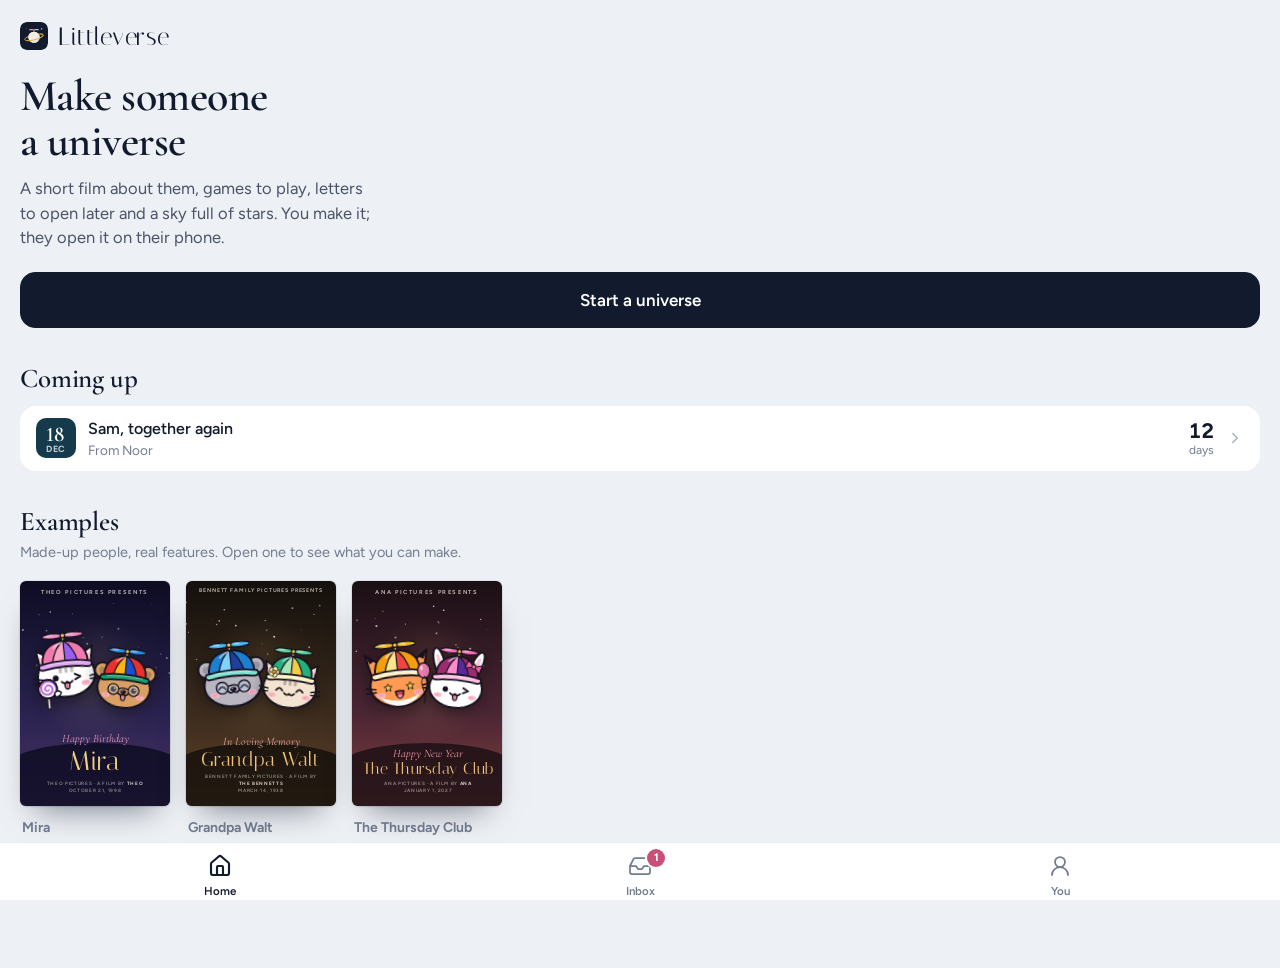
==== littleverse/index.html @ cbb9a74a "Publish Littleverse 2026-10-27" ====
<!doctype html>
<html lang="en">
<head>
<meta charset="utf-8">
<meta name="viewport" content="width=device-width, initial-scale=1, viewport-fit=cover">
<title>Littleverse</title>
<meta name="description" content="Make a little universe for someone: a film, games, letters and a sky full of stars, made just for them.">
<meta name="theme-color" content="#edf0f4">
<meta name="color-scheme" content="light">
<link rel="icon" href="assets/icon.svg" type="image/svg+xml">
<link rel="apple-touch-icon" href="assets/icon-180.png">
<link rel="manifest" href="manifest.webmanifest">
<meta name="apple-mobile-web-app-capable" content="yes">
<meta name="mobile-web-app-capable" content="yes">
<!-- iPhone Home Screen app: keep iOS's solid status bar. iOS tints it to match the page (its
     theme-color and background), which goes night while a universe plays. Not "black-translucent":
     since iOS 26 that blurs the top of the screen, headers included. -->
<meta name="apple-mobile-web-app-status-bar-style" content="default">
<meta name="apple-mobile-web-app-title" content="Littleverse">
<link rel="stylesheet" href="css/fonts.css">
<link rel="stylesheet" href="css/base.css">
<link rel="stylesheet" href="css/app.css">
<link rel="preload" href="assets/fonts/figtree-latin-wght-normal.woff2" as="font" type="font/woff2" crossorigin>
<link rel="preload" href="assets/fonts/cormorant-garamond-latin-600-normal.woff2" as="font" type="font/woff2" crossorigin>
<link rel="modulepreload" href="js/main.js">
<link rel="modulepreload" href="js/core/dom.js">
<link rel="modulepreload" href="js/lib/db.js">
<link rel="modulepreload" href="js/lib/catalog.js">
<link rel="modulepreload" href="js/lib/dates.js">
<link rel="modulepreload" href="js/lib/lucide.js">
<link rel="modulepreload" href="js/shell/kit.js">
<link rel="modulepreload" href="js/shell/native.js">
<link rel="modulepreload" href="js/shell/home.js">
<link rel="modulepreload" href="js/shell/poster.js">
<link rel="modulepreload" href="js/core/cat.js">
<link rel="modulepreload" href="js/core/store.js">
</head>
<body>
<div id="app" aria-live="off"></div>
<div id="play" hidden></div>
<noscript><p style="padding:40px;text-align:center;font-family:system-ui;color:#121a2e">Littleverse needs JavaScript turned on.</p></noscript>
<script type="module" src="js/main.js"></script>
</body>
</html>
---- littleverse/css/fonts.css ----
/* Self-hosted fonts (SIL Open Font License), from Fontsource. */
@font-face{font-family:"Italiana";src:url(../assets/fonts/italiana-latin-400-normal.woff2) format("woff2");font-weight:400;font-style:normal;font-display:swap}
@font-face{font-family:"Cormorant Garamond";src:url(../assets/fonts/cormorant-garamond-latin-400-normal.woff2) format("woff2");font-weight:400;font-style:normal;font-display:swap}
@font-face{font-family:"Cormorant Garamond";src:url(../assets/fonts/cormorant-garamond-latin-400-italic.woff2) format("woff2");font-weight:400;font-style:italic;font-display:swap}
@font-face{font-family:"Cormorant Garamond";src:url(../assets/fonts/cormorant-garamond-latin-500-normal.woff2) format("woff2");font-weight:500;font-style:normal;font-display:swap}
@font-face{font-family:"Cormorant Garamond";src:url(../assets/fonts/cormorant-garamond-latin-500-italic.woff2) format("woff2");font-weight:500;font-style:italic;font-display:swap}
@font-face{font-family:"Cormorant Garamond";src:url(../assets/fonts/cormorant-garamond-latin-600-normal.woff2) format("woff2");font-weight:600;font-style:normal;font-display:swap}
@font-face{font-family:"Cormorant Garamond";src:url(../assets/fonts/cormorant-garamond-latin-600-italic.woff2) format("woff2");font-weight:600;font-style:italic;font-display:swap}
@font-face{font-family:"JetBrains Mono";src:url(../assets/fonts/jetbrains-mono-latin-400-normal.woff2) format("woff2");font-weight:400;font-style:normal;font-display:swap}
@font-face{font-family:"JetBrains Mono";src:url(../assets/fonts/jetbrains-mono-latin-600-normal.woff2) format("woff2");font-weight:600;font-style:normal;font-display:swap}
@font-face{font-family:"Caveat";src:url(../assets/fonts/caveat-latin-500-normal.woff2) format("woff2");font-weight:500;font-style:normal;font-display:swap}
@font-face{font-family:"Caveat";src:url(../assets/fonts/caveat-latin-700-normal.woff2) format("woff2");font-weight:700;font-style:normal;font-display:swap}
@font-face{font-family:"Figtree";src:url(../assets/fonts/figtree-latin-wght-normal.woff2) format("woff2-variations");font-weight:300 900;font-style:normal;font-display:swap}
@font-face{font-family:"Figtree";src:url(../assets/fonts/figtree-latin-wght-italic.woff2) format("woff2-variations");font-weight:300 900;font-style:italic;font-display:swap}
/* Italiana's digits read like letters ("1" ≈ "I"). Borrow lining digits from Cormorant Garamond for display text. */
@font-face{font-family:"Italiana";src:url(../assets/fonts/cormorant-garamond-latin-500-normal.woff2) format("woff2");font-weight:400;font-style:normal;font-display:swap;unicode-range:U+0030-0039}
---- littleverse/css/base.css ----
/* =====================================================================
   The experience: shared design system for the film, map and worlds.
   It plays at night, but matte: inky skies, paper-white type, gold used
   like foil on a printed card. No glow, no HUD chrome. Colors are roles
   (--rose, --gold, --hud…) that each universe's theme redefines.
   ===================================================================== */
:root{
  --night:#0d0c22;
  --night-2:#13122e;
  --dusk:#29224f;
  --horizon:#4a3568;
  --rose:#e89ab9;
  --gold:#f0cf7e;
  --hud:#9fd8cf;
  --mint:#9fd8cf;
  --lilac:#b8a6f0;
  --peach:#f2a98d;
  --sky:#a9d0f0;
  --signal:#f26b5e;
  --paper:#f5efe6;
  --ink:#2a2140;
  --muted:#b4aed0;
  --line:color-mix(in srgb,var(--paper) 13%,transparent);
  --line-2:color-mix(in srgb,var(--paper) 22%,transparent);
  --card:color-mix(in srgb,var(--night-2) 82%,transparent);
  --card-2:color-mix(in srgb,var(--night-2) 94%,var(--dusk));
  --f-display:"Cormorant Garamond","Garamond","Times New Roman",serif;
  --f-marquee:"Italiana","Didot","Bodoni 72",Georgia,serif;
  --f-body:"Cormorant Garamond","Garamond","Times New Roman",serif;
  --f-ui:"Figtree",system-ui,-apple-system,"Segoe UI",Roboto,sans-serif;
  --f-mono:"Figtree",system-ui,-apple-system,"Segoe UI",Roboto,sans-serif;
  --f-hand:"Caveat","Segoe Print","Bradley Hand",cursive;
  --r:14px;
  --bar-h:58px;
  /* the system bars; --sa-* come from the Android app, where older WebViews leave env() at 0 */
  --safe-t:max(env(safe-area-inset-top,0px),var(--sa-t,0px));
  --safe-r:max(env(safe-area-inset-right,0px),var(--sa-r,0px));
  --safe-b:max(env(safe-area-inset-bottom,0px),var(--sa-b,0px));
  --safe-l:max(env(safe-area-inset-left,0px),var(--sa-l,0px));
}
*{box-sizing:border-box}
html{-webkit-text-size-adjust:100%;scroll-behavior:smooth}
html.no-smooth{scroll-behavior:auto}
body{margin:0;background:var(--night);color:var(--paper);font-family:var(--f-body);font-size:20px;line-height:1.55;overflow-x:hidden;font-variant-numeric:lining-nums;
  -webkit-tap-highlight-color:transparent;min-height:100vh;min-height:100dvh}
body.playing{color-scheme:dark}
body.lock-scroll{overflow:hidden}
h1,h2,h3,h4{font-family:var(--f-display);font-weight:600;text-wrap:balance;margin:0;letter-spacing:-.005em}
p{margin:0}
a{color:var(--gold)}
button,input,textarea,select{font:inherit;color:inherit}
button{cursor:pointer}
img{max-width:100%}
[hidden]{display:none!important}
:focus-visible{outline:2px solid var(--paper);outline-offset:3px;border-radius:6px}
.sr{position:absolute!important;width:1px;height:1px;overflow:hidden;clip:rect(0 0 0 0);white-space:nowrap}
.mono{font-family:var(--f-ui);font-variant-numeric:tabular-nums}
.hand{font-family:var(--f-hand)}
.marquee{font-family:var(--f-marquee);font-weight:var(--f-marquee-w,400)}

/* ---------- background sky + overlays ---------- */
#sky{position:fixed;inset:0;width:100%;height:100%;z-index:0;pointer-events:none;
  background:radial-gradient(120% 80% at 50% 110%, var(--horizon) 0%, var(--dusk) 35%, var(--night) 75%)}
#confetti{position:fixed;inset:0;width:100%;height:100%;pointer-events:none;z-index:60}
#view{position:relative;z-index:1;min-height:100vh;min-height:100dvh}

/* ---------- buttons: paper on night, sentence case ---------- */
.btn{display:inline-flex;align-items:center;justify-content:center;gap:8px;min-height:48px;border:1px solid var(--line-2);background:transparent;color:var(--paper);
  padding:10px 22px;border-radius:14px;font-family:var(--f-ui);font-size:16px;font-weight:600;letter-spacing:0;line-height:1.2;text-transform:none;text-decoration:none;
  transition:background .2s,color .2s,transform .15s,border-color .2s;white-space:nowrap;-webkit-user-select:none;user-select:none;max-width:100%}
@media (max-width:480px){ .btn{white-space:normal;text-align:center;line-height:1.25} }
.btn:hover{border-color:color-mix(in srgb,var(--paper) 45%,transparent)}
.btn:active{transform:scale(.97)}
.btn:disabled{opacity:.45;cursor:not-allowed}
.btn.solid{background:var(--paper);border-color:var(--paper);color:var(--night)}
.btn.solid:hover{background:color-mix(in srgb,var(--paper) 90%,var(--gold))}
.btn.rose{border-color:color-mix(in srgb,var(--rose) 60%,transparent);color:var(--rose)}
.btn.rose.solid{background:var(--rose);border-color:var(--rose);color:var(--night)}
.btn.hud{border-color:var(--line-2);color:var(--paper)}
.btn.hud.solid{background:var(--paper);border-color:var(--paper);color:var(--night)}
.btn.ghost{border-color:var(--line);color:color-mix(in srgb,var(--paper) 78%,transparent)}
.btn.ghost:hover{background:color-mix(in srgb,var(--paper) 6%,transparent);color:var(--paper)}
.btn.small{min-height:38px;padding:6px 14px;font-size:14px;border-radius:11px}
.btn.big{min-height:54px;padding:14px 28px;font-size:17px;border-radius:15px}
.icon-btn{width:44px;height:44px;border-radius:50%;display:inline-grid;place-items:center;padding:0;border:1px solid var(--line);background:color-mix(in srgb,var(--night-2) 88%,transparent);color:var(--paper);
  transition:background .2s,color .2s,border-color .2s;flex:none}
.icon-btn:hover{border-color:var(--line-2)}
.icon-btn svg{width:20px;height:20px;fill:none;stroke:currentColor;stroke-width:1.8;stroke-linecap:round;stroke-linejoin:round}
.row{display:flex;gap:12px;flex-wrap:wrap;align-items:center}
.center{text-align:center;justify-content:center}
.grow{flex:1}

/* ---------- type helpers ---------- */
.kicker{font-family:var(--f-body);font-style:italic;font-weight:500;font-size:19px;line-height:1.3;letter-spacing:0;text-transform:none;color:var(--gold)}
.kicker.rose{color:var(--rose)}.kicker.gold{color:var(--gold)}.kicker.muted{color:var(--muted)}
.lede{max-width:62ch;color:var(--paper)}
.lede em{color:var(--gold)}
.hint{font-size:17px;color:var(--muted);font-style:italic}
.fine{font-family:var(--f-ui);font-size:12.5px;letter-spacing:0;line-height:1.55;color:color-mix(in srgb,var(--muted) 85%,transparent)}

/* ---------- cards ---------- */
.card{border:1px solid var(--line);border-radius:var(--r);background:var(--card);padding:20px;min-width:0}
.card.glow{border-color:var(--line-2)}

/* =====================================================================
   World frame: the header bar every world gets (back · title · music · stardust)
   ===================================================================== */
.world{position:relative;min-height:100vh;min-height:100dvh;display:flex;flex-direction:column}
.wbar{position:sticky;top:0;z-index:20;display:flex;align-items:center;gap:8px;
  padding:calc(8px + var(--safe-t)) max(12px,var(--safe-r)) 8px max(12px,var(--safe-l));
  min-height:var(--bar-h);background:var(--night);border-bottom:1px solid var(--line)}
.wbar .back{display:inline-flex;align-items:center;gap:6px;height:40px;padding:0 14px 0 10px;border-radius:999px;border:1px solid var(--line);background:transparent;color:var(--paper);
  font-family:var(--f-ui);font-size:14px;font-weight:600;letter-spacing:0;text-transform:none;flex:none;text-decoration:none}
.wbar .back:hover{border-color:var(--line-2)}
.wbar .back svg{width:16px;height:16px;fill:none;stroke:currentColor;stroke-width:2;stroke-linecap:round;stroke-linejoin:round}
.wbar .wtitle{flex:1;min-width:0;display:grid;gap:1px;align-content:center;padding:1px 0 2px 2px}
.wbar .wtitle b{display:block;font-family:var(--f-display);font-weight:600;font-size:clamp(20px,5.6vw,24px);line-height:28px;height:28px;letter-spacing:-.005em;white-space:nowrap;overflow:hidden;text-overflow:ellipsis}
.wbar .wgoal{display:flex;align-items:flex-start;gap:5px;min-width:0;font-family:var(--f-ui);font-size:12.5px;font-weight:500;line-height:16px;letter-spacing:0;color:color-mix(in srgb,var(--paper) 62%,transparent)}
.wbar .wg-ic{flex:none;width:13px;height:13px;margin-top:1.5px;color:var(--gold)}
.wbar .wg-ic svg{width:100%;height:100%;display:block}
.wbar .wg-tx{min-width:0;display:-webkit-box;-webkit-box-orient:vertical;-webkit-line-clamp:2;overflow:hidden;overflow-wrap:break-word}
.wbar .wgoal.done{color:var(--gold)}
.wbar .icon-btn{width:40px;height:40px}
.dust{display:inline-flex;align-items:center;gap:6px;height:40px;padding:0 13px;border-radius:999px;border:1px solid var(--line);background:transparent;
  color:var(--gold);font-family:var(--f-ui);font-size:14px;font-weight:650;font-variant-numeric:tabular-nums;flex:none;cursor:pointer}
.dust .gem{display:inline-block}
.dust.bump{animation:bump .5s ease-out}
@keyframes bump{30%{transform:scale(1.15)}}
.mus-btn[aria-pressed=true]{border-color:color-mix(in srgb,var(--gold) 60%,transparent);color:var(--gold)}
.wbody{flex:1;position:relative;width:100%;max-width:1100px;margin:0 auto;padding:18px max(16px,var(--safe-l)) calc(40px + var(--safe-b))}
.wbody.full{max-width:none;padding:0}
.wintro{display:grid;gap:8px;margin-bottom:16px}
.wintro h2{font-size:clamp(34px,6vw,52px);line-height:1.02}
@media (max-width:520px){
  body{font-size:18px}
  .wbar .back span{display:none}
  .wbar .back{padding:0 10px;width:40px;justify-content:center}
  .dust{padding:0 10px}
}

/* =====================================================================
   Game stage: a framed play area + overlay cards (start / pause / results)
   ===================================================================== */
.stage-wrap{position:relative;border:1px solid var(--line);border-radius:16px;overflow:hidden;background:linear-gradient(180deg,color-mix(in srgb,var(--night) 80%,transparent),color-mix(in srgb,var(--dusk) 70%,transparent));
  touch-action:none;-webkit-user-select:none;user-select:none}
.stage-wrap canvas{display:block;width:100%;height:100%}
.ghud{position:absolute;left:12px;right:12px;top:10px;display:flex;justify-content:space-between;align-items:flex-start;gap:10px;pointer-events:none;
  font-family:var(--f-ui);font-size:12.5px;font-weight:600;letter-spacing:.01em;text-transform:none;color:color-mix(in srgb,var(--paper) 80%,transparent);z-index:2}
.ghud b{font-size:22px;font-weight:700;color:var(--gold);letter-spacing:0;display:block;font-variant-numeric:tabular-nums}
.overlay{position:absolute;inset:0;z-index:5;display:grid;place-items:center;padding:20px;background:color-mix(in srgb,var(--night) 74%,transparent);animation:ovIn .25s ease-out}
@keyframes ovIn{from{opacity:0}}
.ocard{width:min(440px,100%);display:grid;gap:14px;justify-items:center;text-align:center;padding:26px 22px;border-radius:20px;background:var(--card-2);border:1px solid var(--line);
  box-shadow:0 24px 60px rgba(0,0,0,.45);max-height:100%;overflow:auto}
.ocard h3{font-size:clamp(30px,6vw,40px);line-height:1.02;color:var(--paper)}
.ocard p:where(:not(.fine):not(.kicker):not(.hint)){color:var(--muted);font-size:18px;line-height:1.42}
.ocard .big-score{font-family:var(--f-display);font-weight:600;font-size:56px;color:var(--gold);line-height:1;font-variant-numeric:lining-nums tabular-nums}
.ocard .row{justify-content:center}
.keys{display:inline-flex;gap:6px;flex-wrap:wrap;justify-content:center;font-family:var(--f-ui);font-size:12px;color:var(--muted)}
.keys kbd{font:inherit;border:1px solid var(--line-2);border-bottom-width:2px;border-radius:5px;padding:1px 6px;color:var(--paper)}
.newbest{font-family:var(--f-ui);font-size:13px;font-weight:700;letter-spacing:.01em;text-transform:none;color:var(--night);background:var(--gold);padding:4px 11px;border-radius:999px;animation:bump .6s ease-out}

/* ---------- segmented choices / pills ---------- */
.seg{display:inline-flex;flex-wrap:wrap;gap:4px;padding:4px;border-radius:14px;border:1px solid var(--line);background:color-mix(in srgb,var(--night) 60%,transparent)}
.seg button{border:0;background:none;color:var(--muted);height:36px;padding:0 14px;border-radius:10px;font-family:var(--f-ui);font-size:14px;font-weight:600;letter-spacing:0;text-transform:none}
.seg button[aria-pressed=true]{background:var(--paper);color:var(--night)}

/* =====================================================================
   Dock (film + map): one solid capsule (leave · map/film · soundtrack · skip)
   ===================================================================== */
.dock{position:fixed;left:50%;right:auto;transform:translateX(-50%);bottom:calc(14px + var(--safe-b));z-index:30;display:flex;align-items:center;gap:0;padding:4px;border-radius:999px;
  background:var(--night-2);border:1px solid var(--line-2);box-shadow:0 12px 32px rgba(0,0,0,.45);max-width:calc(100vw - 24px);transition:opacity .3s,transform .3s}
body.in-world .dock{opacity:0;pointer-events:none;transform:translate(-50%,20px)}
.music{display:flex;align-items:center;gap:9px;height:44px;border:0;background:transparent;border-radius:999px;padding:0 14px;color:var(--paper);
  font-family:var(--f-ui);font-size:14px;font-weight:600;letter-spacing:0;text-transform:none;max-width:min(42vw,220px)}
.music span:last-child{white-space:nowrap;overflow:hidden;text-overflow:ellipsis}
.eq{display:flex;gap:2px;align-items:flex-end;height:14px;flex:none}
.eq i{width:3px;height:4px;background:currentColor;border-radius:1px}
.on .eq i,.eq.on i{animation:eq .8s ease-in-out infinite alternate}
.on .eq i:nth-child(2),.eq.on i:nth-child(2){animation-delay:-.3s}
.on .eq i:nth-child(3),.eq.on i:nth-child(3){animation-delay:-.55s}
@keyframes eq{to{height:14px}}
.dock .round{width:44px;height:44px;border-radius:50%;display:grid;place-items:center;padding:0;border:0;background:transparent;color:var(--paper);transition:background .2s,color .2s}
.dock .round:hover,.dock .round.verse:hover{background:color-mix(in srgb,var(--paper) 9%,transparent)}
.dock .round svg{width:18px;height:18px;fill:currentColor}
.dock .round.verse{width:auto;padding:0 14px 0 12px;border-radius:999px;display:flex;gap:8px;color:var(--paper);font-family:var(--f-ui);font-size:14px;font-weight:600;letter-spacing:0;text-transform:none;white-space:nowrap}
.dock .round.verse span{display:inline!important}
.dock .round.verse svg{width:19px;height:19px;fill:none;stroke:currentColor;stroke-width:1.7}
.dock .round.verse.pulse{animation:pulseVerse 2.4s ease-in-out infinite}
@keyframes pulseVerse{50%{background:color-mix(in srgb,var(--paper) 12%,transparent)}}
.dock .music.on{background:color-mix(in srgb,var(--gold) 14%,transparent);color:var(--gold)}
.dock > * + *{position:relative}
.dock > * + *::after{content:"";position:absolute;left:0;top:12px;bottom:12px;width:1px;background:var(--line);pointer-events:none}
.dock #skipBtn{display:none}
.dock .music.on ~ #skipBtn,.dock #skipBtn.show{display:grid}
.dock #homeBtn{color:var(--muted)}
.dock .music:not(.on) .eq{display:none}
.dock .music:not(.on)::before{content:"♪";font-size:16px;line-height:1;margin-right:-2px}
@media (max-width:560px){ .dock .round.verse{padding:0 12px} }
body.dock-tuck .dock{transform:translate(-50%,calc(100% + 30px));opacity:0;pointer-events:none}
/* leave room for the dock at the end of scrolling pages */
body.in-film #view,body.in-map #view{padding-bottom:calc(76px + var(--safe-b))}
/* content fades out under the floating dock */
body.in-film #play::after,body.in-map #play::after{content:"";position:fixed;left:0;right:0;bottom:0;height:calc(96px + var(--safe-b));z-index:29;pointer-events:none;
  background:linear-gradient(color-mix(in srgb,var(--night) 0%,transparent),color-mix(in srgb,var(--night) 90%,transparent) 70%);transition:opacity .3s}
body.dock-tuck #play::after{opacity:0}

/* =====================================================================
   Transitions: an old-film iris between scenes
   ===================================================================== */
#iris{position:fixed;inset:0;z-index:80;pointer-events:none;background:#05040c;clip-path:circle(150% at var(--ix,50%) var(--iy,50%));opacity:0}
#iris.closing{opacity:1;animation:irisClose .2s cubic-bezier(.6,0,.4,1) forwards}
#iris.opening{opacity:1;animation:irisOpen .38s cubic-bezier(.3,0,.2,1) forwards}
@keyframes irisClose{from{clip-path:circle(0% at var(--ix,50%) var(--iy,50%))}to{clip-path:circle(150% at var(--ix,50%) var(--iy,50%))}}
@keyframes irisOpen{from{clip-path:polygon(0 0,100% 0,100% 100%,0 100%)}to{clip-path:polygon(50% 50%,50% 50%,50% 50%,50% 50%)}}
.loading{position:fixed;inset:0;z-index:81;display:grid;place-items:center;pointer-events:none;opacity:0;transition:opacity .2s}
.loading.on{opacity:1}
.reel{width:42px;height:42px;border-radius:50%;border:2px solid color-mix(in srgb,var(--paper) 70%,transparent);position:relative;animation:spin 1s linear infinite}
.reel::before{content:"";position:absolute;inset:8px;border-radius:50%;border:2px dashed color-mix(in srgb,var(--paper) 40%,transparent)}
@keyframes spin{to{transform:rotate(360deg)}}

/* ---------- toast: a solid caption card, legible over paper and sky alike ---------- */
.toast{position:fixed;left:50%;top:calc(78px + var(--safe-t));transform:translate(-50%,-14px) scale(.98);opacity:0;z-index:90;pointer-events:none;
  background:var(--night-2);color:var(--paper);border:1px solid var(--line-2);
  padding:11px 18px 12px;border-radius:14px;font-family:var(--f-ui);font-size:15px;font-weight:550;line-height:1.38;max-width:min(calc(100vw - 32px),440px);width:max-content;
  transition:opacity .25s,transform .3s cubic-bezier(.2,.8,.2,1);box-shadow:0 14px 40px rgba(0,0,0,.5);text-align:center;text-wrap:balance}
.toast.on{opacity:1;transform:translate(-50%,0) scale(1)}

/* ---------- floating +stardust ---------- */
.fly{position:fixed;z-index:85;pointer-events:none;font-family:var(--f-ui);font-weight:700;font-size:16px;color:var(--gold);white-space:nowrap;will-change:transform,opacity}

/* =====================================================================
   Modal (passport, sticker details, etc.)
   ===================================================================== */
.modal-wrap{position:fixed;inset:0;z-index:70;display:grid;align-items:end;justify-items:center;background:color-mix(in srgb,var(--night) 72%,transparent);opacity:0;transition:opacity .22s}
.modal-wrap.open{opacity:1}
.modal{width:100%;max-width:720px;max-height:92dvh;max-height:92vh;overflow:auto;background:var(--night-2);border:1px solid var(--line);border-bottom:0;border-radius:24px 24px 0 0;
  padding:30px 18px calc(22px + var(--safe-b));transform:translateY(40px);transition:transform .3s cubic-bezier(.2,.8,.2,1);overscroll-behavior:contain;position:relative;
  box-shadow:0 -18px 60px rgba(0,0,0,.45)}
.modal::before{content:"";position:absolute;left:50%;top:9px;width:38px;height:5px;margin-left:-19px;border-radius:3px;background:color-mix(in srgb,var(--paper) 22%,transparent)}
.modal-wrap.open .modal{transform:none}
.modal .x{position:absolute;right:16px;top:20px;z-index:3;width:40px;height:40px;background:color-mix(in srgb,var(--paper) 8%,transparent);border-color:transparent;color:color-mix(in srgb,var(--paper) 82%,transparent)}
.modal .x svg{width:18px;height:18px}
.modal h3{font-size:clamp(30px,6vw,38px);color:var(--paper);padding-right:52px;line-height:1.05}
@media (min-width:760px){ .modal-wrap{align-items:center;padding:20px} .modal{border-radius:24px;border-bottom:1px solid var(--line);padding:30px 28px 28px} .modal::before{display:none} }

/* =====================================================================
   Passport stamp popup
   ===================================================================== */
.stamp-pop{position:fixed;inset:0;z-index:88;display:grid;place-items:center;pointer-events:none;background:color-mix(in srgb,var(--night) 86%,transparent);animation:fadeIn .25s ease both}
@keyframes fadeIn{from{opacity:0}}
.stamp-pop .stmp{transform:scale(2.6) rotate(-30deg);opacity:0;animation:stampIn .5s cubic-bezier(.2,1.3,.4,1) forwards}
.stamp-pop.out{animation:fadeOut .5s ease-in forwards}
@keyframes stampIn{60%{opacity:1}100%{transform:scale(1) rotate(-12deg);opacity:1}}
@keyframes fadeOut{to{opacity:0;transform:translateY(-20px)}}
.stmp{--sc:var(--rose);width:190px;height:190px;border-radius:50%;border:4px double var(--sc);color:var(--sc);display:grid;place-items:center;text-align:center;
  background:var(--night);box-shadow:0 20px 50px rgba(0,0,0,.5);
  font-family:var(--f-ui);text-transform:uppercase;letter-spacing:.12em;padding:18px;position:relative}
.stmp .ico{font-size:46px;line-height:1}
.stmp .nm{font-size:12px;font-weight:700;line-height:1.3}
.stmp .dt{font-size:9.5px;font-weight:600;opacity:.8;margin-top:2px}
.stmp::after{content:"";position:absolute;inset:8px;border-radius:50%;border:1px dashed currentColor;opacity:.5}
.stamp-caption{margin-top:18px;font-family:var(--f-hand);font-size:30px;color:var(--paper);text-align:center}

/* ---------- hidden sender (easter egg) ---------- */
.peek{position:absolute;width:30px;height:30px;border-radius:50%;overflow:hidden;border:2px solid var(--paper);cursor:pointer;z-index:4;padding:0;background:#fff;
  opacity:.92;transition:transform .35s cubic-bezier(.3,1.6,.5,1);box-shadow:0 4px 10px rgba(0,0,0,.35)}
.peek img{width:100%;height:100%;object-fit:cover;display:block;pointer-events:none}
.peek:hover{transform:scale(1.25) !important}
.peek.found{animation:peekFound .7s ease-in forwards;pointer-events:none}
@keyframes peekFound{30%{transform:scale(1.8) rotate(-15deg)}100%{transform:scale(0) rotate(30deg);opacity:0}}

/* =====================================================================
   Gate: the film's title card, then (after Enter) the studio ident
   ===================================================================== */
.gate{position:fixed;inset:0;z-index:100;overflow:hidden auto;color:var(--paper);overscroll-behavior:contain;
  background:radial-gradient(75% 40% at 50% 40%,color-mix(in srgb,var(--horizon) 26%,transparent) 0%,transparent 72%),radial-gradient(130% 85% at 50% 108%,var(--dusk) 0%,var(--night) 64%);
  transition:opacity .9s ease,visibility .9s}
.gate.gone{opacity:0;visibility:hidden}
.g-grain{display:none}
.g-stars{position:absolute;inset:0;pointer-events:none;opacity:.6;
  background-image:radial-gradient(1.4px 1.4px at 9% 14%,var(--paper),transparent),radial-gradient(1px 1px at 23% 31%,var(--paper),transparent),radial-gradient(1.2px 1.2px at 81% 11%,var(--paper),transparent),
    radial-gradient(1px 1px at 92% 27%,var(--gold),transparent),radial-gradient(1.6px 1.6px at 67% 21%,var(--paper),transparent),radial-gradient(1px 1px at 38% 8%,var(--paper),transparent),
    radial-gradient(1px 1px at 6% 52%,var(--paper),transparent),radial-gradient(1.3px 1.3px at 95% 58%,var(--paper),transparent),radial-gradient(1px 1px at 14% 78%,var(--gold),transparent),
    radial-gradient(1.2px 1.2px at 88% 84%,var(--paper),transparent),radial-gradient(1px 1px at 52% 4%,var(--paper),transparent),radial-gradient(1px 1px at 76% 70%,var(--paper),transparent)}
.g-inner{position:relative;z-index:1;min-height:100%;max-width:520px;margin:0 auto;display:grid;grid-template-rows:auto minmax(0,1fr) auto;justify-items:center;text-align:center;gap:16px;
  padding:calc(clamp(22px,6.5vh,64px) + var(--safe-t)) 24px calc(clamp(20px,5vh,48px) + var(--safe-b))}
.g-top,.g-card,.g-acts{transition:opacity .45s ease,transform .6s ease}
.g-top{display:grid;justify-items:center;gap:6px}
.g-studio{display:flex;align-items:center;gap:14px;max-width:100%;font-family:var(--f-ui);font-size:11px;font-weight:650;line-height:1.5;letter-spacing:.3em;text-transform:uppercase;color:color-mix(in srgb,var(--paper) 78%,transparent)}
.g-studio span{padding-left:.3em;text-wrap:balance}
.g-studio::before,.g-studio::after{content:"";flex:none;width:24px;height:1px;background:color-mix(in srgb,var(--paper) 35%,transparent)}
.g-pres{font-style:italic;font-size:17px;line-height:1;color:var(--muted)}
.g-mid{align-self:center;display:grid;justify-items:center;width:100%;transition:transform 1.3s cubic-bezier(.55,0,.15,1)}
.g-stage{position:relative;width:min(272px,70vw);display:grid;justify-items:center;isolation:isolate}
.g-glow{position:absolute;left:50%;top:56%;z-index:-1;width:120%;aspect-ratio:1.4;border-radius:50%;transform:translate(-50%,-50%);pointer-events:none;opacity:.6;
  background:radial-gradient(closest-side,color-mix(in srgb,var(--dusk) 70%,transparent),transparent 100%);transition:opacity 1.4s ease}
.g-beam{display:none}
.g-cast{display:flex;justify-content:center;align-items:flex-start;gap:4%;width:100%}
.g-ch{width:45%;animation:gBob 5s ease-in-out infinite}
.g-ch.me{animation-delay:-2.5s}
.g-ch svg{width:100%;height:auto;display:block;filter:drop-shadow(0 10px 14px rgba(0,0,0,.4))}
.g-ch.them svg{transform:rotate(-6deg)}
.g-ch.me svg{transform:rotate(6deg)}
@keyframes gBob{50%{transform:translateY(-7px)}}
.g-cast .prop{animation:propSpin 2.6s ease-in-out infinite}
.g-ch.me .prop{animation-delay:-1.1s}
.gate.rolling .g-cast .prop{animation:propSpin .18s linear infinite}
.g-swap{display:grid;width:100%;margin-top:clamp(18px,3.6vh,32px)}
.g-swap > *{grid-area:1/1}
.g-card{display:grid;justify-items:center;gap:12px}
.g-occ{font-family:var(--f-marquee);font-weight:var(--f-marquee-w,400);font-size:clamp(40px,11.5vw,54px);line-height:1.02;letter-spacing:.01em;color:var(--paper);text-wrap:balance;max-width:13ch;overflow-wrap:break-word}
.g-for{display:grid;justify-items:center;font-family:var(--f-hand);font-size:clamp(26px,7.2vw,30px);line-height:1.08;color:var(--gold);max-width:100%;overflow-wrap:break-word}
.g-for span:last-child{color:color-mix(in srgb,var(--gold) 70%,var(--paper))}
.g-tag{font-style:italic;font-size:18px;line-height:1.4;color:var(--muted);max-width:28ch;text-wrap:balance}
.g-word{display:grid;justify-items:center;align-self:start;gap:12px;opacity:0;transform:translateY(12px);transition:opacity 1s ease .55s,transform 1.2s ease .55s;pointer-events:none}
.g-word b{font-family:var(--f-marquee);font-weight:var(--f-marquee-w,400);font-size:clamp(25px,7.6vw,34px);line-height:1.12;letter-spacing:.2em;padding-left:.2em;text-transform:uppercase;color:var(--paper);text-wrap:balance;max-width:100%}
.g-word i{width:min(190px,48vw);height:1px;background:color-mix(in srgb,var(--paper) 45%,transparent);transform:scaleX(0);transition:transform 1.2s cubic-bezier(.3,0,.2,1) .95s}
.g-word span{font-style:italic;font-size:18px;line-height:1;color:var(--muted);opacity:0;transition:opacity .9s ease 1.5s}
.g-acts{display:grid;gap:10px;width:min(100%,330px)}
.g-acts .btn{width:100%}
.g-acts .g-quiet{min-height:50px}
/* rolling: the title card gives way to the ident */
.gate.rolling .g-top,.gate.rolling .g-acts{opacity:0;pointer-events:none}
.gate.rolling .g-card{opacity:0;transform:translateY(-10px);pointer-events:none}
.gate.rolling .g-mid{transform:translateY(var(--dy,0px))}
.gate.rolling .g-glow{opacity:.9}
.gate.rolling .g-word{opacity:1;transform:none}
.gate.rolling .g-word i{transform:none}
.gate.rolling .g-word span{opacity:1}
.g-lb{position:absolute;left:0;right:0;z-index:3;height:0;background:#000;pointer-events:none;transition:height 1.1s cubic-bezier(.6,0,.2,1)}
.g-lbt{top:0}
.g-lbb{bottom:0}
.gate.rolling .g-lbt{height:calc(10vh + var(--safe-t))}
.gate.rolling .g-lbb{height:calc(10vh + var(--safe-b))}
.gate .g-skip{position:absolute;right:16px;bottom:calc(max(0px,(10vh - 38px) / 2) + var(--safe-b));z-index:4;opacity:0;pointer-events:none;transition:opacity .4s}
.gate.rolling .g-skip{opacity:1;pointer-events:auto;transition-delay:1s}
@media (max-height:740px){
  .g-stage{width:min(232px,62vw)}
  .g-occ{font-size:clamp(34px,9.6vw,44px)}
  .g-card{gap:10px}
  .g-tag{font-size:17px}
  .g-acts .btn.big{min-height:52px}
  .g-acts .g-quiet{min-height:46px}
}
@media (max-height:500px){
  .g-inner{grid-template-rows:auto auto auto;align-content:center;gap:10px}
  .g-stage{width:min(170px,38vh)}
  .g-tag,.g-pres{display:none}
  .g-acts{grid-auto-flow:column;width:min(100%,520px)}
}

/* propeller spin for any svg cat */
.cat-svg .prop{transform-box:fill-box;transform-origin:center}
.cat-svg.spin .prop,.spin-hover:hover .cat-svg .prop{animation:propSpin .22s linear infinite}

/* ---------- reduced motion ---------- */
@media (prefers-reduced-motion:reduce){
  *,*::before,*::after{animation-duration:.001ms!important;animation-iteration-count:1!important;transition-duration:.001ms!important}
  html{scroll-behavior:auto}
}

/* =====================================================================
   Passport: a booklet in a bottom sheet
   ===================================================================== */
.modal.pp-modal{padding-top:60px}
.modal.pp-modal .x{top:12px;right:14px;width:36px;height:36px;background:color-mix(in srgb,var(--paper) 8%,transparent);border:0;color:var(--paper)}
.modal.pp-modal .x svg{width:16px;height:16px}
.pp{display:grid;gap:14px;font-variant-numeric:lining-nums tabular-nums}
/* cover: dark leather, foil type */
.pp-cover{position:relative;overflow:hidden;border-radius:16px;padding:16px 16px 14px;color:var(--paper);isolation:isolate;
  background:linear-gradient(160deg,color-mix(in srgb,var(--dusk) 80%,var(--night)) 0%,var(--night) 100%);
  border:1px solid color-mix(in srgb,var(--gold) 30%,transparent);box-shadow:inset 0 0 0 4px var(--night),inset 0 0 0 5px color-mix(in srgb,var(--gold) 18%,transparent)}
.pp-cv-top{display:flex;align-items:center;gap:12px;min-height:36px;font-family:var(--f-ui);font-size:11px;font-weight:650;letter-spacing:.24em;text-transform:uppercase;color:var(--gold)}
.pp-cv-top .pp-no{color:color-mix(in srgb,var(--paper) 60%,transparent);letter-spacing:.12em;white-space:nowrap;margin-left:auto}
.pp-cv-main{display:flex;align-items:center;gap:14px;margin-top:8px}
.pp-crest{flex:none;width:68px;height:68px;border-radius:50%;display:grid;place-items:center;padding:9px 8px 6px;
  background:color-mix(in srgb,var(--dusk) 60%,var(--night));border:1.5px solid color-mix(in srgb,var(--gold) 70%,transparent)}
.pp-crest svg{width:100%;height:auto;display:block}
.pp-cv-id{min-width:0;display:grid;gap:4px}
.pp-verse{font-family:var(--f-marquee);font-size:clamp(28px,8.4vw,36px);line-height:1;color:var(--gold);overflow-wrap:anywhere}
.pp-holder{font-size:17px;line-height:1.25;color:color-mix(in srgb,var(--paper) 78%,transparent);font-style:italic}
.pp-holder b{font-style:normal;font-weight:600;color:var(--paper)}
.pp-mrz{display:grid;margin-top:14px;padding-top:10px;border-top:1px dashed color-mix(in srgb,var(--gold) 24%,transparent);font-family:ui-monospace,Menlo,Consolas,monospace;font-size:10px;line-height:1.55;letter-spacing:.14em;
  color:color-mix(in srgb,var(--paper) 38%,transparent);white-space:nowrap;overflow:hidden}
.pp-mrz span{overflow:hidden}
/* counts */
.pp-stats{display:grid;grid-auto-flow:column;grid-auto-columns:minmax(0,1fr);border:1px solid var(--line);border-radius:14px;background:color-mix(in srgb,var(--night) 50%,transparent)}
.pp-stat{display:grid;justify-items:center;align-content:center;gap:2px;padding:11px 6px 10px;min-width:0;text-align:center}
.pp-stat + .pp-stat{border-left:1px solid var(--line)}
.pp-stat b{font-family:var(--f-ui);font-size:18px;font-weight:700;line-height:1.2;color:var(--gold);white-space:nowrap}
.pp-stat span{font-family:var(--f-ui);font-size:12px;font-weight:550;letter-spacing:0;line-height:1.3;text-transform:none;color:var(--muted);max-width:100%;overflow:hidden;text-overflow:ellipsis;white-space:nowrap}
/* finale */
.pp-finale{display:grid;grid-template-columns:auto minmax(0,1fr) auto;align-items:center;gap:6px 12px;padding:12px 14px 14px;border-radius:14px;
  border:1px solid var(--line);background:color-mix(in srgb,var(--paper) 3%,transparent)}
.pp-finale.open{border-color:color-mix(in srgb,var(--gold) 50%,transparent);background:color-mix(in srgb,var(--gold) 8%,transparent)}
.pp-fin-ic{width:34px;height:34px;display:block}
.pp-finale:not(.open) .pp-fin-ic{filter:saturate(.6);opacity:.85}
.pp-fin-tx{display:grid;gap:1px;min-width:0}
.pp-fin-tx b{font-family:var(--f-display);font-weight:600;font-size:21px;line-height:1.15;color:var(--paper)}
.pp-fin-tx span{font-size:15.5px;line-height:1.3;color:var(--muted)}
.pp-fin-n{font-family:var(--f-ui);font-size:14px;font-weight:700;color:var(--gold);white-space:nowrap}
.pp-finale .btn.small{min-height:40px;padding:6px 16px}
.pp-bar{grid-column:1/-1;height:4px;border-radius:2px;background:color-mix(in srgb,var(--paper) 10%,transparent);overflow:hidden;margin-top:6px}
.pp-bar i{display:block;height:100%;border-radius:inherit;background:var(--gold)}
/* stamps */
.pp-sec{display:flex;align-items:baseline;justify-content:space-between;gap:10px;margin-top:10px;padding:0 2px;font-family:var(--f-display);font-weight:600;font-size:21px;letter-spacing:0;text-transform:none;color:var(--paper)}
.pp-sec span:last-child{font-family:var(--f-ui);font-size:13px;font-weight:550;color:var(--muted);letter-spacing:0}
.pp-grid{display:grid;grid-template-columns:repeat(auto-fill,minmax(98px,1fr));gap:18px 6px;align-items:start;padding-top:4px}
.pp-slot{display:grid;grid-template-rows:84px auto auto;justify-items:center;align-content:start;text-align:center;gap:0;min-width:0;padding:4px 2px 6px;border-radius:14px;text-decoration:none;color:var(--paper);
  -webkit-tap-highlight-color:transparent;transition:background .2s}
a.pp-slot:hover,a.pp-slot:active{background:color-mix(in srgb,var(--paper) 5%,transparent)}
.pp-stamp,.pp-hole{position:relative;width:76px;height:76px;border-radius:50%;display:grid;place-items:center;align-self:center}
.pp-stamp{--sc:var(--rose);color:var(--sc);border:3px double var(--sc);transform:rotate(var(--rot,-6deg));
  background:radial-gradient(circle,color-mix(in srgb,var(--sc) 14%,transparent) 0 55%,color-mix(in srgb,var(--sc) 5%,transparent) 72%,transparent 73%)}
.pp-stamp::after{content:"";position:absolute;inset:5px;border-radius:50%;border:1px dashed color-mix(in srgb,var(--sc) 70%,transparent)}
.pp-stamp{place-content:center;gap:3px}
.pp-stamp .pp-ic{width:32px;height:32px;justify-self:center}
.pp-stamp .pp-dt{font-family:var(--f-ui);font-size:8px;font-weight:700;letter-spacing:.12em;padding-left:.12em;text-transform:uppercase;line-height:1;text-align:center}
.pp-hole{border:1.5px dashed color-mix(in srgb,var(--muted) 38%,transparent);background:color-mix(in srgb,var(--night) 40%,transparent)}
.pp-hole .pp-ic{width:34px;height:34px;filter:grayscale(1) brightness(1.15);opacity:.3}
.pp-ic{display:block;object-fit:contain}
.pp-ic.ch{display:grid;place-items:center;font-size:28px;line-height:1}
.pp-nm{display:flex;flex-direction:column;justify-content:flex-end;overflow:hidden;max-height:2.3em;width:100%;min-height:2.3em;margin-top:8px;padding:0 2px;
  font-size:15.5px;font-weight:600;line-height:1.15;color:var(--paper);overflow-wrap:break-word;text-wrap:balance}
.pp-sub{display:-webkit-box;-webkit-box-orient:vertical;-webkit-line-clamp:2;overflow:hidden;width:100%;min-height:2.5em;margin-top:3px;padding:0 2px;
  font-size:13.5px;line-height:1.25;font-style:italic;color:color-mix(in srgb,var(--muted) 85%,transparent);text-wrap:balance}
.pp-slot:not(.got) .pp-nm{color:color-mix(in srgb,var(--paper) 70%,transparent)}
.pp-slot.got .pp-sub{font-style:normal;font-family:var(--f-ui);font-size:11.5px;font-weight:650;letter-spacing:0;text-transform:none;line-height:1.5;color:var(--gold)}
/* settings at the back */
.pp-foot{display:flex;align-items:center;justify-content:center;flex-wrap:wrap;gap:0 4px;margin-top:10px;padding-top:12px;border-top:1px solid var(--line)}
.pp-link{min-height:44px;padding:0 12px;border:0;background:none;border-radius:10px;font-family:var(--f-ui);font-size:13.5px;font-weight:550;letter-spacing:0;text-transform:none;color:var(--muted)}
.pp-link b{font-weight:700;color:var(--paper)}
.pp-link[aria-pressed=false] b{color:var(--muted)}
.pp-link:hover{color:var(--paper)}
.pp-link.armed{color:var(--signal)}
.pp-sep{width:3px;height:3px;border-radius:50%;background:color-mix(in srgb,var(--muted) 50%,transparent)}

/* Text that sits directly on the starfield gets a soft night halo (a dark
   one, not a glow), so stars never read as stray punctuation between letters. */
.film :is(.hero,.chapter,.credits,.postcredits) :is(h1,h2,h3,h4,p,span,b,small,figcaption),
.film .block > :is(.kicker,h3,.lede,p),
.film .stats-block :is(.kicker,h3,.lede,p),
.wintro :is(h1,h2,h3,p,span),
:is(.map-hero,.sector,.map-foot) :is(h1,h2,h3,p,span,b,small,.sec-k,.sec-txt,.mv-the,.mv-big),
.gate :is(p,h1,h2,span){
  text-shadow:0 0 14px var(--night),0 0 5px var(--night),0 0 2px var(--night)}

/* Keyboard hints are for keyboards. On touch screens they never show. */
@media (hover:none),(pointer:coarse){ .keys,kbd{display:none!important} }
---- littleverse/css/app.css ----
/* =====================================================================
   Littleverse app shell: home, create, editor, inbox, settings.
   Day for night. The workshop is daylight: cool paper, white sheets and
   night-ink type. The only color comes from the posters people make; the
   gift itself plays at night (base.css). Nothing in the workshop glows.
   ===================================================================== */
#app,.sheet-wrap,.lv-toast{
  --canvas:#edf0f4; --surface:#fff; --surface-2:#f5f7f9; --surface-3:#e3e7ed;
  --ink:#121a2e; --ink-2:#4a5367; --ink-3:#737c90; --ink-4:#a7aebc;
  --rule:rgba(18,26,46,.09); --rule-2:rgba(18,26,46,.17);
  --star:#c8902a; --star-soft:#f6ecd6; --star-ink:#7a5410;
  --rose:#c94f78; --mint:#1f6f66; --danger:#b3261e; --ok:#2e7d4f;
  --serif:"Cormorant Garamond",Georgia,"Times New Roman",serif;
  --sans:"Figtree",system-ui,-apple-system,"Segoe UI",Roboto,sans-serif;
  /* older names, still used by a few inline styles */
  --bg:var(--canvas); --text:var(--ink); --text-2:var(--ink-2); --text-3:var(--ink-3);
  --hair:var(--rule); --hair-2:var(--rule-2); --accent:var(--ink); --accent-ink:#fff;
  --radius-s:12px; --radius:16px; --radius-l:22px;
  --tabbar:calc(58px + var(--safe-b));
  --top:var(--safe-t);
  --gutter:20px;
  --ease:cubic-bezier(.2,.8,.2,1);
  font-family:var(--sans);font-size:16px;line-height:1.45;font-variant-numeric:lining-nums;-webkit-font-smoothing:antialiased;color-scheme:light;
}
#app{position:relative;z-index:2;min-height:100vh;min-height:100dvh;color:var(--ink)}
html:not(.playing),body:not(.playing){background:#edf0f4}
body.playing #app{display:none}
#screen{overflow-x:clip}
#app *,.sheet-wrap *{box-sizing:border-box}
#app button,.sheet-wrap button{font-family:inherit}
:where(#app,.sheet-wrap) a{color:inherit;text-decoration:none}
:where(#app,.sheet-wrap) h1,:where(#app,.sheet-wrap) h2,:where(#app,.sheet-wrap) h3,:where(#app,.sheet-wrap) h4{font-family:inherit;font-weight:700;text-wrap:balance}
:where(#app,.sheet-wrap) :focus-visible{outline:2px solid var(--ink);outline-offset:2px;border-radius:10px}
.lv-bg{position:fixed;inset:0;z-index:-1;pointer-events:none;background:var(--canvas)}

/* ---------- screens and transitions ---------- */
.scr{position:relative;min-height:100vh;min-height:100dvh;padding:calc(var(--top) + 8px) 0 calc(var(--tabbar) + 32px)}
.scr.no-tabs{padding-bottom:calc(var(--safe-b) + 32px)}
.scr-in-push{animation:pushIn .36s var(--ease) backwards}
.scr-in-pop{animation:popIn .3s var(--ease) backwards}
.scr-in-fade{animation:fadeIn .24s ease backwards}
.scr-in-up{animation:upIn .4s var(--ease) backwards}
@keyframes pushIn{from{transform:translateX(24%);opacity:0}}
@keyframes popIn{from{transform:translateX(-12%);opacity:0}}
@keyframes fadeIn{from{opacity:0}}
@keyframes upIn{from{transform:translateY(32px);opacity:0}}
@media (prefers-reduced-motion:reduce){.scr-in-push,.scr-in-pop,.scr-in-fade,.scr-in-up{animation:none}}
.pad{padding-left:var(--gutter);padding-right:var(--gutter)}

/* ---------- top bars ---------- */
.topbar{display:flex;align-items:center;gap:12px;min-height:56px;padding:0 calc(var(--gutter) - 4px) 0 var(--gutter)}
.wordmark{display:flex;align-items:center;gap:10px;font-family:"Italiana",Georgia,serif;font-size:25px;line-height:1;letter-spacing:.02em;color:var(--ink)}
.wordmark img{width:28px;height:28px;border-radius:7px}
.topbar .grow{flex:1}
.navbar{position:sticky;top:0;z-index:20;display:grid;grid-template-columns:minmax(88px,auto) 1fr minmax(88px,auto);align-items:center;min-height:52px;
  padding:calc(var(--top) + 4px) 8px 4px;margin-top:calc(-8px - var(--top));background:var(--canvas);border-bottom:1px solid transparent;transition:border-color .2s}
.navbar.scrolled{border-bottom-color:var(--rule)}
.navbar .nb-title{text-align:center;font-weight:650;font-size:16.5px;white-space:nowrap;overflow:hidden;text-overflow:ellipsis;opacity:0;transition:opacity .2s}
.navbar.scrolled .nb-title,.navbar.always .nb-title{opacity:1}
.navbar .nb-l{justify-self:start}.navbar .nb-r{justify-self:end;display:flex;gap:4px}
.nb-btn{display:inline-flex;align-items:center;gap:2px;height:44px;padding:0 10px;border:0;background:none;color:var(--ink);font-size:16.5px;font-weight:550;cursor:pointer;border-radius:12px}
.nb-btn svg{width:23px;height:23px}
.nb-btn.strong{font-weight:700}
.nb-btn:disabled{opacity:.35}
.large-title{font-family:var(--serif);font-weight:600;font-size:40px;line-height:1.02;letter-spacing:-.012em;margin:4px var(--gutter) 12px;color:var(--ink)}
.subtitle{color:var(--ink-2);margin:0 var(--gutter) 8px;font-size:16px;line-height:1.5}

/* ---------- icons ---------- */
.ic{width:22px;height:22px;fill:none;stroke:currentColor;stroke-width:1.8;stroke-linecap:round;stroke-linejoin:round;flex:none}
.ic.s{width:18px;height:18px}.ic.l{width:26px;height:26px}
.emo{width:28px;height:28px;object-fit:contain;flex:none;-webkit-user-drag:none;user-select:none}
.emo.l{width:44px;height:44px}.emo.xl{width:64px;height:64px}.emo.s{width:22px;height:22px}

/* ---------- buttons ---------- */
:where(#app,.sheet-wrap) .b{display:inline-flex;align-items:center;justify-content:center;gap:8px;min-height:50px;padding:0 20px;border-radius:14px;border:1px solid var(--rule-2);cursor:pointer;
  font-size:16px;font-weight:600;line-height:1.2;color:var(--ink);background:var(--surface);transition:transform .12s,background .15s,border-color .15s;-webkit-tap-highlight-color:transparent;text-align:center}
:where(#app,.sheet-wrap) .b:active{transform:scale(.98);background:var(--surface-2)}
:where(#app,.sheet-wrap) .b.primary{background:var(--ink);border-color:var(--ink);color:#fff}
:where(#app,.sheet-wrap) .b.primary:active{background:#26304a}
:where(#app,.sheet-wrap) .b.rose{background:var(--rose);border-color:var(--rose);color:#fff}
:where(#app,.sheet-wrap) .b.quiet{background:var(--surface);border-color:var(--rule-2);color:var(--ink)}
:where(#app,.sheet-wrap) .b.ghost{background:transparent;border-color:var(--rule-2)}
:where(#app,.sheet-wrap) .b.danger{background:var(--danger);border-color:var(--danger);color:#fff}
:where(#app,.sheet-wrap) .b.danger:active{background:#951f19}
:where(#app,.sheet-wrap) .b.block{display:flex;width:100%}
:where(#app,.sheet-wrap) .b.sm{min-height:38px;padding:0 14px;font-size:14.5px;border-radius:11px}
:where(#app,.sheet-wrap) .b.lg{min-height:56px;font-size:17px;border-radius:15px}
:where(#app,.sheet-wrap) .b:disabled{opacity:.4;pointer-events:none}
:where(#app,.sheet-wrap) .b .ic{width:19px;height:19px}
.icon-b{width:42px;height:42px;border-radius:50%;display:inline-grid;place-items:center;border:0;background:rgba(18,26,46,.06);color:var(--ink);cursor:pointer;flex:none;padding:0;transition:background .15s}
.icon-b:active{transform:scale(.94);background:rgba(18,26,46,.1)}
.icon-b.plain{background:none}
:where(#app,.sheet-wrap) .link{color:var(--ink);font-weight:600;background:none;border:0;padding:6px 0;cursor:pointer;font-size:15.5px;text-decoration:underline;text-decoration-color:var(--rule-2);text-decoration-thickness:1.5px;text-underline-offset:4px}

/* ---------- section headings ---------- */
:where(#app,.sheet-wrap) .sec{display:flex;align-items:baseline;justify-content:space-between;gap:12px;margin:36px var(--gutter) 12px}
:where(#app,.sheet-wrap) .sec h2{font-family:var(--serif);font-size:27px;font-weight:600;line-height:1.1;letter-spacing:-.005em;margin:0}
:where(#app,.sheet-wrap) .sec .link{font-size:15px}
.sec-note{color:var(--ink-3);font-size:14.5px;margin:-6px var(--gutter) 14px}

/* ---------- the poster: a small printed one-sheet ---------- */
.poster{--pw:224px;position:relative;width:var(--pw);aspect-ratio:2/3;border-radius:6px;overflow:hidden;flex:none;isolation:isolate;
  background:linear-gradient(180deg,var(--p-night) 0%,var(--p-dusk) 58%,var(--p-horizon) 100%);
  box-shadow:0 0 0 1px rgba(18,26,46,.06),0 1px 2px rgba(18,26,46,.1),0 18px 30px -16px rgba(18,26,46,.55);
  color:var(--p-paper);font-size:calc(var(--pw) * 16 / 224);transform:translateZ(0)}
.poster .p-stars{position:absolute;inset:0;z-index:-1;opacity:.85}
.poster .p-glow{position:absolute;left:50%;top:44%;width:96%;aspect-ratio:1;transform:translate(-50%,-50%);z-index:-1;
  background:radial-gradient(circle,color-mix(in srgb,var(--p-gold) 14%,transparent) 0%,transparent 62%)}
.poster .p-hill{position:absolute;left:-10%;right:-10%;bottom:-2%;height:30%;z-index:-1;background:var(--p-night);border-radius:50% 50% 0 0/38% 38% 0 0;opacity:.82}
.poster .p-top.long{letter-spacing:.16em;font-size:.5em}
.poster .p-top{position:absolute;top:1.05em;left:0;right:0;text-align:center;font-size:.54em;font-weight:650;letter-spacing:.28em;text-transform:uppercase;color:color-mix(in srgb,var(--p-paper) 74%,transparent);padding:0 1.6em;white-space:nowrap;overflow:hidden;text-overflow:ellipsis}
.poster .p-cast{position:absolute;left:0;right:0;top:15%;height:40%;display:flex;justify-content:center;align-items:flex-end}
.poster .p-cast .pc{width:46%;filter:drop-shadow(0 .5em .7em rgba(0,0,0,.4))}
.poster .p-cast .pc + .pc{margin-left:-6%}
.poster .p-cast .pc.pa{transform:rotate(-6deg) translateY(4%)}
.poster .p-cast .pc.pb{transform:rotate(6deg) translateY(10%) scale(.92)}
.poster .p-cast .pc svg{width:100%;height:auto;display:block}
.poster .p-photo{position:absolute;left:50%;top:33%;width:52%;aspect-ratio:1;transform:translate(-50%,-50%);border-radius:50%;overflow:hidden;border:.16em solid var(--p-paper);box-shadow:0 .8em 1.6em rgba(0,0,0,.45)}
.poster .p-photo img{width:100%;height:100%;object-fit:cover}
.poster .p-text{position:absolute;left:0;right:0;bottom:1.15em;text-align:center;padding:0 1em;display:grid;justify-items:center}
.poster .p-occ{font-family:"Cormorant Garamond",Georgia,serif;font-style:italic;font-size:1.06em;line-height:1;color:var(--p-rose)}
.poster .p-name{font-family:var(--p-font,"Italiana",Georgia,serif);font-weight:var(--p-fw,400);font-size:calc(2.55em * var(--p-fs,1));line-height:1;letter-spacing:.01em;color:var(--p-gold);margin:.12em 0 .18em;max-width:100%;white-space:nowrap}
.poster .p-name.long{font-size:calc(1.85em * var(--p-fs,1))}.poster .p-name.xlong{font-size:calc(1.45em * var(--p-fs,1))}
.poster .p-bill{font-size:.44em;line-height:1.5;letter-spacing:.14em;text-transform:uppercase;color:color-mix(in srgb,var(--p-paper) 55%,transparent);font-weight:600;max-width:92%}
.poster .p-bill b{color:color-mix(in srgb,var(--p-paper) 85%,transparent);font-weight:700}
.poster .p-badge{position:absolute;top:.75em;right:.75em;display:inline-flex;align-items:center;gap:.3em;font-size:.62em;font-weight:700;padding:.32em .7em;border-radius:999px;background:rgba(0,0,0,.5);color:#fff;letter-spacing:.02em}

/* ---------- poster shelf (horizontal scroll with snap) ---------- */
.shelf{display:flex;gap:16px;overflow-x:auto;scroll-snap-type:x mandatory;padding:4px var(--gutter) 18px;scroll-padding:0 var(--gutter);scrollbar-width:none;-webkit-overflow-scrolling:touch}
.shelf::-webkit-scrollbar{display:none}
.shelf > *{scroll-snap-align:start}
.shelf::after{content:"";flex:0 0 4px}
.shelf-item{display:grid;align-content:start;gap:12px;flex:none;width:var(--pw,224px);cursor:pointer;-webkit-tap-highlight-color:transparent}
.shelf-item:active .poster{transform:scale(.975);transition:transform .12s}
.shelf-cap{display:grid;gap:1px;padding:0 2px}
.shelf-cap b{font-size:16px;font-weight:650;white-space:nowrap;overflow:hidden;text-overflow:ellipsis;display:flex;align-items:center;gap:6px;min-width:0}
.shelf-cap b .nm{overflow:hidden;text-overflow:ellipsis;min-width:0}
.shelf-cap span{font-size:14px;color:var(--ink-3);white-space:nowrap;overflow:hidden;text-overflow:ellipsis}
.shelf-cap b .tag{flex:none;display:inline-block;line-height:1.4;font-size:11px;font-weight:700;padding:2px 7px;border-radius:999px;background:rgba(18,26,46,.07);color:var(--ink-2)}
.chips,.shelf{-webkit-mask-image:linear-gradient(90deg,#000 calc(100% - 24px),transparent);mask-image:linear-gradient(90deg,#000 calc(100% - 24px),transparent)}

/* ---------- list rows (grouped) ---------- */
:where(#app,.sheet-wrap) .group{margin:0 var(--gutter);border-radius:var(--radius);background:var(--surface);overflow:hidden}
:where(#app,.sheet-wrap) .group + .group{margin-top:14px}
.sheet :where(.group){background:var(--surface-2)}
.group-h{margin:30px calc(var(--gutter) + 4px) 8px;font-size:13.5px;font-weight:650;color:var(--ink-3);letter-spacing:.01em}
.group-f{margin:9px calc(var(--gutter) + 4px) 0;font-size:13.5px;color:var(--ink-3);line-height:1.45}
.row-i{display:flex;align-items:center;gap:12px;min-height:54px;padding:11px 16px;position:relative;width:100%;border:0;background:none;color:inherit;text-align:left;cursor:pointer;font-size:16px;-webkit-tap-highlight-color:transparent}
.row-i + .row-i::before{content:"";position:absolute;top:0;left:16px;right:0;height:1px;background:var(--rule)}
.row-i:has(> .ri-ico) + .row-i:has(> .ri-ico)::before{left:56px}
.row-i:active{background:var(--surface-2)}
.sheet .row-i:active{background:var(--surface-3)}
.row-i .ri-ico{width:28px;height:28px;display:grid;place-items:center;flex:none;color:var(--ink-2)}
.row-i .ri-main{flex:1;min-width:0;display:grid;gap:1px}
.row-i .ri-main b{font-weight:550;font-size:16px;white-space:nowrap;overflow:hidden;text-overflow:ellipsis}
.row-i .ri-main small{font-size:13.5px;color:var(--ink-3);white-space:normal;display:-webkit-box;-webkit-line-clamp:2;-webkit-box-orient:vertical;overflow:hidden;line-height:1.38}
.row-i.wrap .ri-main small,.row-i.wrap .ri-main b{white-space:normal}
.row-i .ri-val{color:var(--ink-3);font-size:15px;white-space:nowrap;max-width:45%;overflow:hidden;text-overflow:ellipsis;text-align:right}
.row-i .chev{color:var(--ink-4)}
.row-i.danger,.row-i.danger .ri-main b{color:var(--danger)}

/* ---------- toggle ---------- */
.tgl{position:relative;width:50px;height:30px;flex:none;border-radius:999px;background:rgba(18,26,46,.16);border:0;padding:0;cursor:pointer;transition:background .2s}
.tgl::after{content:"";position:absolute;top:2px;left:2px;width:26px;height:26px;border-radius:50%;background:#fff;box-shadow:0 1px 3px rgba(18,26,46,.28);transition:transform .22s var(--ease)}
.tgl[aria-checked=true]{background:var(--ink)}
.tgl[aria-checked=true]::after{transform:translateX(20px)}

/* ---------- form fields ---------- */
.field{display:grid;gap:8px;margin:0 var(--gutter) 18px}
.field > label,.field > .lab{font-size:14px;font-weight:650;color:var(--ink-2)}
.inp{width:100%;min-height:52px;padding:14px 16px;border-radius:12px;border:1px solid var(--rule-2);background:var(--surface);color:var(--ink);font:inherit;font-size:17px;outline:none;transition:border-color .15s,box-shadow .15s;-webkit-appearance:none;appearance:none}
.inp::placeholder{color:var(--ink-4)}
.inp:focus{border-color:var(--ink);box-shadow:0 0 0 3px rgba(18,26,46,.08)}
textarea.inp{min-height:140px;resize:vertical;line-height:1.5;font-size:16.5px}
textarea.inp.letter{font-family:var(--serif);font-size:20px;line-height:1.5;min-height:300px;background:#fbf8f2;color:#2a2140;border-color:var(--rule)}
.hint-t{font-size:13.5px;color:var(--ink-3);line-height:1.45}
.inp-row{display:flex;gap:10px}
.inp-row > *{flex:1;min-width:0}
input[type=date].inp{color-scheme:light}
/* segmented control */
.segc{display:flex;padding:3px;border-radius:12px;background:var(--surface-3);gap:2px}
.segc button{flex:1;min-height:36px;border:0;border-radius:9px;background:none;color:var(--ink-2);font-size:14.5px;font-weight:600;cursor:pointer;padding:0 8px}
.segc button[aria-pressed=true]{background:var(--surface);color:var(--ink);box-shadow:0 1px 2px rgba(18,26,46,.14),0 0 0 .5px rgba(18,26,46,.06)}
.sheet .segc{background:var(--surface-3)}
/* choice tiles */
:where(#app,.sheet-wrap) .tiles{display:grid;grid-template-columns:repeat(2,minmax(0,1fr));gap:10px;margin:0 var(--gutter)}
:where(#app,.sheet-wrap) .tile{position:relative;display:grid;align-content:start;gap:4px;padding:14px 40px 14px 14px;border-radius:14px;border:1px solid var(--rule);background:var(--surface);color:var(--ink);text-align:left;cursor:pointer;transition:transform .12s,border-color .15s,box-shadow .15s;-webkit-tap-highlight-color:transparent}
:where(#app,.sheet-wrap) .tile:active{transform:scale(.98)}
:where(#app,.sheet-wrap) .tile .emo{display:none}
:where(#app,.sheet-wrap) .tile b{font-size:16px;font-weight:650;display:block}
:where(#app,.sheet-wrap) .tile small{font-size:13px;color:var(--ink-3);line-height:1.35;display:block;margin-top:2px}
:where(#app,.sheet-wrap) .tile[aria-pressed=true]{border-color:var(--ink);box-shadow:inset 0 0 0 1px var(--ink)}
:where(#app,.sheet-wrap) .tile[aria-pressed=true]::after,
.choice[aria-pressed=true] .ch-mark{background:var(--ink) url("data:image/svg+xml,%3Csvg xmlns='http://www.w3.org/2000/svg' viewBox='0 0 24 24' fill='none' stroke='%23fff' stroke-width='3.2' stroke-linecap='round' stroke-linejoin='round'%3E%3Cpath d='M5 12.5l4.5 4.5L19 7.5'/%3E%3C/svg%3E") center/12px no-repeat;border-color:var(--ink)}
:where(#app,.sheet-wrap) .tile[aria-pressed=true]::after{content:"";position:absolute;top:12px;right:12px;width:20px;height:20px;border-radius:50%}
:where(#app,.sheet-wrap) .tile.wide{grid-column:1/-1}
/* single-choice list (wizard): text rows with a round mark */
.choices{margin:0 var(--gutter);border-radius:var(--radius);background:var(--surface);overflow:hidden}
.choice{position:relative;display:flex;align-items:center;gap:14px;width:100%;min-height:64px;padding:12px 16px;border:0;background:none;color:var(--ink);text-align:left;cursor:pointer;font:inherit;-webkit-tap-highlight-color:transparent;transition:background .15s}
.choice + .choice::before{content:"";position:absolute;top:0;left:16px;right:0;height:1px;background:var(--rule)}
.choice:active{background:var(--surface-2)}
.choice .ch-main{flex:1;min-width:0;display:grid;gap:2px}
.choice .ch-main b{font-size:16.5px;font-weight:600;line-height:1.3;display:flex;align-items:baseline;gap:8px;flex-wrap:wrap}
.choice .ch-main small{font-size:13.5px;color:var(--ink-3);line-height:1.38}
.choice .ch-tag{font-size:12.5px;font-weight:650;color:var(--star-ink)}
.choice .ch-mark{width:22px;height:22px;border-radius:50%;border:1.5px solid var(--rule-2);flex:none;transition:background .15s,border-color .15s}
/* chips (horizontal) */
:where(#app,.sheet-wrap) .chips{display:flex;gap:8px;overflow-x:auto;padding:2px var(--gutter) 6px;scrollbar-width:none}
:where(#app,.sheet-wrap) .chips::-webkit-scrollbar{display:none}
:where(#app,.sheet-wrap) .chip{display:inline-flex;align-items:center;gap:8px;flex:none;height:40px;padding:0 16px;border-radius:999px;border:1px solid var(--rule-2);background:var(--surface);color:var(--ink);font-size:15px;font-weight:600;cursor:pointer;white-space:nowrap}
:where(#app,.sheet-wrap) .chip .emo{display:none}
:where(#app,.sheet-wrap) .chip:active{transform:scale(.96)}
/* ---------- cards ---------- */
.card-x{margin:0 var(--gutter);border-radius:var(--radius-l);background:var(--surface);padding:18px;position:relative;overflow:hidden}

/* =====================================================================
   Home
   ===================================================================== */
.hm-new{display:inline-flex;align-items:center;gap:6px;height:38px;padding:0 14px 0 11px;border-radius:999px;border:0;background:var(--ink);color:#fff;font-size:14.5px;font-weight:650;cursor:pointer;-webkit-tap-highlight-color:transparent}
.hm-new .ic{width:18px;height:18px;stroke-width:2.2}
.hm-new:active{transform:scale(.96)}
.hm-intro{margin:10px var(--gutter) 0}
.hm-intro .large-title{margin:0 0 12px;font-size:44px;max-width:12ch}
.hm-intro p{margin:0 0 22px;color:var(--ink-2);font-size:16.5px;line-height:1.5;max-width:32ch}
.hm-shelf-mine{--pw:200px}
.hm-tile{width:var(--pw);aspect-ratio:2/3;border-radius:6px;display:grid;place-content:center;justify-items:center;gap:10px;border:1.5px dashed var(--rule-2);color:var(--ink-2);font-weight:650;font-size:15px;background:transparent}
.hm-tile .icon-b{width:46px;height:46px;background:var(--ink);color:#fff}
.hm-tile .icon-b .ic{stroke-width:2.2}
/* coming up */
.up-row .days{display:grid;justify-items:end;line-height:1;flex:none}
.days b{font-size:21px;font-weight:700;font-variant-numeric:tabular-nums;letter-spacing:-.01em}
.days small{font-size:12px;color:var(--ink-3);margin-top:3px}
.days.today b{color:var(--star-ink)}
.up-ico{width:40px;height:40px;border-radius:10px;display:grid;place-items:center;flex:none;font-family:var(--serif);font-weight:600;font-size:21px;line-height:1;color:#fff;background:var(--u-bg,#2a3350)}
.up-ico small{display:block;font-family:var(--sans);font-size:9px;font-weight:700;letter-spacing:.06em;text-transform:uppercase;opacity:.75;margin-top:-1px}

/* ---------- tab bar ---------- */
.tabbar{position:fixed;left:0;right:0;bottom:0;z-index:40;height:var(--tabbar);padding:4px 10px var(--safe-b);display:grid;grid-auto-flow:column;grid-auto-columns:minmax(0,1fr);align-items:start;
  background:var(--surface);border-top:1px solid var(--rule)}
.tabbar[hidden]{display:none}
.tab{display:grid;justify-items:center;gap:2px;padding:7px 0 0;border:0;background:none;color:var(--ink-3);font-size:11.5px;font-weight:600;cursor:pointer;position:relative;-webkit-tap-highlight-color:transparent}
.tab .ic{width:24px;height:24px;stroke-width:1.75;margin:0 0 3px}
.tab[aria-current=page]{color:var(--ink)}
.tab[aria-current=page] .ic{stroke-width:2.15}
.tab .dot{position:absolute;top:2px;left:calc(50% + 7px);min-width:18px;height:18px;padding:0 5px;border-radius:999px;background:var(--rose);color:#fff;font-size:11px;font-weight:750;display:grid;place-items:center;box-shadow:0 0 0 2px var(--surface)}

/* ---------- sheet (bottom modal) ---------- */
.sheet-wrap{position:fixed;inset:0;z-index:90;background:rgba(18,26,46,.34);display:grid;align-items:end;opacity:0;transition:opacity .25s;color:var(--ink)}
.sheet-wrap.open{opacity:1}
.sheet{background:var(--surface);border-radius:24px 24px 0 0;max-height:92dvh;max-height:92vh;overflow:auto;padding:8px 0 calc(var(--safe-b) + 18px);transform:translateY(100%);transition:transform .34s var(--ease);
  box-shadow:0 -12px 40px rgba(18,26,46,.16);overscroll-behavior:contain}
.sheet-wrap.open .sheet{transform:none}
.sheet .grab{width:36px;height:5px;border-radius:3px;background:rgba(18,26,46,.16);margin:0 auto 8px}
.sheet .sh-h{display:flex;align-items:center;justify-content:space-between;gap:12px;padding:4px 10px 6px 20px}
.sheet .sh-h h3{margin:0;font-family:var(--serif);font-size:25px;font-weight:600;line-height:1.15}
.sheet .sh-body{padding:8px 0 0}
@media (min-width:640px){.sheet-wrap{justify-items:center}.sheet{width:min(560px,100%)}}

/* ---------- toast (shell) ---------- */
.lv-toast{position:fixed;left:50%;bottom:calc(var(--tabbar) + 14px);transform:translate(-50%,16px);opacity:0;z-index:95;pointer-events:none;display:flex;align-items:center;gap:10px;width:max-content;
  background:var(--ink);color:#fff;padding:12px 16px;border-radius:14px;font-size:15px;font-weight:550;box-shadow:0 12px 30px rgba(18,26,46,.28);transition:opacity .25s,transform .3s var(--ease);max-width:calc(100vw - 32px)}
.lv-toast.on{opacity:1;transform:translate(-50%,0)}
.lv-toast .ic{width:19px;height:19px;color:#e7c67a}

/* ---------- empty states ---------- */
:where(#app,.sheet-wrap) .empty{display:grid;justify-items:center;text-align:center;gap:10px;padding:34px 28px}
:where(#app,.sheet-wrap) .empty .emo{display:none}
:where(#app,.sheet-wrap) .empty h3{margin:0;font-family:var(--serif);font-size:27px;font-weight:600;line-height:1.1}
:where(#app,.sheet-wrap) .empty p{margin:0;color:var(--ink-2);max-width:32ch}

/* ---------- misc ---------- */
:where(#app,.sheet-wrap) .muted{color:var(--ink-3)}
.center{text-align:center}
:where(#app,.sheet-wrap) .stack{display:grid;gap:10px}
:where(#app,.sheet-wrap) .hr{height:1px;background:var(--rule);margin:22px var(--gutter)}
:where(#app,.sheet-wrap) .pill{display:inline-flex;align-items:center;gap:6px;height:26px;padding:0 10px;border-radius:999px;background:rgba(18,26,46,.06);font-size:12.5px;font-weight:650;color:var(--ink-2)}
:where(#app,.sheet-wrap) .pill.accent{background:var(--star-soft);color:var(--star-ink)}
:where(#app,.sheet-wrap) .pill.rose{background:rgba(201,79,120,.1);color:var(--rose)}
.sticky-cta{position:fixed;left:0;right:0;bottom:0;z-index:30;padding:12px var(--gutter) calc(var(--safe-b) + 14px);background:var(--canvas);border-top:1px solid var(--rule)}
.sticky-cta .b.primary:disabled,.sticky-cta .b:disabled,.sticky-cta .b.is-off{opacity:1;background:var(--surface-3);border-color:var(--surface-3);color:var(--ink-4)}
.sticky-cta .b.shake{animation:ctaShake .38s ease}
@keyframes ctaShake{20%{transform:translateX(-7px)}40%{transform:translateX(6px)}60%{transform:translateX(-4px)}80%{transform:translateX(2px)}}
.sr-only{position:absolute!important;width:1px;height:1px;overflow:hidden;clip:rect(0 0 0 0);white-space:nowrap}
/* the dock's leave button in the experience */
.dock #homeBtn svg{fill:none;stroke:currentColor;stroke-width:2;width:18px;height:18px}
.peek img.av{object-fit:contain;padding:2px;background:var(--dusk)}

/* =====================================================================
   A universe's page
   ===================================================================== */
.u-hero{position:relative;display:grid;justify-items:center;text-align:center;padding:10px var(--gutter) 4px}
.u-hero-bg{display:none}
.u-hero .poster{box-shadow:0 0 0 1px rgba(18,26,46,.06),0 2px 3px rgba(18,26,46,.1),0 30px 46px -24px rgba(18,26,46,.65)}
.u-name{font-family:var(--serif)!important;font-weight:600!important;font-size:42px;line-height:1.04;margin:24px 0 4px;letter-spacing:-.012em;max-width:100%;overflow-wrap:anywhere}
.u-meta{margin:0;color:var(--ink-2);font-size:15.5px;line-height:1.45;text-wrap:balance}
.u-actions{display:grid;gap:10px;width:100%;margin-top:22px}
.u-two{display:grid;grid-template-columns:1fr 1fr;gap:10px}
.u-two .b{min-height:48px;font-size:15px;padding:0 10px}
.u-progress{display:grid;grid-template-columns:repeat(3,1fr);margin:16px var(--gutter) 0;border-radius:var(--radius);background:var(--surface);padding:14px 6px}
.u-progress div{display:grid;justify-items:center;gap:2px}
.u-progress div + div{border-left:1px solid var(--rule)}
.u-progress b{font-size:20px;font-weight:700;font-variant-numeric:tabular-nums}
.u-progress span{font-size:12.5px;color:var(--ink-3)}
.u-chars{display:flex;align-items:center;margin-right:2px}
.u-chars span{width:36px;display:block}
.u-chars span + span{margin-left:-10px}
.u-chars svg{width:100%;height:auto;display:block}
.u-swatch{width:42px;height:28px;border-radius:8px;display:flex;align-items:flex-end;justify-content:flex-end;gap:3px;padding:4px;box-shadow:inset 0 0 0 1px rgba(18,26,46,.1)}
.u-swatch i{width:8px;height:8px;border-radius:50%}
.gift-card{display:flex;gap:14px;align-items:center;padding:14px;border-radius:16px;background:var(--surface-2)}
.gift-card .gc-ico{width:44px;height:44px;border-radius:12px;display:grid;place-items:center;flex:none;background:var(--ink);color:#fff}
.gift-card b{display:block;font-size:15.5px;word-break:break-all}
.gift-card small{color:var(--ink-3);font-size:13.5px}

/* ---------- character builder ---------- */
.ab{display:grid;gap:14px}
.ab-top{position:relative;margin:0 var(--gutter)}
.ab-stage{position:relative;height:250px;border-radius:22px;display:grid;place-items:center;overflow:hidden;
  background:radial-gradient(60% 60% at 50% 45%,color-mix(in srgb,var(--ab-bg) 82%,#fff 10%),var(--ab-bg) 72%)}
.ab-stage::after{content:"";position:absolute;left:22%;right:22%;bottom:28px;height:16px;border-radius:50%;background:rgba(0,0,0,.25);filter:blur(6px)}
.ab-stage svg{width:178px;height:auto;position:relative;z-index:1;margin-top:-18px;filter:drop-shadow(0 10px 14px rgba(0,0,0,.3))}
.ab-name{position:absolute;bottom:12px;left:0;right:0;text-align:center;font-family:"Caveat",cursive;font-size:24px;color:#fff;z-index:2}
.ab-dice{position:absolute;top:12px;right:12px;background:rgba(255,255,255,.92);color:var(--ink)}
.ab-dice:active{background:#fff}
.ab-tabs{margin:0 var(--gutter)}
.ab-choices{display:flex;gap:8px;overflow-x:auto;padding:4px var(--gutter) 8px;scrollbar-width:none;scroll-snap-type:x proximity;scroll-padding-inline:var(--gutter)}
.ab-choices::-webkit-scrollbar{display:none}
.ab-opt{flex:none;display:grid;justify-items:center;gap:6px;width:78px;padding:8px 4px;border-radius:16px;border:1px solid var(--rule);background:var(--surface);color:var(--ink-2);cursor:pointer;scroll-snap-align:center}
.ab-opt[aria-selected=true]{border-color:var(--ink);color:var(--ink);box-shadow:inset 0 0 0 1px var(--ink)}
.ab-opt.sw{width:60px}
.ab-th{width:58px;height:58px;display:grid;place-items:center}
.ab-th svg{width:100%;height:100%}
.ab-th.face svg{width:150%;height:150%;margin-top:18px}
.ab-th.hat{overflow:hidden;border-radius:12px}
.ab-th.hat svg{width:118%;height:118%;margin-top:30px}
.ab-sw{width:40px;height:40px;border-radius:50%;box-shadow:inset 0 0 0 1.5px rgba(18,26,46,.14);margin:9px 0}
.ab-lab{font-size:12px;font-weight:650}
.ab-opt.sw .ab-lab{display:none}
.ab-div{flex:none;width:1px;background:var(--rule-2);margin:8px 2px}

/* ---------- theme picker ---------- */
.tp{display:grid;grid-template-columns:repeat(2,minmax(0,1fr));gap:12px;margin:0 var(--gutter)}
.tp-card{position:relative;aspect-ratio:4/3.1;border-radius:14px;border:0;padding:12px;text-align:left;cursor:pointer;overflow:hidden;display:flex;align-items:flex-end;transition:transform .12s,box-shadow .15s}
.tp-card:active{transform:scale(.97)}
.tp-card[aria-checked=true]{box-shadow:0 0 0 2px var(--canvas),0 0 0 4px var(--ink)}
.tp-card[aria-checked=true]::after{content:"";position:absolute;top:10px;right:10px;width:22px;height:22px;border-radius:50%;background:#fff url("data:image/svg+xml,%3Csvg xmlns='http://www.w3.org/2000/svg' viewBox='0 0 24 24' fill='none' stroke='%23121a2e' stroke-width='3.2' stroke-linecap='round' stroke-linejoin='round'%3E%3Cpath d='M5 12.5l4.5 4.5L19 7.5'/%3E%3C/svg%3E") center/13px no-repeat}
.tp-card b{position:relative;z-index:1;font-size:15px;font-weight:650}
.tp-moon{position:absolute;top:16px;left:16px;width:20px;height:20px;border-radius:50%}
.tp-stars{position:absolute;inset:0;background-image:radial-gradient(1px 1px at 70% 20%,#fff 50%,transparent 51%),radial-gradient(1px 1px at 40% 35%,#fffa 50%,transparent 51%),radial-gradient(1.2px 1.2px at 85% 45%,#fff8 50%,transparent 51%),radial-gradient(1px 1px at 20% 60%,#fff6 50%,transparent 51%)}
.tp-dots{display:none}
.tp-hill{position:absolute;left:-10%;right:-10%;bottom:-30%;height:62%;border-radius:50% 50% 0 0;opacity:.95}

/* ---------- date field (styled button over the native picker) ---------- */
.datef{display:grid;gap:10px}
.yr{display:flex;align-items:center;gap:10px;font-size:15px;color:var(--ink-2);cursor:pointer}
.yr input{width:20px;height:20px;accent-color:var(--ink)}
.df-wrap{position:relative}
.df-btn{display:flex;align-items:center;gap:12px;cursor:pointer;color:var(--ink)}
.df-btn .ic{color:var(--ink-3)}
.df-btn .df-val{flex:1;font-size:17px;font-weight:550}
.df-btn.df-empty .df-val{color:var(--ink-4);font-weight:500}
.df-btn .df-chev{color:var(--ink-4)}
.df-btn.focus{border-color:var(--ink);box-shadow:0 0 0 3px rgba(18,26,46,.08)}
.df-btn.bad{border-color:rgba(179,38,30,.6);box-shadow:none}
.df-btn.bad.focus{box-shadow:0 0 0 3px rgba(179,38,30,.1)}
.df-native{position:absolute!important;inset:0;width:100%;height:100%;opacity:0;cursor:pointer;-webkit-appearance:none;appearance:none}
.df-native::-webkit-calendar-picker-indicator{position:absolute;inset:0;width:100%;height:100%;opacity:0;cursor:pointer}
/* square checkboxes (wizard + editor) */
.cw-scr .yr,.ed-datec .yr{min-height:44px;font-size:15.5px}
.cw-scr .yr input,.ed-datec .yr input{-webkit-appearance:none;appearance:none;width:22px;height:22px;margin:0;flex:none;border-radius:7px;border:1.5px solid var(--rule-2);background:var(--surface);cursor:pointer;transition:background .15s,border-color .15s}
.cw-scr .yr input:checked,.ed-datec .yr input:checked{background:var(--ink) url("data:image/svg+xml,%3Csvg xmlns='http://www.w3.org/2000/svg' viewBox='0 0 24 24' fill='none' stroke='%23fff' stroke-width='3.4' stroke-linecap='round' stroke-linejoin='round'%3E%3Cpath d='M5 12.5l4.5 4.5L19 7.5'/%3E%3C/svg%3E") center/14px no-repeat;border-color:var(--ink)}
.cw-scr .yr input:focus-visible,.ed-datec .yr input:focus-visible{outline:2px solid var(--ink);outline-offset:2px}

/* =====================================================================
   Create wizard (.cw-) — create.js
   Full-screen, no tab bar: a thin progress bar, one question per step,
   a sticky Continue, and a premiere at the end.
   ===================================================================== */
.scr.cw-scr{padding-bottom:calc(var(--safe-b) + 150px)}
.cw-bar{position:sticky;top:0;z-index:20;display:grid;grid-template-columns:52px 1fr 52px;align-items:center;gap:4px;min-height:52px;
  padding:calc(var(--top) + 4px) 4px 4px;margin-top:calc(-8px - var(--top));background:var(--canvas);border-bottom:1px solid transparent;transition:border-color .2s}
.cw-bar.scrolled{border-bottom-color:var(--rule)}
.cw-bar .cw-l,.cw-bar .cw-r{display:flex}
.cw-bar .cw-r{justify-content:flex-end}
.cw-nav{color:var(--ink);width:44px;height:44px}
.cw-nav .ic{width:24px;height:24px}
.cw-prog{display:grid;grid-template-columns:repeat(6,1fr);gap:5px;padding:0 8px}
.cw-prog i{position:relative;height:3px;border-radius:2px;background:rgba(18,26,46,.12);overflow:hidden}
.cw-prog i::after{content:"";position:absolute;inset:0;border-radius:inherit;background:var(--ink);transform-origin:left center;transform:scaleX(var(--f,0));transition:transform .5s var(--ease)}
.cw-stage{overflow-x:hidden;overflow-x:clip}
.cw-step{animation:cwFade .3s ease backwards}
.cw-step.fwd{animation:cwFwd .4s var(--ease) backwards}
.cw-step.back{animation:cwBack .4s var(--ease) backwards}
@keyframes cwFade{from{opacity:0}}
@keyframes cwFwd{from{opacity:0;transform:translateX(28px)}}
@keyframes cwBack{from{opacity:0;transform:translateX(-28px)}}
.cw-head{margin:16px var(--gutter) 22px}
.cw-head h1{font-family:var(--serif);font-weight:600;font-size:38px;line-height:1.04;letter-spacing:-.012em;margin:0 0 10px;outline:none}
.cw-head p{margin:0;color:var(--ink-2);font-size:16px;line-height:1.5;max-width:35ch}
/* sticky CTA */
.cw-cta{display:grid;gap:10px}
.cw-hint{margin:0;text-align:center;font-size:13.5px;color:var(--ink-2);line-height:1.3}
.cw-hint[hidden]{display:none}
/* details */
.cw-scr .field{margin-bottom:22px}
.inp.bad{border-color:rgba(179,38,30,.6)}
.inp.bad:focus{box-shadow:0 0 0 3px rgba(179,38,30,.1)}
.cw-err{display:flex;align-items:flex-start;gap:7px;margin:-2px 0 0;font-size:14px;line-height:1.35;color:var(--danger);font-weight:550}
.cw-err[hidden]{display:none}
.cw-err .ic{width:16px;height:16px;margin-top:1px}
.cw-photo{display:flex;align-items:center;gap:14px;padding:14px;border-radius:var(--radius);background:var(--surface)}
.cw-ph{width:72px;height:72px;border-radius:50%;flex:none;display:grid;place-items:center;overflow:hidden;color:var(--ink-3);background:var(--surface-2);border:1.5px dashed rgba(18,26,46,.22)}
.cw-ph .ic{width:26px;height:26px}
.cw-ph.has{border:0;box-shadow:0 0 0 2px var(--surface),0 0 0 3.5px var(--ink)}
.cw-ph img{width:100%;height:100%;object-fit:cover}
.cw-ph-main{flex:1;min-width:0;display:grid;gap:3px}
.cw-ph-main b{font-size:16px;font-weight:650;white-space:nowrap;overflow:hidden;text-overflow:ellipsis}
.cw-ph-main small{font-size:13.5px;color:var(--ink-3);line-height:1.38}
.cw-ph-acts{display:flex;gap:8px;margin-top:8px}
.cw-ph-acts .b{min-height:36px;padding:0 13px;font-size:14px}
.cw-ph-acts .cw-rm{color:var(--ink-2)}
/* characters */
.cw-seg-wrap{margin:0 var(--gutter) 16px}
.cw-seg button{min-height:38px;white-space:nowrap;overflow:hidden;text-overflow:ellipsis}
.cw-ab-holder{overflow:hidden}
.cw-ab.fwd{animation:cwFwd .36s var(--ease) both}
.cw-ab.back{animation:cwBack .36s var(--ease) both}
.cw-scr .ab-stage{height:280px}
.cw-scr .ab-stage svg{width:192px}
/* the look */
.cw-look{position:relative;display:grid;justify-items:center;margin:-2px 0 28px;padding:4px 0}
.cw-look-glow{display:none}
.cw-look .poster,.cw-rv-poster .poster,.ib-poster .poster{font-size:calc(var(--pw) * 16 / 224)}
.cw-swap{animation:cwSwap .4s var(--ease) both}
@keyframes cwSwap{from{opacity:.25;transform:scale(.97)}}
/* worlds */
.cw-wsum{display:flex;align-items:center;justify-content:space-between;gap:12px;min-height:44px;margin:-8px var(--gutter) 0}
.cw-wsum b{font-size:14.5px;font-weight:650;color:var(--ink-2)}
.cw-wsum .link{min-height:44px;font-size:15px}
.cw-sec{display:grid;gap:1px;margin:22px calc(var(--gutter) + 4px) 9px}
.cw-sec b{font-family:var(--serif);font-size:22px;font-weight:600;color:var(--ink);line-height:1.15}
.cw-sec small{font-size:13.5px;color:var(--ink-3)}
.cw-w{position:relative;display:flex;align-items:center;gap:14px;min-height:68px;padding:12px 14px 12px 16px;cursor:pointer;-webkit-tap-highlight-color:transparent}
.cw-w + .cw-w::before{content:"";position:absolute;top:0;left:16px;right:0;height:1px;background:var(--rule)}
.cw-w:active{background:var(--surface-2)}
.cw-w-ico{display:none}
.cw-w-main{flex:1;min-width:0;display:grid;gap:2px}
.cw-w-main b{font-size:15.5px;font-weight:600;line-height:1.3;transition:color .2s}
.cw-w-main small{font-size:13px;line-height:1.38;color:var(--ink-3);display:-webkit-box;-webkit-line-clamp:2;-webkit-box-orient:vertical;overflow:hidden}
.cw-w.off b{color:var(--ink-3)}
/* the premiere: the first screening, so it's night */
.cw-reveal{position:fixed;inset:0;z-index:60;display:grid;grid-template-rows:1fr auto;justify-items:center;overflow:hidden;
  padding:calc(var(--top) + 18px) var(--gutter) calc(var(--safe-b) + 18px);
  background:radial-gradient(80% 50% at 50% 38%,color-mix(in srgb,var(--p-dusk) 70%,transparent) 0%,transparent 75%),
    radial-gradient(130% 55% at 50% 112%,color-mix(in srgb,var(--p-horizon) 55%,transparent),transparent 70%),var(--p-night);
  color:var(--p-paper);animation:cwFade .5s ease both}
.cw-rv-rays,.cw-rv-glow,.cw-sparks,.cw-twinkles{display:none}
.cw-rv-main{position:relative;display:grid;justify-items:center;align-content:center;width:100%;padding-top:8px}
.cw-rv-stage{position:relative;display:grid;place-items:center}
.cw-rv-poster{position:relative;z-index:1;animation:cwPosterIn 1s cubic-bezier(.2,.8,.2,1) .1s both}
.cw-rv-poster .poster{box-shadow:0 0 0 1px rgba(255,255,255,.08),0 40px 70px -26px rgba(0,0,0,.9)}
@keyframes cwPosterIn{0%{opacity:0;transform:translateY(28px) scale(.94)}100%{opacity:1;transform:none}}
.cw-rv-text{display:grid;justify-items:center;text-align:center;gap:8px;margin:30px 0 8px;animation:cwUp .6s var(--ease) .6s both}
.cw-rv-kicker{font-family:var(--serif);font-style:italic;font-size:19px;line-height:1.2;color:color-mix(in srgb,var(--p-paper) 72%,transparent)}
.cw-rv-kicker .ic{display:none}
#app .cw-rv-text h2{font-family:var(--serif);font-weight:600;font-size:38px;line-height:1.06;margin:0;letter-spacing:-.01em;color:var(--p-paper)}
.cw-rv-text p{margin:0;color:color-mix(in srgb,var(--p-paper) 76%,transparent);font-size:15.5px;line-height:1.5;max-width:31ch}
.cw-rv-acts{display:grid;gap:10px;width:100%;max-width:420px;padding-top:14px;animation:cwUp .6s var(--ease) .75s both}
#app .cw-rv-acts .b.primary{background:var(--p-paper);border-color:var(--p-paper);color:var(--p-night)}
#app .cw-rv-acts .b.quiet{background:transparent;border-color:color-mix(in srgb,var(--p-paper) 30%,transparent);color:var(--p-paper)}
@keyframes cwUp{from{opacity:0;transform:translateY(16px)}}
@media (max-height:740px){.cw-rv-poster .poster{--pw:176px!important}.cw-rv-text{margin:16px 0}}
@media (prefers-reduced-motion:reduce){
  .cw-step,.cw-step.fwd,.cw-step.back,.cw-ab.fwd,.cw-ab.back,.cw-swap,.cw-rv-poster,.cw-rv-text,.cw-rv-acts,.cw-reveal{animation:none}
  .cw-prog i::after{transition:none}
}

/* =====================================================================
   Inbox (.ib-) — inbox.js
   ===================================================================== */
.ib-scr .large-title{margin-top:2px}
.ib-sub{max-width:34ch;line-height:1.5}
.ib-acts{margin:16px var(--gutter) 0}
.ib-open-btn.busy{opacity:.7;pointer-events:none}
.ib-list{margin:0 var(--gutter);border-radius:var(--radius);background:var(--surface);overflow:hidden}
.ib-gift{position:relative;display:flex;align-items:center;gap:16px;padding:12px 14px 12px 12px;-webkit-tap-highlight-color:transparent;transition:background .15s}
.ib-gift + .ib-gift::before{content:"";position:absolute;top:0;left:12px;right:0;height:1px;background:var(--rule)}
.ib-gift:active{background:var(--surface-2)}
.ib-poster{flex:none}
.ib-poster .poster{border-radius:4px;box-shadow:0 0 0 1px rgba(18,26,46,.06),0 8px 14px -8px rgba(18,26,46,.55)}
.ib-poster .p-top{opacity:.7}
.ib-body{flex:1;min-width:0;display:grid;gap:2px;justify-items:start}
.ib-occ{font-family:var(--serif);font-style:italic;font-size:17px;line-height:1.1;color:var(--ink-2);margin-bottom:1px}
.ib-from{font-size:17px;font-weight:650;line-height:1.25;max-width:100%;white-space:nowrap;overflow:hidden;text-overflow:ellipsis}
.ib-body small{font-size:13.5px;color:var(--ink-2);max-width:100%;white-space:nowrap;overflow:hidden;text-overflow:ellipsis}
.ib-body small.ib-meta{color:var(--ink-3)}
.ib-new{margin-top:7px;height:22px;padding:0 9px;font-size:12px;font-weight:700;gap:6px}
.ib-new i{width:6px;height:6px;border-radius:50%;background:currentColor}
.ib-gift .chev{color:var(--ink-4)}
.ib-foot{margin-top:12px}
.ib-empty{padding-top:24px}
.ib-empty-art{display:none}
.ib-empty-acts{display:grid;gap:10px;width:100%;margin-top:16px}
.ib-err{display:grid;gap:10px;padding-bottom:4px}
.ib-err-art{display:none}
.ib-err-msg{margin:4px 0 0;font-size:17px;font-weight:650}
.ib-err .muted{margin:0 0 10px;font-size:15px;line-height:1.5}
.ib-how{display:grid;gap:0;margin:0 var(--gutter);counter-reset:how}
.ib-how li{position:relative;list-style:none;display:grid;gap:2px;padding:12px 0 12px 40px;counter-increment:how}
.ib-how li + li{border-top:1px solid var(--rule)}
.ib-how li::before{content:counter(how);position:absolute;left:0;top:12px;width:26px;height:26px;border-radius:50%;display:grid;place-items:center;font-size:13px;font-weight:700;color:var(--ink-2);background:rgba(18,26,46,.07)}
.ib-how b{font-size:15.5px;font-weight:650}
.ib-how span{font-size:14px;color:var(--ink-3)}

/* =====================================================================
   Settings: the "You" tab (.st-) — settings.js
   ===================================================================== */
.st-scr .large-title{margin-top:2px}
.st-me{display:flex;align-items:center;gap:16px;width:calc(100% - 2 * var(--gutter));margin:6px var(--gutter) 0;padding:16px;border-radius:var(--radius);border:0;background:var(--surface);
  color:inherit;text-align:left;cursor:pointer;font:inherit;-webkit-tap-highlight-color:transparent;transition:background .15s}
.st-me:active{background:var(--surface-2)}
.st-mono{width:56px;height:56px;flex:none;border-radius:50%;display:grid;place-items:center;font-family:var(--serif);font-weight:600;font-size:30px;line-height:1;color:#fff;background:var(--ink)}
.st-mono span{transform:translateY(-1px)}
.st-mono.st-blank{background:var(--surface-2);color:var(--ink-3);box-shadow:inset 0 0 0 1.5px var(--rule-2)}
.st-mono .ic{width:22px;height:22px}
.st-me-main{flex:1;min-width:0;display:grid;gap:3px}
.st-name{font-size:20px;font-weight:650;line-height:1.2;white-space:nowrap;overflow:hidden;text-overflow:ellipsis}
.st-name.placeholder{color:var(--ink)}
.st-me-main small{font-size:13.5px;color:var(--ink-3);line-height:1.38}
.st-me .chev{color:var(--ink-4)}
.st-sheet{padding-top:6px}
.st-sheet .field{margin-bottom:16px}
.st-prose{display:grid;gap:12px;padding-bottom:6px}
.st-prose p{margin:0;color:var(--ink-2);font-size:15.5px;line-height:1.55}
.st-prose .st-lead{color:var(--ink);font-size:18px;font-weight:650;line-height:1.38}
.st-prose-art{display:none}
.st-credits{padding-bottom:6px}
.st-credits-lead{margin:0 var(--gutter) 4px;color:var(--ink-2);font-size:15px}
.st-credits .group-h{margin-top:20px}
.st-colophon{display:grid;justify-items:center;gap:4px;margin:40px var(--gutter) 6px;text-align:center;color:var(--ink-3)}
.st-colophon img{width:36px;height:36px;margin-bottom:6px;border-radius:9px}
.st-word{font-family:"Italiana",Georgia,serif;font-size:22px;color:var(--ink-2)}
.st-colophon small{font-size:13px}

/* =====================================================================
   Editor (.ed-) — edit.js
   Every part of a universe, one screen per part. Forms are inset groups
   with the label above a borderless input; lists have an Edit mode
   (delete, drag to reorder); previews update live as you type.
   ===================================================================== */
#screen:has(> .ed-scr){overflow-x:clip}
.ed-scr .navbar .nb-l .nb-btn span{max-width:132px;overflow:hidden;text-overflow:ellipsis;white-space:nowrap}
.ed-saved{display:inline-flex;align-items:center;gap:5px;height:44px;padding:0 12px 0 4px;font-size:14.5px;font-weight:600;color:var(--ink-2);white-space:nowrap;
  opacity:0;transform:translateY(3px);transition:opacity .3s,transform .3s var(--ease);pointer-events:none}
.ed-saved.on{opacity:1;transform:none}
.ed-saved .ic{width:17px;height:17px;color:var(--ok);stroke-width:2.6}
.ed-intro{max-width:34ch;margin-bottom:6px}
.ed-scr > .large-title,.ed-scr > .ed-intro{position:relative;z-index:1}
.ed-end{height:20px}
.ed-scr .group-h{margin-top:26px}
/* group heading with an action on the right (Edit / Done) */
.ed-gh{display:flex;align-items:center;justify-content:space-between;gap:12px;min-height:40px;margin:18px calc(var(--gutter) + 4px) 4px}
.ed-gh h3{margin:0;font-size:13.5px;font-weight:650;color:var(--ink-3);letter-spacing:.01em;min-width:0}
.ed-gh .ed-cnt{font-variant-numeric:tabular-nums}
.ed-gh .link{min-height:40px;padding:0 2px;font-size:15.5px;font-weight:600;text-decoration:none}
.ed-gh .link.strong{font-weight:750}
.ed-gh .link[hidden]{display:none}
.ed-sect{align-items:flex-end;margin-top:28px}
.ed-sect h3{display:grid;gap:1px;font-family:var(--serif);font-size:22px;color:var(--ink);font-weight:600;line-height:1.15}
.ed-sect h3 small{font-family:var(--sans);font-size:13px;font-weight:500;color:var(--ink-3);line-height:1.4}
/* ---------- form rows inside a group ---------- */
.ed-form .ed-f{position:relative;display:grid;gap:4px;padding:12px 16px 13px}
.ed-form .ed-f + .ed-f::before,.ed-form .ed-f + .row-i::before,.ed-form .row-i + .ed-f::before{content:"";position:absolute;top:0;left:16px;right:0;height:1px;background:var(--rule)}
.ed-f > label,.ed-f > .ed-lab{font-size:13px;font-weight:650;color:var(--ink-3);letter-spacing:.01em;transition:color .15s}
.ed-f:focus-within > label{color:var(--ink)}
.ed-f::after{content:"";position:absolute;left:0;top:12px;bottom:12px;width:3px;border-radius:0 3px 3px 0;background:var(--ink);opacity:0;transition:opacity .15s}
.ed-f:focus-within::after{opacity:1}
.ed-f.ed-segf::after,.ed-f.ed-wf::after{display:none}
.ed-in{display:block;width:100%;margin:0;padding:1px 0;border:0;border-radius:0;background:none;color:var(--ink);font:inherit;font-size:17px;line-height:1.42;outline:none;resize:none;-webkit-appearance:none;appearance:none}
.ed-in::placeholder{color:var(--ink-4)}
#app .ed-in:focus-visible,.sheet-wrap .ed-in:focus-visible,.ed-tiles .ed-tiles-in:focus-visible{outline:none}
textarea.ed-in{overflow:hidden;min-height:calc(1.42em + 2px)}
textarea.ed-grow{field-sizing:content}
.ed-in[readonly]{cursor:default}
.ed-mono{font-variant-numeric:tabular-nums;font-size:16px;letter-spacing:.01em}
.ed-fh{margin:2px 0 0;font-size:13.5px;line-height:1.45;color:var(--ink-3)}
.ed-fh[hidden]{display:none}
.ed-fh.warn{color:#8a5a00}
.ed-tok{display:inline-block;font-size:12.5px;font-weight:650;line-height:1.5;padding:0 6px;border-radius:6px;background:rgba(31,111,102,.1);color:var(--mint)}
.ed-segf .segc{margin-top:4px}
.ed-segf > .segc:first-child{margin-top:0}
.ed-err{margin:2px 0 0;font-size:14px;font-weight:600;color:var(--danger);line-height:1.38}
.ed-err[hidden]{display:none}
.ed-scr > .ed-err{margin:8px calc(var(--gutter) + 4px) 0}
.ed-sw{cursor:pointer}
.ed-dimmable{transition:opacity .25s}
.ed-dimmable.off{opacity:.45}
/* ---------- editable lists ---------- */
.ed-list .ed-li{position:relative;display:flex;align-items:center;min-height:56px;padding-left:16px;background:var(--surface)}
.ed-list .ed-li + .ed-li::before,.ed-list .ed-li + .ed-add::before,.ed-list .ed-none + .ed-add::before{content:"";position:absolute;top:0;left:16px;right:0;height:1px;background:var(--rule);z-index:1}
.ed-li > .ed-num,.ed-li > .ed-play,.ed-li > .ed-menv,.ed-li > .ed-cpi,.ed-li > .ed-wt{margin-right:12px}
.ed-li-main{flex:1;min-width:0;display:flex;align-items:center;gap:10px;align-self:stretch;padding:12px 14px 12px 0;border:0;background:none;color:inherit;font:inherit;text-align:left}
a.ed-li-main,button.ed-li-main{cursor:pointer;-webkit-tap-highlight-color:transparent}
.ed-li:has(.ed-tap:active){background:var(--surface-2)}
.ed-li-main .chev{flex:none;color:var(--ink-4);margin-left:auto}
.ed-li.top{align-items:flex-start}
.ed-li.top > .ed-num{margin-top:15px}
.ed-li.top > .ed-minus,.ed-li.top > .ed-grip,.ed-li.top > .ed-delbtn{align-self:center}
.ed-li .ed-li-main > textarea.ed-in,.ed-li .ed-li-main > input.ed-in{font-size:16.5px}
.ed-num{flex:none;width:26px;height:26px;border-radius:50%;display:grid;place-items:center;font-size:12.5px;font-weight:700;color:var(--ink-2);background:rgba(18,26,46,.06);font-variant-numeric:tabular-nums}
.ed-rowt{flex:1;min-width:0;display:grid;gap:2px}
.ed-rowt b{font-size:16px;font-weight:550;line-height:1.32;display:-webkit-box;-webkit-line-clamp:2;-webkit-box-orient:vertical;overflow:hidden}
.ed-rowt small{font-size:13.5px;color:var(--ink-3);white-space:nowrap;overflow:hidden;text-overflow:ellipsis}
.ed-rowt-h{display:flex;align-items:center;gap:8px;min-width:0}
.ed-rowt-h b{min-width:0}
.ed-rowt .pill{flex:none;height:22px;padding:0 8px;font-size:11.5px}
.ed-none{margin:0;padding:18px 16px;color:var(--ink-3);font-size:15px}
.ed-add{position:relative;display:flex;align-items:center;gap:12px;width:100%;min-height:54px;padding:0 16px;border:0;background:var(--surface);color:var(--ink);font:inherit;font-size:16px;font-weight:650;cursor:pointer;text-align:left;-webkit-tap-highlight-color:transparent}
.ed-add .ic{width:22px;height:22px;flex:none;color:var(--ink-2)}
.ed-add:active{background:var(--surface-2)}
/* edit mode: red minus on the left, a handle on the right */
.ed-minus{display:none;flex:none;width:40px;height:44px;margin-left:-8px;padding:0;border:0;background:none;cursor:pointer;place-items:center}
.ed-minus i{position:relative;display:block;width:22px;height:22px;border-radius:50%;background:#e5483d;transition:transform .2s var(--ease)}
.ed-minus i::after{content:"";position:absolute;left:5.5px;right:5.5px;top:10px;height:2px;border-radius:1px;background:#fff}
.ed-minus:disabled{opacity:.28;cursor:default}
.ed-grip{display:none;flex:none;width:48px;align-self:stretch;min-height:44px;padding:0;border:0;background:none;color:var(--ink-4);cursor:grab;touch-action:none;place-items:center}
.ed-grip:active{cursor:grabbing;color:var(--ink)}
.ed-delbtn{display:none;flex:none;align-self:stretch;min-width:84px;padding:0 18px;border:0;background:#e5483d;color:#fff;font:inherit;font-size:15.5px;font-weight:700;cursor:pointer}
.ed-list.editing .ed-minus{display:grid;animation:edPop .22s var(--ease)}
.ed-list.editing .ed-grip{display:grid}
.ed-list.fixed .ed-minus{display:none}
.ed-list.editing .ed-li-main{pointer-events:none}
.ed-list.editing .ed-li-main .chev{display:none}
.ed-list.editing .ed-add{opacity:.35;pointer-events:none}
.ed-list.editing .ed-play,.ed-list.editing .ed-ph{pointer-events:none}
.ed-li.armed .ed-delbtn{display:block;animation:edSlide .22s var(--ease)}
.ed-li.armed .ed-grip{display:none}
.ed-li.armed .ed-minus i{transform:rotate(-90deg)}
@keyframes edPop{from{transform:scale(.4);opacity:0}}
@keyframes edSlide{from{transform:translateX(24px);opacity:0}}
.ed-list.dragging .ed-li{transition:transform .2s var(--ease)}
.ed-list .ed-li.dragging{z-index:3;transition:none;background:var(--surface);border-radius:12px;box-shadow:0 12px 30px rgba(18,26,46,.22)}
.ed-list .ed-li.dragging::before,.ed-list .ed-li.dragging + .ed-li::before{opacity:0}
@media (prefers-reduced-motion:reduce){.ed-list.editing .ed-minus,.ed-li.armed .ed-delbtn{animation:none}.ed-list.dragging .ed-li{transition:none}}
/* item sheets */
.ed-sh{display:grid;gap:14px;padding-bottom:6px}
.ed-sh .group{margin:0 var(--gutter)}
.ed-sh .ed-sh-del{margin-top:4px}
.ed-sh .ed-f-sw{min-height:60px}
/* ---------- film: the title card (a night preview) ---------- */
.ed-tc{position:relative;isolation:isolate;display:grid;justify-items:center;text-align:center;gap:2px;margin:6px var(--gutter) 4px;padding:30px 20px 26px;border-radius:18px;overflow:hidden;color:var(--p-paper);
  background:radial-gradient(90% 70% at 50% 115%,color-mix(in srgb,var(--p-horizon) 80%,transparent),transparent 70%),linear-gradient(170deg,var(--p-night),var(--p-dusk));
  box-shadow:0 1px 2px rgba(18,26,46,.1),0 22px 40px -24px rgba(18,26,46,.6)}
.ed-tc-sky{position:absolute;inset:0;z-index:-1;opacity:.8;
  background-image:radial-gradient(1px 1px at 12% 22%,#fff9 50%,transparent 51%),radial-gradient(1px 1px at 82% 14%,#fff8 50%,transparent 51%),radial-gradient(1.4px 1.4px at 68% 30%,var(--p-gold) 50%,transparent 51%),
  radial-gradient(1px 1px at 30% 70%,#fff5 50%,transparent 51%),radial-gradient(1.2px 1.2px at 90% 62%,var(--p-rose) 50%,transparent 51%),radial-gradient(1px 1px at 46% 10%,#fff7 50%,transparent 51%),radial-gradient(1px 1px at 6% 52%,#fff6 50%,transparent 51%)}
.ed-tc-k{display:grid;gap:3px;margin:0 0 14px;font-size:10.5px;font-weight:650;letter-spacing:.24em;text-transform:uppercase;color:color-mix(in srgb,var(--p-paper) 70%,transparent);max-width:100%}
.ed-tc-k span{overflow:hidden;text-overflow:ellipsis;white-space:nowrap}
.ed-tc-k span + span{font-size:9.5px;letter-spacing:.2em;color:color-mix(in srgb,var(--p-paper) 50%,transparent)}
a.ed-tc{padding-top:50px}
.ed-tc-t{margin:0;font-family:var(--serif);font-style:italic;font-size:23px;line-height:1.1;color:var(--p-rose)}
.ed-tc-n{margin:2px 0 8px;font-family:var(--p-font,"Italiana",Georgia,serif);font-weight:var(--p-fw,400);font-size:calc(54px * var(--p-fs,1));line-height:1;color:var(--p-gold);max-width:100%;overflow-wrap:anywhere}
.ed-tc-n.long{font-size:calc(42px * var(--p-fs,1))}.ed-tc-n.xlong{font-size:calc(32px * var(--p-fs,1))}
.ed-tc-l{margin:0;max-width:30ch;font-family:var(--serif);font-style:italic;font-size:18px;line-height:1.35;color:color-mix(in srgb,var(--p-paper) 78%,transparent);text-wrap:balance}
.ed-tc-edit{position:absolute;top:12px;right:12px;display:inline-flex;align-items:center;gap:5px;height:30px;padding:0 11px 0 9px;border-radius:999px;background:rgba(255,255,255,.92);font-size:13px;font-weight:650;color:var(--ink)}
.ed-tc-edit .ic{width:14px;height:14px}
a.ed-tc{-webkit-tap-highlight-color:transparent;transition:transform .12s}
a.ed-tc:active{transform:scale(.985)}
/* mission log + credits rows */
.ed-log{flex:1;min-width:0;display:grid;grid-template-columns:1fr auto;column-gap:12px;row-gap:3px;align-items:center}
.ed-log-d{grid-column:1;font-size:12.5px;font-weight:700;letter-spacing:.02em;color:var(--mint);white-space:nowrap;overflow:hidden;text-overflow:ellipsis;font-variant-numeric:tabular-nums}
.ed-log-t{grid-column:1}
.ed-log .ed-dot{grid-column:2;grid-row:1 / span 2}
.ed-log-t{font-size:15.5px;line-height:1.38;display:-webkit-box;-webkit-line-clamp:2;-webkit-box-orient:vertical;overflow:hidden}
.ed-log-t.empty,.ed-trln b:empty{color:var(--ink-4)}
.ed-dot{width:8px;height:8px;border-radius:50%;align-self:center;background:#d68a1a}
.ed-dot.ok{background:var(--ok)}
.ed-cr{flex:1;min-width:0;display:grid;gap:1px}
.ed-cr small{font-size:12.5px;font-weight:650;color:var(--ink-3)}
.ed-cr b{font-size:16px;font-weight:600;line-height:1.3;overflow:hidden;text-overflow:ellipsis;white-space:nowrap}
.ed-cr em{font-family:var(--serif);font-size:16.5px;color:var(--ink-2);white-space:nowrap;overflow:hidden;text-overflow:ellipsis}
.ed-tlr{flex:1;min-width:0;display:grid;gap:3px}
.ed-tlr .ed-tlr-t{font-size:13.5px!important;font-weight:700;color:var(--mint);letter-spacing:.01em}
.ed-tlr .ed-tlr-t::placeholder{color:color-mix(in srgb,var(--mint) 50%,transparent)}
/* ---------- the letter on paper ---------- */
.ed-paper{position:relative;margin:14px var(--gutter) 0;border-radius:4px 4px 16px 16px;background:#fbf8f2;color:#2a2140;
  box-shadow:0 0 0 1px rgba(18,26,46,.05),0 18px 36px -22px rgba(18,26,46,.5),0 2px 0 #ebe4d6,0 4px 0 #f3eee4,0 6px 0 #e6dfd0;transition:box-shadow .2s}
.ed-paper:focus-within{box-shadow:0 0 0 2px var(--ink),0 18px 36px -22px rgba(18,26,46,.5)}
#app textarea.ed-paper-ta{display:block;width:100%;min-height:340px;padding:26px 22px 10px;border:0;border-radius:0;background:repeating-linear-gradient(transparent 0 29px,rgba(42,33,64,.07) 29px 30px) 0 26px/100% 30px no-repeat local;
  background-size:100% 30px;background-repeat:repeat-y;box-shadow:none;font-family:var(--serif);font-size:20px;line-height:30px;color:#2a2140;overflow:hidden;resize:none}
#app textarea.ed-paper-ta::placeholder{color:#2a214066}
#app textarea.ed-paper-ta:focus,#app textarea.ed-paper-ta:focus-visible{outline:none;box-shadow:none;border:0}
.ed-sig{display:block;width:100%;padding:4px 22px 24px;border:0;background:none;outline:none;text-align:right;font-family:var(--serif);font-style:italic;font-size:22px;color:#4a3b66}
.ed-sig::placeholder{color:#2a214055}
#app .ed-sig:focus-visible{outline:none}
.ed-wc{display:flex;align-items:center;gap:7px;margin:16px calc(var(--gutter) + 4px) 0;font-size:13.5px;color:var(--ink-3);font-variant-numeric:tabular-nums}
.ed-wc .ic{width:15px;height:15px}
.ed-tip{display:flex;gap:12px;align-items:flex-start;margin:14px var(--gutter) 0;padding:14px 16px;border-radius:14px;background:var(--star-soft)}
.ed-tip .emo{display:none}
.ed-tip p{margin:0;font-size:14.5px;line-height:1.5;color:#5c4a2a}
.ed-tip b{color:#3d2f14;font-weight:700}
/* ---------- Open When letters ---------- */
.ed-menv{position:relative;flex:none;width:38px;height:27px;border-radius:5px;background:var(--pap);box-shadow:0 0 0 1px rgba(18,26,46,.08),0 2px 4px rgba(18,26,46,.12);display:grid;place-items:center;overflow:hidden}
.ed-menv::before{content:"";position:absolute;left:0;right:0;top:0;height:62%;background:color-mix(in srgb,var(--ink) 65%,var(--pap));clip-path:polygon(0 0,100% 0,50% 100%)}
.ed-menv .ic{position:relative;width:12px;height:12px;color:#2a2140;stroke-width:2.6;margin-top:7px}
.ed-env-wrap{padding:14px var(--gutter) 22px;display:grid;justify-items:center}
.ed-env{--ink:#f5cc4a;--pap:#fff4d6;position:relative;width:min(310px,100%);aspect-ratio:1.6;border-radius:12px;overflow:hidden;background:var(--pap);color:#2a2140;transform:rotate(-1.4deg);
  box-shadow:0 0 0 1px rgba(18,26,46,.06),0 26px 40px -22px rgba(18,26,46,.6);transition:background .3s}
.ed-env-back{position:absolute;inset:0;background:linear-gradient(to top right,transparent 49.6%,color-mix(in srgb,var(--ink) 18%,var(--pap)) 50%) left bottom/50.2% 64% no-repeat,linear-gradient(to top left,transparent 49.6%,color-mix(in srgb,var(--ink) 18%,var(--pap)) 50%) right bottom/50.2% 64% no-repeat}
.ed-env-flap{position:absolute;left:0;right:0;top:0;height:56%;background:linear-gradient(color-mix(in srgb,var(--ink) 55%,var(--pap)),color-mix(in srgb,var(--ink) 75%,var(--pap)));clip-path:polygon(0 0,100% 0,50% 100%);filter:drop-shadow(0 4px 6px rgba(0,0,0,.18));transition:background .3s}
.ed-env-seal{position:absolute;left:50%;top:56%;width:46px;height:46px;margin:-23px 0 0 -23px;border-radius:50%;display:grid;place-items:center;color:#fff;
  background:radial-gradient(circle at 35% 30%,color-mix(in srgb,var(--ink) 60%,#fff),color-mix(in srgb,var(--ink) 80%,#000) 80%);box-shadow:0 4px 10px rgba(0,0,0,.25),inset 0 0 0 3px rgba(255,255,255,.18)}
.ed-env-seal .ic{width:18px;height:18px;stroke-width:2.4}
.ed-env-to{position:absolute;left:14px;top:10px;font-family:"Caveat",cursive;font-size:17px;color:#2a214099;z-index:1}
.ed-env-l{position:absolute;left:12px;right:12px;bottom:12px;text-align:center;font-family:"Caveat",cursive;font-weight:700;font-size:25px;line-height:1.05;color:#2a2140;overflow:hidden;display:-webkit-box;-webkit-line-clamp:2;-webkit-box-orient:vertical}
.ed-env-s{position:absolute;right:10px;top:9px;font-size:11px;font-weight:700;padding:3px 8px;border-radius:999px;background:rgba(42,33,64,.82);color:#fff}
.ed-env-s[hidden]{display:none}
.ed-sw4{display:grid;grid-template-columns:repeat(4,1fr);gap:8px;margin-top:6px}
.ed-sw4 button{display:grid;justify-items:center;gap:6px;min-height:68px;padding:6px 0 4px;border:0;border-radius:14px;background:none;color:var(--ink-2);font:inherit;font-size:13px;font-weight:650;cursor:pointer}
.ed-sw4 i{width:36px;height:36px;border-radius:50%;box-shadow:inset 0 0 0 1.5px rgba(18,26,46,.14);transition:box-shadow .15s,transform .15s}
.ed-sw4 button[aria-checked=true]{color:var(--ink)}
.ed-sw4 button[aria-checked=true] i{box-shadow:0 0 0 3px var(--surface),0 0 0 5px var(--ink);transform:scale(.92)}
.sheet .ed-sw4 button[aria-checked=true] i{box-shadow:0 0 0 3px var(--surface-2),0 0 0 5px var(--ink)}
.ed-lockd{display:grid;gap:8px;margin-top:12px}
.ed-lockd .inp{min-height:48px}
.ed-step{display:flex;align-items:center;justify-content:space-between;gap:12px;padding:4px;border-radius:14px;background:var(--surface-2)}
.ed-step .icon-b{background:var(--surface);box-shadow:0 0 0 1px var(--rule)}
.ed-step .icon-b:disabled{opacity:.35}
.ed-step-v b{font-size:18px;font-weight:700;font-variant-numeric:tabular-nums}
/* ---------- coupons ---------- */
.ed-cpi{flex:none;width:42px;height:42px;border-radius:12px;display:grid;place-items:center;font-size:23px;line-height:1;background:#fbf3df;box-shadow:inset 0 0 0 1px rgba(18,26,46,.06)}
.ed-voidp{background:rgba(179,38,30,.1)!important;color:var(--danger)!important}
.ed-tkt-wrap{padding:14px var(--gutter) 22px}
.ed-tkt{position:relative;display:flex;min-height:132px;border-radius:14px;background:#fff4d6;color:#2a2140;overflow:hidden;box-shadow:0 0 0 1px rgba(18,26,46,.05),0 22px 36px -22px rgba(18,26,46,.6);transform:rotate(-.8deg)}
.ed-tkt.promise{background:#f1ecfb}
.ed-tkt-stub{position:relative;flex:none;width:86px;display:grid;place-items:center;border-right:2px dashed rgba(42,33,64,.2);background:rgba(200,144,42,.2)}
.ed-tkt.promise .ed-tkt-stub{background:rgba(120,96,190,.16)}
.ed-tkt-stub::before,.ed-tkt-stub::after{content:"";position:absolute;right:-11px;width:20px;height:20px;border-radius:50%;background:var(--canvas)}
.ed-tkt-stub::before{top:-10px}.ed-tkt-stub::after{bottom:-10px}
.ed-tkt-ico{font-size:38px;line-height:1}
.ed-tkt-body{flex:1;min-width:0;display:grid;align-content:center;gap:3px;padding:16px 18px}
.ed-tkt-k{margin:0;font-size:12px;font-weight:700;letter-spacing:.04em;color:#7a5410}
.ed-tkt.promise .ed-tkt-k{color:#5c46a8}
.ed-tkt-t{margin:0;font-family:var(--serif);font-weight:600;font-size:23px;line-height:1.12;overflow-wrap:anywhere}
.ed-tkt-f{margin:2px 0 0;font-size:13.5px;line-height:1.38;color:#2a2140b3}
.ed-tkt-f:empty{display:none}
.ed-tkt-void{position:absolute;right:14px;bottom:12px;transform:rotate(-12deg);padding:1px 10px;border:3px solid #c23a3a;border-radius:8px;color:#c23a3a;font-size:22px;font-weight:900;letter-spacing:.14em;opacity:0;transition:opacity .2s;mix-blend-mode:multiply}
.ed-tkt.void .ed-tkt-void{opacity:.78}
.ed-tkt.void .ed-tkt-t{text-decoration:line-through;text-decoration-thickness:1.5px;text-decoration-color:#c23a3a99}
.ed-emoji-g{padding:10px}
.ed-emoji{display:grid;grid-template-columns:repeat(6,1fr);gap:4px}
.ed-emoji button{aspect-ratio:1;min-height:44px;border:0;border-radius:12px;background:none;font-size:26px;line-height:1;cursor:pointer;display:grid;place-items:center;transition:background .15s,transform .12s}
.ed-emoji button:active{transform:scale(.9)}
.ed-emoji button[aria-checked=true]{background:rgba(18,26,46,.06);box-shadow:inset 0 0 0 1.5px var(--ink)}
/* ---------- memory lane ---------- */
.ed-memli .ed-li-main{padding-top:14px;padding-bottom:14px}
.ed-mem{flex:1;min-width:0;display:grid;grid-template-columns:88px 1fr;gap:14px;align-items:start}
.ed-ph{position:relative;width:88px;height:88px;border-radius:12px;overflow:hidden;border:1.5px dashed rgba(18,26,46,.22);background:var(--surface-2);color:var(--ink-2);
  display:grid;place-content:center;justify-items:center;gap:4px;padding:0;cursor:pointer;font:inherit;font-size:12px;font-weight:650;-webkit-tap-highlight-color:transparent}
.ed-ph .ic{width:22px;height:22px;color:var(--ink-2)}
.ed-ph.has{border:0;box-shadow:0 0 0 1px rgba(18,26,46,.08)}
.ed-ph img{position:absolute;inset:0;width:100%;height:100%;object-fit:cover}
.ed-ph:active{transform:scale(.97)}
.ed-mem-f{display:grid;gap:6px;min-width:0;padding-top:2px}
.ed-mem-f textarea.ed-in{font-size:16.5px;line-height:1.38}
.ed-mem-f .ed-mem-when{font-size:14px;color:var(--ink-2)}
/* ---------- word game ---------- */
.ed-wt{flex:none;display:flex;gap:3px}
.ed-wt i{width:24px;height:28px;border-radius:6px;display:grid;place-items:center;font-style:normal;font-size:14px;font-weight:800;color:#fff;background:#3f7d5a}
.ed-wli .ed-rowt b{font-size:14.5px;font-weight:500;color:var(--ink-2);-webkit-line-clamp:2}
.ed-tiles{position:relative;display:grid;grid-template-columns:repeat(5,52px);justify-content:center;gap:8px;margin:8px 0 4px;cursor:text}
.ed-tile{height:58px;border-radius:12px;display:grid;place-items:center;border:2px solid rgba(18,26,46,.14);font-size:28px;font-weight:800;color:var(--ink);transition:border-color .15s,transform .15s,background .15s}
.ed-tile.on{border-color:rgba(18,26,46,.4);animation:edTile .16s var(--ease)}
.ed-tile.cur{border-color:var(--ink);box-shadow:0 0 0 3px rgba(18,26,46,.08)}
.ed-tile.bad{border-color:var(--danger);color:var(--danger);background:rgba(179,38,30,.05)}
.ed-tiles.invalid .ed-tile.on{border-color:rgba(179,38,30,.5)}
@keyframes edTile{50%{transform:scale(1.08)}}
.ed-tiles-in{position:absolute;inset:0;width:100%;height:100%;opacity:0;border:0;padding:0;font-size:16px;color:transparent;caret-color:transparent;background:none;cursor:text}
.ed-wf .ed-err{text-align:center}
/* ---------- mixtape ---------- */
.ed-play{flex:none;width:40px;height:40px;border-radius:50%;border:0;display:grid;place-items:center;cursor:pointer;color:#fff;background:var(--ink);padding:0}
.ed-play .ic{width:16px;height:16px;fill:currentColor}
.ed-play.on{background:var(--star);color:var(--ink)}
.ed-play:active{transform:scale(.92)}
.ed-expl{background:rgba(31,111,102,.1)!important;color:var(--mint)!important}
/* ---------- trailer (a night preview) ---------- */
.ed-trl-wrap{padding:6px var(--gutter) 4px}
.ed-trl{position:relative;display:grid;justify-items:center;text-align:center;gap:6px;padding:30px 18px 24px;border-radius:16px;background:#0b0b10;overflow:hidden;
  box-shadow:0 1px 2px rgba(18,26,46,.1),0 22px 40px -24px rgba(18,26,46,.7)}
.ed-trl::before{content:"";position:absolute;inset:0;background:radial-gradient(70% 60% at 50% 120%,color-mix(in srgb,var(--p-rose) 22%,transparent),transparent 70%)}
.ed-trl > *{position:relative}
.ed-trl-k{margin:0;font-size:11px;font-weight:700;letter-spacing:.3em;text-transform:uppercase;color:#ffffff99}
.ed-trl-t{margin:0;font-family:"Italiana",Georgia,serif;font-size:40px;line-height:1.05;color:#fff;overflow-wrap:anywhere}
.ed-trl-s{margin:0;font-size:15px;color:var(--p-gold)}
.ed-trl-r{margin-top:8px;display:inline-block;padding:4px 10px;border:1.5px solid #3fbf6a;border-radius:4px;font-size:11.5px;font-weight:700;color:#7fe0a0;max-width:100%}
.ed-trln{flex:1;min-width:0;display:grid;gap:2px}
.ed-trln b{font-size:16px;font-weight:550;line-height:1.32;display:-webkit-box;-webkit-line-clamp:2;-webkit-box-orient:vertical;overflow:hidden}
.ed-trln.big b{font-size:21px;line-height:1.15}
.ed-trln small{font-size:13px;color:var(--ink-3);font-style:italic;white-space:nowrap;overflow:hidden;text-overflow:ellipsis}
.ed-snd{flex:none;height:24px;padding:0 9px;border-radius:999px;display:inline-flex;align-items:center;font-size:12px;font-weight:700;color:var(--ink-2);background:rgba(18,26,46,.06)}
/* ---------- finale (a night preview) ---------- */
.ed-fin-wrap{padding:6px var(--gutter) 4px}
.ed-fin{position:relative;isolation:isolate;display:grid;justify-items:center;text-align:center;padding:28px 20px 24px;border-radius:18px;overflow:hidden;color:var(--p-paper);
  background:linear-gradient(var(--p-night),var(--p-dusk));box-shadow:0 1px 2px rgba(18,26,46,.1),0 22px 40px -24px rgba(18,26,46,.65)}
.ed-fin-sky{position:absolute;inset:0;z-index:-1;background-image:radial-gradient(1.5px 1.5px at 20% 30%,var(--p-gold) 50%,transparent 51%),radial-gradient(1.5px 1.5px at 30% 18%,var(--p-rose) 50%,transparent 51%),radial-gradient(1px 1px at 72% 22%,#fff 50%,transparent 51%),
  radial-gradient(1.5px 1.5px at 80% 34%,var(--p-gold) 50%,transparent 51%),radial-gradient(1px 1px at 12% 60%,#fff8 50%,transparent 51%),radial-gradient(1px 1px at 88% 70%,#fff8 50%,transparent 51%)}
.ed-fin-b{display:grid;gap:0;margin:0 0 14px;font-family:"Italiana",Georgia,serif;font-size:40px;line-height:1.02;letter-spacing:.08em;color:var(--p-gold);overflow-wrap:anywhere}
.ed-fin-l{display:grid;gap:2px}
.ed-fin-l p{margin:0;font-family:var(--serif);font-size:21px;line-height:1.3}
.ed-fin-s{margin:10px 0 0;font-family:var(--serif);font-style:italic;font-size:18px;color:var(--p-rose)}
/* ---------- worlds ---------- */
.ed-wsum{display:flex;align-items:center;gap:14px;margin:4px var(--gutter) 0;padding:16px;border-radius:var(--radius);background:var(--surface)}
.ed-wsum .emo{display:none}
.ed-wsum b{display:block;font-size:18px;font-weight:700}
.ed-wsum span{font-size:14px;color:var(--ink-2)}
.ed-world{cursor:pointer;align-items:center}
.ed-wico{display:none}
.ed-world .ri-main small.ed-blurb{white-space:normal;display:-webkit-box;-webkit-line-clamp:2;-webkit-box-orient:vertical;line-height:1.38}
/* ---------- characters ---------- */
.ed-whow{margin:2px var(--gutter) 14px}
.ed-who button{min-height:40px;font-size:15px;white-space:nowrap;overflow:hidden;text-overflow:ellipsis}
/* ---------- theme ---------- */
.ed-thero{position:relative;isolation:isolate;display:grid;grid-template-columns:auto 1fr;align-items:center;gap:20px;padding:14px var(--gutter) 22px}
.ed-thero .u-hero-bg{display:none}
.ed-th-art{width:148px;height:222px;transform:rotate(-3deg)}
.ed-th-scale{width:212px;transform:scale(.698);transform-origin:0 0}
.ed-th-txt{display:grid;gap:6px;min-width:0}
.ed-th-k{font-size:13px;font-weight:650;color:var(--ink-3)}
.ed-thname{margin:0;font-family:var(--serif);font-weight:600;font-size:34px;line-height:1.05;color:var(--ink)}
.ed-thdots{display:flex;gap:6px;margin:4px 0 2px}
.ed-thdots i{width:16px;height:16px;border-radius:50%;box-shadow:0 0 0 1px rgba(18,26,46,.14)}
.ed-thsub{margin:4px 0 0;font-size:14px;line-height:1.45;color:var(--ink-2)}
.ed-themescr .tp-card{aspect-ratio:16/10}
.ed-themescr .tp-moon{top:14px;left:14px;width:18px;height:18px}
/* ---------- photos ---------- */
.ed-pts{display:grid;grid-template-columns:1fr 1fr;gap:12px;margin:6px var(--gutter) 0}
.ed-pt{display:grid;grid-template-rows:auto auto auto 1fr;justify-items:center;text-align:center;gap:2px;padding:20px 12px 16px;border-radius:var(--radius);background:var(--surface)}
.ed-pt-cw{position:relative;margin-bottom:10px}
.ed-pt-c{position:relative;width:108px;height:108px;border-radius:50%;border:0;padding:0;overflow:hidden;cursor:pointer;display:grid;place-items:center;
  background:radial-gradient(circle at 50% 40%,color-mix(in srgb,var(--abg) 80%,#fff 12%),var(--abg) 72%)}
.ed-pt-c.has{box-shadow:0 0 0 3px var(--surface),0 0 0 4.5px var(--ink)}
.ed-pt-c img{position:absolute;inset:0;width:100%;height:100%;object-fit:cover}
.ed-pt-av{width:78%;margin-top:6px;opacity:.95}
.ed-pt-av svg{width:100%;height:auto;display:block}
.ed-pt-plus{position:absolute;right:0;bottom:2px;width:32px;height:32px;border-radius:50%;display:grid;place-items:center;background:var(--ink);color:#fff;box-shadow:0 0 0 3px var(--surface);pointer-events:none}
.ed-pt-plus .ic{width:16px;height:16px;stroke-width:2.4}
.ed-pt-n{font-size:16.5px;font-weight:700;max-width:100%;overflow:hidden;text-overflow:ellipsis;white-space:nowrap}
.ed-pt small{font-size:13px;color:var(--ink-3)}
.ed-pt-a{display:flex;align-items:center;gap:8px;margin-top:14px;align-self:end;justify-content:center}
.ed-pt-a .b.sm{min-height:44px;padding:0 16px;border-radius:12px}
.ed-pt-a .ed-rm{width:44px;height:44px;color:var(--danger);background:rgba(179,38,30,.08)}
/* ---------- names and date ---------- */
.ed-note{display:flex;gap:12px;align-items:flex-start;margin:14px var(--gutter) 0;padding:14px 16px;border-radius:14px;background:var(--surface)}
.ed-note .ic{width:18px;height:18px;color:var(--ink-3);margin-top:2px}
.ed-note p{margin:0;font-size:14.5px;line-height:1.5;color:var(--ink-2)}
.ed-datec{padding:14px 16px}
.ed-datec .inp{background:var(--surface)}
.ed-when{margin-top:10px;color:var(--ink-2)}
/* ---------- who it's for ---------- */
.ed-tiles3{display:grid;grid-template-columns:repeat(3,minmax(0,1fr));gap:8px;margin:0 var(--gutter)}
:where(#app) .ed-t3.tile{min-height:58px;padding:10px 8px;gap:0;justify-items:center;text-align:center;align-content:center;border-radius:12px}
.ed-t3 b{font-size:14px;line-height:1.2;font-weight:650;max-width:100%}
:where(#app) .ed-t3.tile[aria-pressed=true]::after{display:none}
.ed-cta[hidden]{display:none}
.ed-cta{animation:upIn .3s var(--ease) both}
.ed-rw{gap:16px}
.ed-rw-p{margin:0 var(--gutter);color:var(--ink-2);font-size:15.5px;line-height:1.5}
.ed-rw-l{margin:0 var(--gutter);border-radius:var(--radius);background:var(--surface-2)}
.ed-rw-i{display:flex;gap:12px;padding:14px 16px}
.ed-rw-i + .ed-rw-i{border-top:1px solid var(--rule)}
.ed-rw-ic{flex:none;width:28px;height:28px;border-radius:50%;display:grid;place-items:center;background:var(--star-soft);color:var(--star-ink)}
.ed-rw-i.keep .ed-rw-ic{background:rgba(46,125,79,.1);color:var(--ok)}
.ed-rw-ic .ic{width:15px;height:15px;stroke-width:2.6}
.sheet-wrap .ed-rw-i h4{margin:3px 0 3px;font-size:14px;font-weight:700;color:var(--ink)}
.ed-rw-i p{margin:0;font-size:14.5px;line-height:1.5;color:var(--ink-2)}
.ed-rw-b{padding-top:2px}
/* empty / not found */
.ed-empty{padding-top:120px}
.ed-empty .b{margin-top:12px}

/* =====================================================================
   Lights down: the workshop dims into the universe's night before a
   universe plays (main.js adds this layer for a moment).
   ===================================================================== */
.lights-down{position:fixed;inset:0;z-index:150;pointer-events:none;background:var(--ld,#0c0b24);opacity:0;transition:opacity .42s cubic-bezier(.4,0,.2,1)}
.lights-down.on{opacity:1;transition-duration:.2s}
@media (prefers-reduced-motion:reduce){.lights-down{transition-duration:.12s}}

/* =====================================================================
   Deeper customization: soundtrack volume and the song library
   ===================================================================== */
.ed-rngw{display:flex;align-items:center;gap:12px;min-height:40px;color:var(--ink-3)}
.ed-rngw .ic{flex:none;width:18px;height:18px;fill:none;stroke:currentColor;stroke-width:2}
.ed-rng{flex:1;min-width:0;height:28px;margin:0;accent-color:var(--ink)}
.ed-rng-v{flex:none;min-width:42px;text-align:right;font-size:15px;font-weight:650;font-variant-numeric:tabular-nums;color:var(--ink-2)}
.ed-rngf::after{display:none}
.row-i.ed-lib{gap:12px;cursor:default}
.row-i.ed-lib .ri-main small{white-space:normal}

/* ---------- the look: your colors, title lettering, stars ---------- */
.ed-swgw{padding:14px 12px 12px}
.ed-swg{display:grid;grid-template-columns:repeat(5,minmax(0,1fr));gap:14px 4px}
.ed-swg-i{position:relative;display:grid;justify-items:center;gap:6px;cursor:pointer;-webkit-tap-highlight-color:transparent}
.ed-swg-c{width:44px;height:44px;border-radius:50%;box-shadow:inset 0 0 0 1px rgba(18,26,46,.14);transition:transform .15s}
.ed-swg-i.own .ed-swg-c{box-shadow:inset 0 0 0 1px rgba(18,26,46,.14),0 0 0 3px var(--surface),0 0 0 5px var(--ink-4)}
.ed-swg-i:active .ed-swg-c{transform:scale(.92)}
.ed-swg-l{font-size:11.5px;font-weight:600;line-height:1.2;color:var(--ink-3);text-align:center}
.ed-swg-in{position:absolute;inset:0;width:100%;height:100%;opacity:0;cursor:pointer;border:0;padding:0}
.ed-swg-i:focus-within .ed-swg-c{outline:2px solid var(--ink);outline-offset:3px}
.ed-swg-f{display:flex;justify-content:center;margin-top:14px}
.ed-swg-f .b[hidden]{display:none}
.ed-swg-reset{gap:6px}
.ed-fonts{display:grid;grid-template-columns:repeat(2,minmax(0,1fr));gap:10px;margin:0 var(--gutter)}
.ed-font{display:grid;justify-items:center;align-content:center;gap:4px;min-height:96px;padding:12px 8px 10px;border:0;border-radius:18px;background:var(--fb,#1b1838);color:var(--fc,#f0cf7e);cursor:pointer;box-shadow:0 0 0 0 var(--ink);transition:box-shadow .15s,transform .15s}
.ed-font b{display:block;max-width:100%;overflow:hidden;text-overflow:ellipsis;white-space:nowrap;line-height:1.15;letter-spacing:.01em}
.ed-font small{font-size:12px;font-weight:650;letter-spacing:.02em;color:rgba(255,255,255,.72)}
.ed-font[aria-checked=true]{box-shadow:0 0 0 3px var(--canvas),0 0 0 5px var(--ink)}
.ed-font:active{transform:scale(.97)}

/* ---------- characters in detail: any fur color, each hat part, stripes, backdrop ---------- */
.ab-more{display:grid;gap:14px;margin:2px var(--gutter) 0;padding:14px 14px 12px;border-radius:18px;background:var(--surface);border:1px solid var(--rule)}
.ab-more[hidden]{display:none}
.ab-mg{display:grid;gap:10px}
.ab-mg.ab-row{grid-template-columns:1fr auto;align-items:center}
.ab-mg-h{margin:0;font-size:13px;font-weight:650;color:var(--ink-3)}
.ab-ccs{display:flex;flex-wrap:wrap;gap:12px 6px}
.ab-cc{position:relative;display:grid;justify-items:center;gap:5px;width:62px;cursor:pointer;-webkit-tap-highlight-color:transparent}
.ab-cc-c{width:40px;height:40px;border-radius:50%;box-shadow:inset 0 0 0 1.5px rgba(18,26,46,.16);transition:transform .15s}
.ab-cc:active .ab-cc-c{transform:scale(.92)}
.ab-cc:focus-within .ab-cc-c{outline:2px solid var(--ink);outline-offset:3px}
.ab-cc-l{font-size:11.5px;font-weight:600;line-height:1.2;color:var(--ink-3);text-align:center}
.ab-cc-in{position:absolute;inset:0;width:100%;height:100%;opacity:0;cursor:pointer;border:0;padding:0}
.ab-opt.sw{position:relative}
.ab-any{display:grid;place-items:center;font-size:19px;font-weight:600;line-height:1;color:var(--ink-2);background:radial-gradient(circle,var(--surface) 0 54%,transparent 56%),conic-gradient(from 90deg,#f07ab0,#f5cc4a,#86e6d8,#2a8fe8,#9b5ff0,#f07ab0)}
.ab-any:empty{color:transparent}
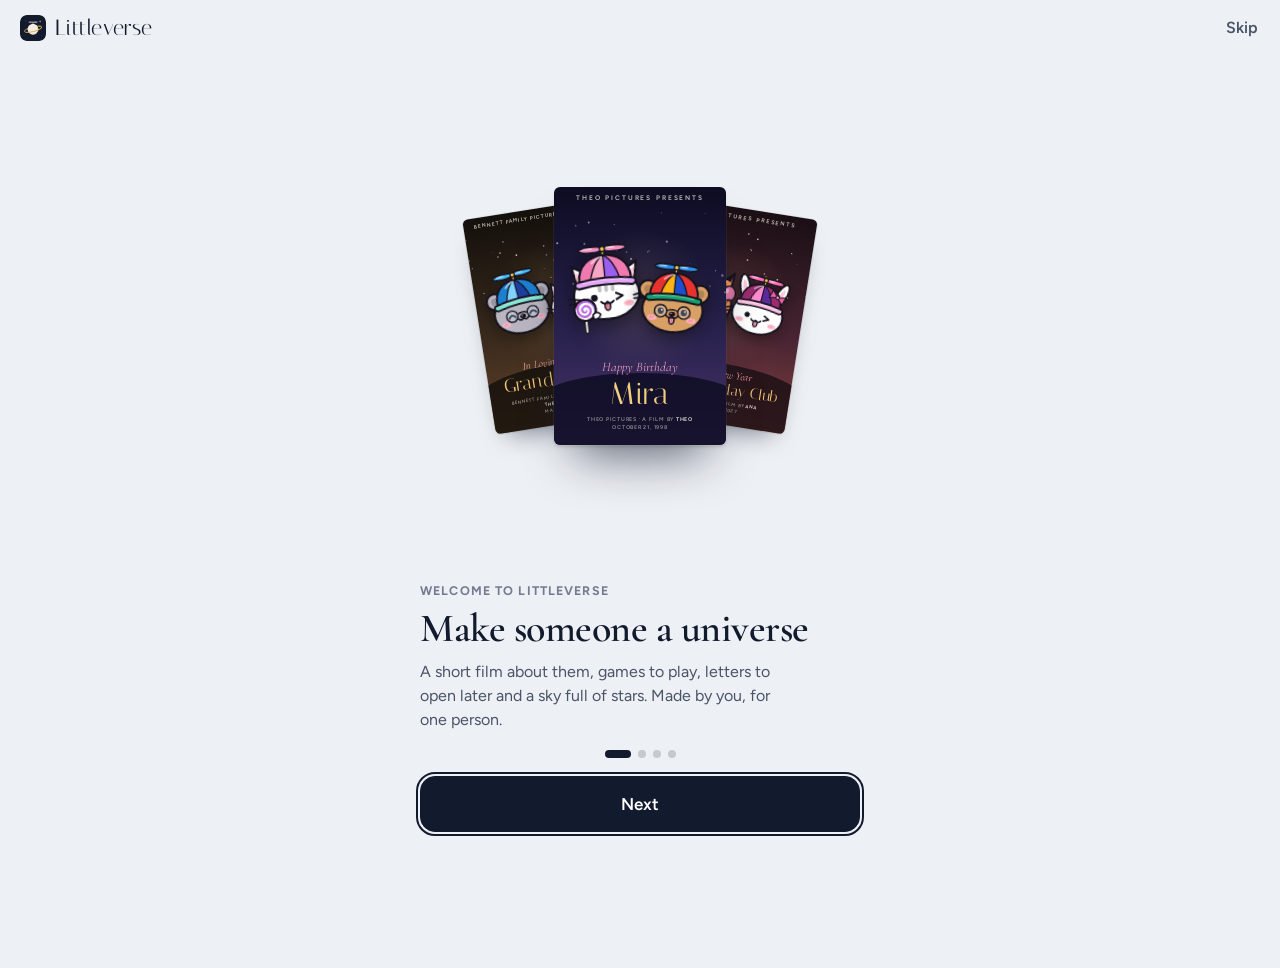
==== commit af166e9c: "Publish Littleverse 2026-10-27" ====
--- a/littleverse/index.html
+++ b/littleverse/index.html
@@ -17,6 +17,9 @@
      since iOS 26 that blurs the top of the screen, headers included. -->
 <meta name="apple-mobile-web-app-status-bar-style" content="default">
 <meta name="apple-mobile-web-app-title" content="Littleverse">
+<!-- Light or dark before the first paint, so the app never opens in the wrong color
+     (js/shell/theme.js keeps it in step afterwards). -->
+<script>try{var t=JSON.parse(localStorage.getItem('lv-settings')||'{}').theme;if(t==='dark'||(t!=='light'&&matchMedia('(prefers-color-scheme: dark)').matches)){document.documentElement.classList.add('dark');document.querySelector('meta[name=theme-color]').content='#0e1220';document.querySelector('meta[name=color-scheme]').content='dark'}}catch(e){}</script>
 <link rel="stylesheet" href="css/fonts.css">
 <link rel="stylesheet" href="css/base.css">
 <link rel="stylesheet" href="css/app.css">
@@ -30,6 +33,7 @@
 <link rel="modulepreload" href="js/lib/lucide.js">
 <link rel="modulepreload" href="js/shell/kit.js">
 <link rel="modulepreload" href="js/shell/native.js">
+<link rel="modulepreload" href="js/shell/theme.js">
 <link rel="modulepreload" href="js/shell/home.js">
 <link rel="modulepreload" href="js/shell/poster.js">
 <link rel="modulepreload" href="js/core/cat.js">
--- a/littleverse/css/app.css
+++ b/littleverse/css/app.css
@@ -4,17 +4,21 @@
    night-ink type. The only color comes from the posters people make; the
    gift itself plays at night (base.css). Nothing in the workshop glows.
    ===================================================================== */
-#app,.sheet-wrap,.lv-toast{
+#app,.sheet-wrap,.lv-toast,.lv-tour{
   --canvas:#edf0f4; --surface:#fff; --surface-2:#f5f7f9; --surface-3:#e3e7ed;
   --ink:#121a2e; --ink-2:#4a5367; --ink-3:#737c90; --ink-4:#a7aebc;
-  --rule:rgba(18,26,46,.09); --rule-2:rgba(18,26,46,.17);
+  /* ink as r,g,b for tints and hairlines; shadows keep their own, since a shadow stays dark at night */
+  --ink-rgb:18,26,46; --shadow-rgb:18,26,46;
+  --rule:rgba(var(--ink-rgb),.09); --rule-2:rgba(var(--ink-rgb),.17);
+  /* type on an ink-filled button, and that button pressed; the dimmed page behind a sheet */
+  --on-ink:#fff; --ink-press:#26304a; --scrim:rgba(18,26,46,.34);
   --star:#c8902a; --star-soft:#f6ecd6; --star-ink:#7a5410;
   --rose:#c94f78; --mint:#1f6f66; --danger:#b3261e; --ok:#2e7d4f;
   --serif:"Cormorant Garamond",Georgia,"Times New Roman",serif;
   --sans:"Figtree",system-ui,-apple-system,"Segoe UI",Roboto,sans-serif;
   /* older names, still used by a few inline styles */
   --bg:var(--canvas); --text:var(--ink); --text-2:var(--ink-2); --text-3:var(--ink-3);
-  --hair:var(--rule); --hair-2:var(--rule-2); --accent:var(--ink); --accent-ink:#fff;
+  --hair:var(--rule); --hair-2:var(--rule-2); --accent:var(--ink); --accent-ink:var(--on-ink);
   --radius-s:12px; --radius:16px; --radius-l:22px;
   --tabbar:calc(58px + var(--safe-b));
   --top:var(--safe-t);
@@ -22,15 +26,33 @@
   --ease:cubic-bezier(.2,.8,.2,1);
   font-family:var(--sans);font-size:16px;line-height:1.45;font-variant-numeric:lining-nums;-webkit-font-smoothing:antialiased;color-scheme:light;
 }
+/* After hours: the same workshop with the lights low (You → Appearance, or the phone's own
+   setting). Deep ink paper and moonlit type; the posters keep their colors, and the gift
+   itself still plays at night. html.dark is set before first paint (index.html, theme.js). */
+html.dark :is(#app,.sheet-wrap,.lv-toast,.lv-tour){
+  --canvas:#0e1220; --surface:#171c2b; --surface-2:#1d2334; --surface-3:#272e42;
+  --ink:#e8ebf2; --ink-2:#b3bacb; --ink-3:#8b93a7; --ink-4:#5f677c;
+  --ink-rgb:232,235,242; --shadow-rgb:0,0,0;
+  --on-ink:#0e1220; --ink-press:#c9cfdc; --scrim:rgba(0,0,0,.55);
+  --star:#e0b04f; --star-soft:#2c2617; --star-ink:#f0cf7e;
+  --rose:#d9628b; --mint:#72c9bb; --danger:#e5534b; --ok:#6cc995;
+  color-scheme:dark;
+}
+html.dark{color-scheme:dark}
 #app{position:relative;z-index:2;min-height:100vh;min-height:100dvh;color:var(--ink)}
 html:not(.playing),body:not(.playing){background:#edf0f4}
+html.dark:not(.playing),html.dark body:not(.playing){background:#0e1220}
+/* Switching the theme fades the colors across instead of snapping (theme.js adds this briefly
+   when the browser can't cross-fade the whole page). */
+html.theme-fade :is(#app,.sheet-wrap,.lv-toast,.lv-tour),html.theme-fade :is(#app,.sheet-wrap,.lv-toast,.lv-tour) *{
+  transition:background-color .3s ease,color .3s ease,border-color .3s ease,box-shadow .3s ease,fill .3s ease!important}
 body.playing #app{display:none}
 #screen{overflow-x:clip}
-#app *,.sheet-wrap *{box-sizing:border-box}
-#app button,.sheet-wrap button{font-family:inherit}
-:where(#app,.sheet-wrap) a{color:inherit;text-decoration:none}
-:where(#app,.sheet-wrap) h1,:where(#app,.sheet-wrap) h2,:where(#app,.sheet-wrap) h3,:where(#app,.sheet-wrap) h4{font-family:inherit;font-weight:700;text-wrap:balance}
-:where(#app,.sheet-wrap) :focus-visible{outline:2px solid var(--ink);outline-offset:2px;border-radius:10px}
+#app *,.sheet-wrap *,.lv-tour *{box-sizing:border-box}
+#app button,.sheet-wrap button,.lv-tour button{font-family:inherit}
+:where(#app,.sheet-wrap,.lv-tour) a{color:inherit;text-decoration:none}
+:where(#app,.sheet-wrap,.lv-tour) h1,:where(#app,.sheet-wrap,.lv-tour) h2,:where(#app,.sheet-wrap,.lv-tour) h3,:where(#app,.sheet-wrap,.lv-tour) h4{font-family:inherit;font-weight:700;text-wrap:balance}
+:where(#app,.sheet-wrap,.lv-tour) :focus-visible{outline:2px solid var(--ink);outline-offset:2px;border-radius:10px}
 .lv-bg{position:fixed;inset:0;z-index:-1;pointer-events:none;background:var(--canvas)}
 
 /* ---------- screens and transitions ---------- */
@@ -72,36 +94,36 @@
 .emo.l{width:44px;height:44px}.emo.xl{width:64px;height:64px}.emo.s{width:22px;height:22px}
 
 /* ---------- buttons ---------- */
-:where(#app,.sheet-wrap) .b{display:inline-flex;align-items:center;justify-content:center;gap:8px;min-height:50px;padding:0 20px;border-radius:14px;border:1px solid var(--rule-2);cursor:pointer;
+:where(#app,.sheet-wrap,.lv-tour) .b{display:inline-flex;align-items:center;justify-content:center;gap:8px;min-height:50px;padding:0 20px;border-radius:14px;border:1px solid var(--rule-2);cursor:pointer;
   font-size:16px;font-weight:600;line-height:1.2;color:var(--ink);background:var(--surface);transition:transform .12s,background .15s,border-color .15s;-webkit-tap-highlight-color:transparent;text-align:center}
-:where(#app,.sheet-wrap) .b:active{transform:scale(.98);background:var(--surface-2)}
-:where(#app,.sheet-wrap) .b.primary{background:var(--ink);border-color:var(--ink);color:#fff}
-:where(#app,.sheet-wrap) .b.primary:active{background:#26304a}
-:where(#app,.sheet-wrap) .b.rose{background:var(--rose);border-color:var(--rose);color:#fff}
-:where(#app,.sheet-wrap) .b.quiet{background:var(--surface);border-color:var(--rule-2);color:var(--ink)}
-:where(#app,.sheet-wrap) .b.ghost{background:transparent;border-color:var(--rule-2)}
-:where(#app,.sheet-wrap) .b.danger{background:var(--danger);border-color:var(--danger);color:#fff}
-:where(#app,.sheet-wrap) .b.danger:active{background:#951f19}
-:where(#app,.sheet-wrap) .b.block{display:flex;width:100%}
-:where(#app,.sheet-wrap) .b.sm{min-height:38px;padding:0 14px;font-size:14.5px;border-radius:11px}
-:where(#app,.sheet-wrap) .b.lg{min-height:56px;font-size:17px;border-radius:15px}
-:where(#app,.sheet-wrap) .b:disabled{opacity:.4;pointer-events:none}
-:where(#app,.sheet-wrap) .b .ic{width:19px;height:19px}
-.icon-b{width:42px;height:42px;border-radius:50%;display:inline-grid;place-items:center;border:0;background:rgba(18,26,46,.06);color:var(--ink);cursor:pointer;flex:none;padding:0;transition:background .15s}
-.icon-b:active{transform:scale(.94);background:rgba(18,26,46,.1)}
+:where(#app,.sheet-wrap,.lv-tour) .b:active{transform:scale(.98);background:var(--surface-2)}
+:where(#app,.sheet-wrap,.lv-tour) .b.primary{background:var(--ink);border-color:var(--ink);color:var(--on-ink)}
+:where(#app,.sheet-wrap,.lv-tour) .b.primary:active{background:var(--ink-press);border-color:var(--ink-press)}
+:where(#app,.sheet-wrap,.lv-tour) .b.rose{background:var(--rose);border-color:var(--rose);color:#fff}
+:where(#app,.sheet-wrap,.lv-tour) .b.quiet{background:var(--surface);border-color:var(--rule-2);color:var(--ink)}
+:where(#app,.sheet-wrap,.lv-tour) .b.ghost{background:transparent;border-color:var(--rule-2)}
+:where(#app,.sheet-wrap,.lv-tour) .b.danger{background:var(--danger);border-color:var(--danger);color:#fff}
+:where(#app,.sheet-wrap,.lv-tour) .b.danger:active{background:#951f19}
+:where(#app,.sheet-wrap,.lv-tour) .b.block{display:flex;width:100%}
+:where(#app,.sheet-wrap,.lv-tour) .b.sm{min-height:38px;padding:0 14px;font-size:14.5px;border-radius:11px}
+:where(#app,.sheet-wrap,.lv-tour) .b.lg{min-height:56px;font-size:17px;border-radius:15px}
+:where(#app,.sheet-wrap,.lv-tour) .b:disabled{opacity:.4;pointer-events:none}
+:where(#app,.sheet-wrap,.lv-tour) .b .ic{width:19px;height:19px}
+.icon-b{width:42px;height:42px;border-radius:50%;display:inline-grid;place-items:center;border:0;background:rgba(var(--ink-rgb),.06);color:var(--ink);cursor:pointer;flex:none;padding:0;transition:background .15s}
+.icon-b:active{transform:scale(.94);background:rgba(var(--ink-rgb),.1)}
 .icon-b.plain{background:none}
-:where(#app,.sheet-wrap) .link{color:var(--ink);font-weight:600;background:none;border:0;padding:6px 0;cursor:pointer;font-size:15.5px;text-decoration:underline;text-decoration-color:var(--rule-2);text-decoration-thickness:1.5px;text-underline-offset:4px}
+:where(#app,.sheet-wrap,.lv-tour) .link{color:var(--ink);font-weight:600;background:none;border:0;padding:6px 0;cursor:pointer;font-size:15.5px;text-decoration:underline;text-decoration-color:var(--rule-2);text-decoration-thickness:1.5px;text-underline-offset:4px}
 
 /* ---------- section headings ---------- */
-:where(#app,.sheet-wrap) .sec{display:flex;align-items:baseline;justify-content:space-between;gap:12px;margin:36px var(--gutter) 12px}
-:where(#app,.sheet-wrap) .sec h2{font-family:var(--serif);font-size:27px;font-weight:600;line-height:1.1;letter-spacing:-.005em;margin:0}
-:where(#app,.sheet-wrap) .sec .link{font-size:15px}
+:where(#app,.sheet-wrap,.lv-tour) .sec{display:flex;align-items:baseline;justify-content:space-between;gap:12px;margin:36px var(--gutter) 12px}
+:where(#app,.sheet-wrap,.lv-tour) .sec h2{font-family:var(--serif);font-size:27px;font-weight:600;line-height:1.1;letter-spacing:-.005em;margin:0}
+:where(#app,.sheet-wrap,.lv-tour) .sec .link{font-size:15px}
 .sec-note{color:var(--ink-3);font-size:14.5px;margin:-6px var(--gutter) 14px}
 
 /* ---------- the poster: a small printed one-sheet ---------- */
 .poster{--pw:224px;position:relative;width:var(--pw);aspect-ratio:2/3;border-radius:6px;overflow:hidden;flex:none;isolation:isolate;
   background:linear-gradient(180deg,var(--p-night) 0%,var(--p-dusk) 58%,var(--p-horizon) 100%);
-  box-shadow:0 0 0 1px rgba(18,26,46,.06),0 1px 2px rgba(18,26,46,.1),0 18px 30px -16px rgba(18,26,46,.55);
+  box-shadow:0 0 0 1px rgba(var(--ink-rgb),.06),0 1px 2px rgba(var(--shadow-rgb),.1),0 18px 30px -16px rgba(var(--shadow-rgb),.55);
   color:var(--p-paper);font-size:calc(var(--pw) * 16 / 224);transform:translateZ(0)}
 .poster .p-stars{position:absolute;inset:0;z-index:-1;opacity:.85}
 .poster .p-glow{position:absolute;left:50%;top:44%;width:96%;aspect-ratio:1;transform:translate(-50%,-50%);z-index:-1;
@@ -136,12 +158,12 @@
 .shelf-cap b{font-size:16px;font-weight:650;white-space:nowrap;overflow:hidden;text-overflow:ellipsis;display:flex;align-items:center;gap:6px;min-width:0}
 .shelf-cap b .nm{overflow:hidden;text-overflow:ellipsis;min-width:0}
 .shelf-cap span{font-size:14px;color:var(--ink-3);white-space:nowrap;overflow:hidden;text-overflow:ellipsis}
-.shelf-cap b .tag{flex:none;display:inline-block;line-height:1.4;font-size:11px;font-weight:700;padding:2px 7px;border-radius:999px;background:rgba(18,26,46,.07);color:var(--ink-2)}
+.shelf-cap b .tag{flex:none;display:inline-block;line-height:1.4;font-size:11px;font-weight:700;padding:2px 7px;border-radius:999px;background:rgba(var(--ink-rgb),.07);color:var(--ink-2)}
 .chips,.shelf{-webkit-mask-image:linear-gradient(90deg,#000 calc(100% - 24px),transparent);mask-image:linear-gradient(90deg,#000 calc(100% - 24px),transparent)}
 
 /* ---------- list rows (grouped) ---------- */
-:where(#app,.sheet-wrap) .group{margin:0 var(--gutter);border-radius:var(--radius);background:var(--surface);overflow:hidden}
-:where(#app,.sheet-wrap) .group + .group{margin-top:14px}
+:where(#app,.sheet-wrap,.lv-tour) .group{margin:0 var(--gutter);border-radius:var(--radius);background:var(--surface);overflow:hidden}
+:where(#app,.sheet-wrap,.lv-tour) .group + .group{margin-top:14px}
 .sheet :where(.group){background:var(--surface-2)}
 .group-h{margin:30px calc(var(--gutter) + 4px) 8px;font-size:13.5px;font-weight:650;color:var(--ink-3);letter-spacing:.01em}
 .group-f{margin:9px calc(var(--gutter) + 4px) 0;font-size:13.5px;color:var(--ink-3);line-height:1.45}
@@ -160,8 +182,8 @@
 .row-i.danger,.row-i.danger .ri-main b{color:var(--danger)}
 
 /* ---------- toggle ---------- */
-.tgl{position:relative;width:50px;height:30px;flex:none;border-radius:999px;background:rgba(18,26,46,.16);border:0;padding:0;cursor:pointer;transition:background .2s}
-.tgl::after{content:"";position:absolute;top:2px;left:2px;width:26px;height:26px;border-radius:50%;background:#fff;box-shadow:0 1px 3px rgba(18,26,46,.28);transition:transform .22s var(--ease)}
+.tgl{position:relative;width:50px;height:30px;flex:none;border-radius:999px;background:rgba(var(--ink-rgb),.16);border:0;padding:0;cursor:pointer;transition:background .2s}
+.tgl::after{content:"";position:absolute;top:2px;left:2px;width:26px;height:26px;border-radius:50%;background:#fff;box-shadow:0 1px 3px rgba(var(--shadow-rgb),.28);transition:transform .22s var(--ease)}
 .tgl[aria-checked=true]{background:var(--ink)}
 .tgl[aria-checked=true]::after{transform:translateX(20px)}
 
@@ -170,7 +192,7 @@
 .field > label,.field > .lab{font-size:14px;font-weight:650;color:var(--ink-2)}
 .inp{width:100%;min-height:52px;padding:14px 16px;border-radius:12px;border:1px solid var(--rule-2);background:var(--surface);color:var(--ink);font:inherit;font-size:17px;outline:none;transition:border-color .15s,box-shadow .15s;-webkit-appearance:none;appearance:none}
 .inp::placeholder{color:var(--ink-4)}
-.inp:focus{border-color:var(--ink);box-shadow:0 0 0 3px rgba(18,26,46,.08)}
+.inp:focus{border-color:var(--ink);box-shadow:0 0 0 3px rgba(var(--ink-rgb),.08)}
 textarea.inp{min-height:140px;resize:vertical;line-height:1.5;font-size:16.5px}
 textarea.inp.letter{font-family:var(--serif);font-size:20px;line-height:1.5;min-height:300px;background:#fbf8f2;color:#2a2140;border-color:var(--rule)}
 .hint-t{font-size:13.5px;color:var(--ink-3);line-height:1.45}
@@ -180,20 +202,20 @@
 /* segmented control */
 .segc{display:flex;padding:3px;border-radius:12px;background:var(--surface-3);gap:2px}
 .segc button{flex:1;min-height:36px;border:0;border-radius:9px;background:none;color:var(--ink-2);font-size:14.5px;font-weight:600;cursor:pointer;padding:0 8px}
-.segc button[aria-pressed=true]{background:var(--surface);color:var(--ink);box-shadow:0 1px 2px rgba(18,26,46,.14),0 0 0 .5px rgba(18,26,46,.06)}
+.segc button[aria-pressed=true]{background:var(--surface);color:var(--ink);box-shadow:0 1px 2px rgba(var(--shadow-rgb),.14),0 0 0 .5px rgba(var(--ink-rgb),.06)}
 .sheet .segc{background:var(--surface-3)}
 /* choice tiles */
-:where(#app,.sheet-wrap) .tiles{display:grid;grid-template-columns:repeat(2,minmax(0,1fr));gap:10px;margin:0 var(--gutter)}
-:where(#app,.sheet-wrap) .tile{position:relative;display:grid;align-content:start;gap:4px;padding:14px 40px 14px 14px;border-radius:14px;border:1px solid var(--rule);background:var(--surface);color:var(--ink);text-align:left;cursor:pointer;transition:transform .12s,border-color .15s,box-shadow .15s;-webkit-tap-highlight-color:transparent}
-:where(#app,.sheet-wrap) .tile:active{transform:scale(.98)}
-:where(#app,.sheet-wrap) .tile .emo{display:none}
-:where(#app,.sheet-wrap) .tile b{font-size:16px;font-weight:650;display:block}
-:where(#app,.sheet-wrap) .tile small{font-size:13px;color:var(--ink-3);line-height:1.35;display:block;margin-top:2px}
-:where(#app,.sheet-wrap) .tile[aria-pressed=true]{border-color:var(--ink);box-shadow:inset 0 0 0 1px var(--ink)}
-:where(#app,.sheet-wrap) .tile[aria-pressed=true]::after,
+:where(#app,.sheet-wrap,.lv-tour) .tiles{display:grid;grid-template-columns:repeat(2,minmax(0,1fr));gap:10px;margin:0 var(--gutter)}
+:where(#app,.sheet-wrap,.lv-tour) .tile{position:relative;display:grid;align-content:start;gap:4px;padding:14px 40px 14px 14px;border-radius:14px;border:1px solid var(--rule);background:var(--surface);color:var(--ink);text-align:left;cursor:pointer;transition:transform .12s,border-color .15s,box-shadow .15s;-webkit-tap-highlight-color:transparent}
+:where(#app,.sheet-wrap,.lv-tour) .tile:active{transform:scale(.98)}
+:where(#app,.sheet-wrap,.lv-tour) .tile .emo{display:none}
+:where(#app,.sheet-wrap,.lv-tour) .tile b{font-size:16px;font-weight:650;display:block}
+:where(#app,.sheet-wrap,.lv-tour) .tile small{font-size:13px;color:var(--ink-3);line-height:1.35;display:block;margin-top:2px}
+:where(#app,.sheet-wrap,.lv-tour) .tile[aria-pressed=true]{border-color:var(--ink);box-shadow:inset 0 0 0 1px var(--ink)}
+:where(#app,.sheet-wrap,.lv-tour) .tile[aria-pressed=true]::after,
 .choice[aria-pressed=true] .ch-mark{background:var(--ink) url("data:image/svg+xml,%3Csvg xmlns='http://www.w3.org/2000/svg' viewBox='0 0 24 24' fill='none' stroke='%23fff' stroke-width='3.2' stroke-linecap='round' stroke-linejoin='round'%3E%3Cpath d='M5 12.5l4.5 4.5L19 7.5'/%3E%3C/svg%3E") center/12px no-repeat;border-color:var(--ink)}
-:where(#app,.sheet-wrap) .tile[aria-pressed=true]::after{content:"";position:absolute;top:12px;right:12px;width:20px;height:20px;border-radius:50%}
-:where(#app,.sheet-wrap) .tile.wide{grid-column:1/-1}
+:where(#app,.sheet-wrap,.lv-tour) .tile[aria-pressed=true]::after{content:"";position:absolute;top:12px;right:12px;width:20px;height:20px;border-radius:50%}
+:where(#app,.sheet-wrap,.lv-tour) .tile.wide{grid-column:1/-1}
 /* single-choice list (wizard): text rows with a round mark */
 .choices{margin:0 var(--gutter);border-radius:var(--radius);background:var(--surface);overflow:hidden}
 .choice{position:relative;display:flex;align-items:center;gap:14px;width:100%;min-height:64px;padding:12px 16px;border:0;background:none;color:var(--ink);text-align:left;cursor:pointer;font:inherit;-webkit-tap-highlight-color:transparent;transition:background .15s}
@@ -205,18 +227,18 @@
 .choice .ch-tag{font-size:12.5px;font-weight:650;color:var(--star-ink)}
 .choice .ch-mark{width:22px;height:22px;border-radius:50%;border:1.5px solid var(--rule-2);flex:none;transition:background .15s,border-color .15s}
 /* chips (horizontal) */
-:where(#app,.sheet-wrap) .chips{display:flex;gap:8px;overflow-x:auto;padding:2px var(--gutter) 6px;scrollbar-width:none}
-:where(#app,.sheet-wrap) .chips::-webkit-scrollbar{display:none}
-:where(#app,.sheet-wrap) .chip{display:inline-flex;align-items:center;gap:8px;flex:none;height:40px;padding:0 16px;border-radius:999px;border:1px solid var(--rule-2);background:var(--surface);color:var(--ink);font-size:15px;font-weight:600;cursor:pointer;white-space:nowrap}
-:where(#app,.sheet-wrap) .chip .emo{display:none}
-:where(#app,.sheet-wrap) .chip:active{transform:scale(.96)}
+:where(#app,.sheet-wrap,.lv-tour) .chips{display:flex;gap:8px;overflow-x:auto;padding:2px var(--gutter) 6px;scrollbar-width:none}
+:where(#app,.sheet-wrap,.lv-tour) .chips::-webkit-scrollbar{display:none}
+:where(#app,.sheet-wrap,.lv-tour) .chip{display:inline-flex;align-items:center;gap:8px;flex:none;height:40px;padding:0 16px;border-radius:999px;border:1px solid var(--rule-2);background:var(--surface);color:var(--ink);font-size:15px;font-weight:600;cursor:pointer;white-space:nowrap}
+:where(#app,.sheet-wrap,.lv-tour) .chip .emo{display:none}
+:where(#app,.sheet-wrap,.lv-tour) .chip:active{transform:scale(.96)}
 /* ---------- cards ---------- */
 .card-x{margin:0 var(--gutter);border-radius:var(--radius-l);background:var(--surface);padding:18px;position:relative;overflow:hidden}
 
 /* =====================================================================
    Home
    ===================================================================== */
-.hm-new{display:inline-flex;align-items:center;gap:6px;height:38px;padding:0 14px 0 11px;border-radius:999px;border:0;background:var(--ink);color:#fff;font-size:14.5px;font-weight:650;cursor:pointer;-webkit-tap-highlight-color:transparent}
+.hm-new{display:inline-flex;align-items:center;gap:6px;height:38px;padding:0 14px 0 11px;border-radius:999px;border:0;background:var(--ink);color:var(--on-ink);font-size:14.5px;font-weight:650;cursor:pointer;-webkit-tap-highlight-color:transparent}
 .hm-new .ic{width:18px;height:18px;stroke-width:2.2}
 .hm-new:active{transform:scale(.96)}
 .hm-intro{margin:10px var(--gutter) 0}
@@ -224,7 +246,7 @@
 .hm-intro p{margin:0 0 22px;color:var(--ink-2);font-size:16.5px;line-height:1.5;max-width:32ch}
 .hm-shelf-mine{--pw:200px}
 .hm-tile{width:var(--pw);aspect-ratio:2/3;border-radius:6px;display:grid;place-content:center;justify-items:center;gap:10px;border:1.5px dashed var(--rule-2);color:var(--ink-2);font-weight:650;font-size:15px;background:transparent}
-.hm-tile .icon-b{width:46px;height:46px;background:var(--ink);color:#fff}
+.hm-tile .icon-b{width:46px;height:46px;background:var(--ink);color:var(--on-ink)}
 .hm-tile .icon-b .ic{stroke-width:2.2}
 /* coming up */
 .up-row .days{display:grid;justify-items:end;line-height:1;flex:none}
@@ -245,12 +267,12 @@
 .tab .dot{position:absolute;top:2px;left:calc(50% + 7px);min-width:18px;height:18px;padding:0 5px;border-radius:999px;background:var(--rose);color:#fff;font-size:11px;font-weight:750;display:grid;place-items:center;box-shadow:0 0 0 2px var(--surface)}
 
 /* ---------- sheet (bottom modal) ---------- */
-.sheet-wrap{position:fixed;inset:0;z-index:90;background:rgba(18,26,46,.34);display:grid;align-items:end;opacity:0;transition:opacity .25s;color:var(--ink)}
+.sheet-wrap{position:fixed;inset:0;z-index:90;background:var(--scrim);display:grid;align-items:end;opacity:0;transition:opacity .25s;color:var(--ink)}
 .sheet-wrap.open{opacity:1}
 .sheet{background:var(--surface);border-radius:24px 24px 0 0;max-height:92dvh;max-height:92vh;overflow:auto;padding:8px 0 calc(var(--safe-b) + 18px);transform:translateY(100%);transition:transform .34s var(--ease);
-  box-shadow:0 -12px 40px rgba(18,26,46,.16);overscroll-behavior:contain}
+  box-shadow:0 -12px 40px rgba(var(--shadow-rgb),.16);overscroll-behavior:contain}
 .sheet-wrap.open .sheet{transform:none}
-.sheet .grab{width:36px;height:5px;border-radius:3px;background:rgba(18,26,46,.16);margin:0 auto 8px}
+.sheet .grab{width:36px;height:5px;border-radius:3px;background:rgba(var(--ink-rgb),.16);margin:0 auto 8px}
 .sheet .sh-h{display:flex;align-items:center;justify-content:space-between;gap:12px;padding:4px 10px 6px 20px}
 .sheet .sh-h h3{margin:0;font-family:var(--serif);font-size:25px;font-weight:600;line-height:1.15}
 .sheet .sh-body{padding:8px 0 0}
@@ -258,24 +280,24 @@
 
 /* ---------- toast (shell) ---------- */
 .lv-toast{position:fixed;left:50%;bottom:calc(var(--tabbar) + 14px);transform:translate(-50%,16px);opacity:0;z-index:95;pointer-events:none;display:flex;align-items:center;gap:10px;width:max-content;
-  background:var(--ink);color:#fff;padding:12px 16px;border-radius:14px;font-size:15px;font-weight:550;box-shadow:0 12px 30px rgba(18,26,46,.28);transition:opacity .25s,transform .3s var(--ease);max-width:calc(100vw - 32px)}
+  background:var(--ink);color:var(--on-ink);padding:12px 16px;border-radius:14px;font-size:15px;font-weight:550;box-shadow:0 12px 30px rgba(var(--shadow-rgb),.28);transition:opacity .25s,transform .3s var(--ease);max-width:calc(100vw - 32px)}
 .lv-toast.on{opacity:1;transform:translate(-50%,0)}
 .lv-toast .ic{width:19px;height:19px;color:#e7c67a}
 
 /* ---------- empty states ---------- */
-:where(#app,.sheet-wrap) .empty{display:grid;justify-items:center;text-align:center;gap:10px;padding:34px 28px}
-:where(#app,.sheet-wrap) .empty .emo{display:none}
-:where(#app,.sheet-wrap) .empty h3{margin:0;font-family:var(--serif);font-size:27px;font-weight:600;line-height:1.1}
-:where(#app,.sheet-wrap) .empty p{margin:0;color:var(--ink-2);max-width:32ch}
+:where(#app,.sheet-wrap,.lv-tour) .empty{display:grid;justify-items:center;text-align:center;gap:10px;padding:34px 28px}
+:where(#app,.sheet-wrap,.lv-tour) .empty .emo{display:none}
+:where(#app,.sheet-wrap,.lv-tour) .empty h3{margin:0;font-family:var(--serif);font-size:27px;font-weight:600;line-height:1.1}
+:where(#app,.sheet-wrap,.lv-tour) .empty p{margin:0;color:var(--ink-2);max-width:32ch}
 
 /* ---------- misc ---------- */
-:where(#app,.sheet-wrap) .muted{color:var(--ink-3)}
+:where(#app,.sheet-wrap,.lv-tour) .muted{color:var(--ink-3)}
 .center{text-align:center}
-:where(#app,.sheet-wrap) .stack{display:grid;gap:10px}
-:where(#app,.sheet-wrap) .hr{height:1px;background:var(--rule);margin:22px var(--gutter)}
-:where(#app,.sheet-wrap) .pill{display:inline-flex;align-items:center;gap:6px;height:26px;padding:0 10px;border-radius:999px;background:rgba(18,26,46,.06);font-size:12.5px;font-weight:650;color:var(--ink-2)}
-:where(#app,.sheet-wrap) .pill.accent{background:var(--star-soft);color:var(--star-ink)}
-:where(#app,.sheet-wrap) .pill.rose{background:rgba(201,79,120,.1);color:var(--rose)}
+:where(#app,.sheet-wrap,.lv-tour) .stack{display:grid;gap:10px}
+:where(#app,.sheet-wrap,.lv-tour) .hr{height:1px;background:var(--rule);margin:22px var(--gutter)}
+:where(#app,.sheet-wrap,.lv-tour) .pill{display:inline-flex;align-items:center;gap:6px;height:26px;padding:0 10px;border-radius:999px;background:rgba(var(--ink-rgb),.06);font-size:12.5px;font-weight:650;color:var(--ink-2)}
+:where(#app,.sheet-wrap,.lv-tour) .pill.accent{background:var(--star-soft);color:var(--star-ink)}
+:where(#app,.sheet-wrap,.lv-tour) .pill.rose{background:rgba(201,79,120,.1);color:var(--rose)}
 .sticky-cta{position:fixed;left:0;right:0;bottom:0;z-index:30;padding:12px var(--gutter) calc(var(--safe-b) + 14px);background:var(--canvas);border-top:1px solid var(--rule)}
 .sticky-cta .b.primary:disabled,.sticky-cta .b:disabled,.sticky-cta .b.is-off{opacity:1;background:var(--surface-3);border-color:var(--surface-3);color:var(--ink-4)}
 .sticky-cta .b.shake{animation:ctaShake .38s ease}
@@ -290,7 +312,7 @@
    ===================================================================== */
 .u-hero{position:relative;display:grid;justify-items:center;text-align:center;padding:10px var(--gutter) 4px}
 .u-hero-bg{display:none}
-.u-hero .poster{box-shadow:0 0 0 1px rgba(18,26,46,.06),0 2px 3px rgba(18,26,46,.1),0 30px 46px -24px rgba(18,26,46,.65)}
+.u-hero .poster{box-shadow:0 0 0 1px rgba(var(--ink-rgb),.06),0 2px 3px rgba(var(--shadow-rgb),.1),0 30px 46px -24px rgba(var(--shadow-rgb),.65)}
 .u-name{font-family:var(--serif)!important;font-weight:600!important;font-size:42px;line-height:1.04;margin:24px 0 4px;letter-spacing:-.012em;max-width:100%;overflow-wrap:anywhere}
 .u-meta{margin:0;color:var(--ink-2);font-size:15.5px;line-height:1.45;text-wrap:balance}
 .u-actions{display:grid;gap:10px;width:100%;margin-top:22px}
@@ -305,10 +327,10 @@
 .u-chars span{width:36px;display:block}
 .u-chars span + span{margin-left:-10px}
 .u-chars svg{width:100%;height:auto;display:block}
-.u-swatch{width:42px;height:28px;border-radius:8px;display:flex;align-items:flex-end;justify-content:flex-end;gap:3px;padding:4px;box-shadow:inset 0 0 0 1px rgba(18,26,46,.1)}
+.u-swatch{width:42px;height:28px;border-radius:8px;display:flex;align-items:flex-end;justify-content:flex-end;gap:3px;padding:4px;box-shadow:inset 0 0 0 1px rgba(var(--ink-rgb),.1)}
 .u-swatch i{width:8px;height:8px;border-radius:50%}
 .gift-card{display:flex;gap:14px;align-items:center;padding:14px;border-radius:16px;background:var(--surface-2)}
-.gift-card .gc-ico{width:44px;height:44px;border-radius:12px;display:grid;place-items:center;flex:none;background:var(--ink);color:#fff}
+.gift-card .gc-ico{width:44px;height:44px;border-radius:12px;display:grid;place-items:center;flex:none;background:var(--ink);color:var(--on-ink)}
 .gift-card b{display:block;font-size:15.5px;word-break:break-all}
 .gift-card small{color:var(--ink-3);font-size:13.5px}
 
@@ -320,7 +342,7 @@
 .ab-stage::after{content:"";position:absolute;left:22%;right:22%;bottom:28px;height:16px;border-radius:50%;background:rgba(0,0,0,.25);filter:blur(6px)}
 .ab-stage svg{width:178px;height:auto;position:relative;z-index:1;margin-top:-18px;filter:drop-shadow(0 10px 14px rgba(0,0,0,.3))}
 .ab-name{position:absolute;bottom:12px;left:0;right:0;text-align:center;font-family:"Caveat",cursive;font-size:24px;color:#fff;z-index:2}
-.ab-dice{position:absolute;top:12px;right:12px;background:rgba(255,255,255,.92);color:var(--ink)}
+.ab-dice{position:absolute;top:12px;right:12px;background:rgba(255,255,255,.92);color:#121a2e}
 .ab-dice:active{background:#fff}
 .ab-tabs{margin:0 var(--gutter)}
 .ab-choices{display:flex;gap:8px;overflow-x:auto;padding:4px var(--gutter) 8px;scrollbar-width:none;scroll-snap-type:x proximity;scroll-padding-inline:var(--gutter)}
@@ -333,7 +355,7 @@
 .ab-th.face svg{width:150%;height:150%;margin-top:18px}
 .ab-th.hat{overflow:hidden;border-radius:12px}
 .ab-th.hat svg{width:118%;height:118%;margin-top:30px}
-.ab-sw{width:40px;height:40px;border-radius:50%;box-shadow:inset 0 0 0 1.5px rgba(18,26,46,.14);margin:9px 0}
+.ab-sw{width:40px;height:40px;border-radius:50%;box-shadow:inset 0 0 0 1.5px rgba(var(--ink-rgb),.14);margin:9px 0}
 .ab-lab{font-size:12px;font-weight:650}
 .ab-opt.sw .ab-lab{display:none}
 .ab-div{flex:none;width:1px;background:var(--rule-2);margin:8px 2px}
@@ -360,7 +382,7 @@
 .df-btn .df-val{flex:1;font-size:17px;font-weight:550}
 .df-btn.df-empty .df-val{color:var(--ink-4);font-weight:500}
 .df-btn .df-chev{color:var(--ink-4)}
-.df-btn.focus{border-color:var(--ink);box-shadow:0 0 0 3px rgba(18,26,46,.08)}
+.df-btn.focus{border-color:var(--ink);box-shadow:0 0 0 3px rgba(var(--ink-rgb),.08)}
 .df-btn.bad{border-color:rgba(179,38,30,.6);box-shadow:none}
 .df-btn.bad.focus{box-shadow:0 0 0 3px rgba(179,38,30,.1)}
 .df-native{position:absolute!important;inset:0;width:100%;height:100%;opacity:0;cursor:pointer;-webkit-appearance:none;appearance:none}
@@ -385,7 +407,7 @@
 .cw-nav{color:var(--ink);width:44px;height:44px}
 .cw-nav .ic{width:24px;height:24px}
 .cw-prog{display:grid;grid-template-columns:repeat(6,1fr);gap:5px;padding:0 8px}
-.cw-prog i{position:relative;height:3px;border-radius:2px;background:rgba(18,26,46,.12);overflow:hidden}
+.cw-prog i{position:relative;height:3px;border-radius:2px;background:rgba(var(--ink-rgb),.12);overflow:hidden}
 .cw-prog i::after{content:"";position:absolute;inset:0;border-radius:inherit;background:var(--ink);transform-origin:left center;transform:scaleX(var(--f,0));transition:transform .5s var(--ease)}
 .cw-stage{overflow-x:hidden;overflow-x:clip}
 .cw-step{animation:cwFade .3s ease backwards}
@@ -409,7 +431,7 @@
 .cw-err[hidden]{display:none}
 .cw-err .ic{width:16px;height:16px;margin-top:1px}
 .cw-photo{display:flex;align-items:center;gap:14px;padding:14px;border-radius:var(--radius);background:var(--surface)}
-.cw-ph{width:72px;height:72px;border-radius:50%;flex:none;display:grid;place-items:center;overflow:hidden;color:var(--ink-3);background:var(--surface-2);border:1.5px dashed rgba(18,26,46,.22)}
+.cw-ph{width:72px;height:72px;border-radius:50%;flex:none;display:grid;place-items:center;overflow:hidden;color:var(--ink-3);background:var(--surface-2);border:1.5px dashed rgba(var(--ink-rgb),.22)}
 .cw-ph .ic{width:26px;height:26px}
 .cw-ph.has{border:0;box-shadow:0 0 0 2px var(--surface),0 0 0 3.5px var(--ink)}
 .cw-ph img{width:100%;height:100%;object-fit:cover}
@@ -487,7 +509,7 @@
 .ib-gift + .ib-gift::before{content:"";position:absolute;top:0;left:12px;right:0;height:1px;background:var(--rule)}
 .ib-gift:active{background:var(--surface-2)}
 .ib-poster{flex:none}
-.ib-poster .poster{border-radius:4px;box-shadow:0 0 0 1px rgba(18,26,46,.06),0 8px 14px -8px rgba(18,26,46,.55)}
+.ib-poster .poster{border-radius:4px;box-shadow:0 0 0 1px rgba(var(--ink-rgb),.06),0 8px 14px -8px rgba(var(--shadow-rgb),.55)}
 .ib-poster .p-top{opacity:.7}
 .ib-body{flex:1;min-width:0;display:grid;gap:2px;justify-items:start}
 .ib-occ{font-family:var(--serif);font-style:italic;font-size:17px;line-height:1.1;color:var(--ink-2);margin-bottom:1px}
@@ -508,7 +530,7 @@
 .ib-how{display:grid;gap:0;margin:0 var(--gutter);counter-reset:how}
 .ib-how li{position:relative;list-style:none;display:grid;gap:2px;padding:12px 0 12px 40px;counter-increment:how}
 .ib-how li + li{border-top:1px solid var(--rule)}
-.ib-how li::before{content:counter(how);position:absolute;left:0;top:12px;width:26px;height:26px;border-radius:50%;display:grid;place-items:center;font-size:13px;font-weight:700;color:var(--ink-2);background:rgba(18,26,46,.07)}
+.ib-how li::before{content:counter(how);position:absolute;left:0;top:12px;width:26px;height:26px;border-radius:50%;display:grid;place-items:center;font-size:13px;font-weight:700;color:var(--ink-2);background:rgba(var(--ink-rgb),.07)}
 .ib-how b{font-size:15.5px;font-weight:650}
 .ib-how span{font-size:14px;color:var(--ink-3)}
 
@@ -519,7 +541,7 @@
 .st-me{display:flex;align-items:center;gap:16px;width:calc(100% - 2 * var(--gutter));margin:6px var(--gutter) 0;padding:16px;border-radius:var(--radius);border:0;background:var(--surface);
   color:inherit;text-align:left;cursor:pointer;font:inherit;-webkit-tap-highlight-color:transparent;transition:background .15s}
 .st-me:active{background:var(--surface-2)}
-.st-mono{width:56px;height:56px;flex:none;border-radius:50%;display:grid;place-items:center;font-family:var(--serif);font-weight:600;font-size:30px;line-height:1;color:#fff;background:var(--ink)}
+.st-mono{width:56px;height:56px;flex:none;border-radius:50%;display:grid;place-items:center;font-family:var(--serif);font-weight:600;font-size:30px;line-height:1;color:var(--on-ink);background:var(--ink)}
 .st-mono span{transform:translateY(-1px)}
 .st-mono.st-blank{background:var(--surface-2);color:var(--ink-3);box-shadow:inset 0 0 0 1.5px var(--rule-2)}
 .st-mono .ic{width:22px;height:22px}
@@ -607,7 +629,7 @@
 .ed-li.top > .ed-num{margin-top:15px}
 .ed-li.top > .ed-minus,.ed-li.top > .ed-grip,.ed-li.top > .ed-delbtn{align-self:center}
 .ed-li .ed-li-main > textarea.ed-in,.ed-li .ed-li-main > input.ed-in{font-size:16.5px}
-.ed-num{flex:none;width:26px;height:26px;border-radius:50%;display:grid;place-items:center;font-size:12.5px;font-weight:700;color:var(--ink-2);background:rgba(18,26,46,.06);font-variant-numeric:tabular-nums}
+.ed-num{flex:none;width:26px;height:26px;border-radius:50%;display:grid;place-items:center;font-size:12.5px;font-weight:700;color:var(--ink-2);background:rgba(var(--ink-rgb),.06);font-variant-numeric:tabular-nums}
 .ed-rowt{flex:1;min-width:0;display:grid;gap:2px}
 .ed-rowt b{font-size:16px;font-weight:550;line-height:1.32;display:-webkit-box;-webkit-line-clamp:2;-webkit-box-orient:vertical;overflow:hidden}
 .ed-rowt small{font-size:13.5px;color:var(--ink-3);white-space:nowrap;overflow:hidden;text-overflow:ellipsis}
@@ -639,7 +661,7 @@
 @keyframes edPop{from{transform:scale(.4);opacity:0}}
 @keyframes edSlide{from{transform:translateX(24px);opacity:0}}
 .ed-list.dragging .ed-li{transition:transform .2s var(--ease)}
-.ed-list .ed-li.dragging{z-index:3;transition:none;background:var(--surface);border-radius:12px;box-shadow:0 12px 30px rgba(18,26,46,.22)}
+.ed-list .ed-li.dragging{z-index:3;transition:none;background:var(--surface);border-radius:12px;box-shadow:0 12px 30px rgba(var(--shadow-rgb),.22)}
 .ed-list .ed-li.dragging::before,.ed-list .ed-li.dragging + .ed-li::before{opacity:0}
 @media (prefers-reduced-motion:reduce){.ed-list.editing .ed-minus,.ed-li.armed .ed-delbtn{animation:none}.ed-list.dragging .ed-li{transition:none}}
 /* item sheets */
@@ -650,7 +672,7 @@
 /* ---------- film: the title card (a night preview) ---------- */
 .ed-tc{position:relative;isolation:isolate;display:grid;justify-items:center;text-align:center;gap:2px;margin:6px var(--gutter) 4px;padding:30px 20px 26px;border-radius:18px;overflow:hidden;color:var(--p-paper);
   background:radial-gradient(90% 70% at 50% 115%,color-mix(in srgb,var(--p-horizon) 80%,transparent),transparent 70%),linear-gradient(170deg,var(--p-night),var(--p-dusk));
-  box-shadow:0 1px 2px rgba(18,26,46,.1),0 22px 40px -24px rgba(18,26,46,.6)}
+  box-shadow:0 1px 2px rgba(var(--shadow-rgb),.1),0 22px 40px -24px rgba(var(--shadow-rgb),.6)}
 .ed-tc-sky{position:absolute;inset:0;z-index:-1;opacity:.8;
   background-image:radial-gradient(1px 1px at 12% 22%,#fff9 50%,transparent 51%),radial-gradient(1px 1px at 82% 14%,#fff8 50%,transparent 51%),radial-gradient(1.4px 1.4px at 68% 30%,var(--p-gold) 50%,transparent 51%),
   radial-gradient(1px 1px at 30% 70%,#fff5 50%,transparent 51%),radial-gradient(1.2px 1.2px at 90% 62%,var(--p-rose) 50%,transparent 51%),radial-gradient(1px 1px at 46% 10%,#fff7 50%,transparent 51%),radial-gradient(1px 1px at 6% 52%,#fff6 50%,transparent 51%)}
@@ -662,7 +684,7 @@
 .ed-tc-n{margin:2px 0 8px;font-family:var(--p-font,"Italiana",Georgia,serif);font-weight:var(--p-fw,400);font-size:calc(54px * var(--p-fs,1));line-height:1;color:var(--p-gold);max-width:100%;overflow-wrap:anywhere}
 .ed-tc-n.long{font-size:calc(42px * var(--p-fs,1))}.ed-tc-n.xlong{font-size:calc(32px * var(--p-fs,1))}
 .ed-tc-l{margin:0;max-width:30ch;font-family:var(--serif);font-style:italic;font-size:18px;line-height:1.35;color:color-mix(in srgb,var(--p-paper) 78%,transparent);text-wrap:balance}
-.ed-tc-edit{position:absolute;top:12px;right:12px;display:inline-flex;align-items:center;gap:5px;height:30px;padding:0 11px 0 9px;border-radius:999px;background:rgba(255,255,255,.92);font-size:13px;font-weight:650;color:var(--ink)}
+.ed-tc-edit{position:absolute;top:12px;right:12px;display:inline-flex;align-items:center;gap:5px;height:30px;padding:0 11px 0 9px;border-radius:999px;background:rgba(255,255,255,.92);font-size:13px;font-weight:650;color:#121a2e}
 .ed-tc-edit .ic{width:14px;height:14px}
 a.ed-tc{-webkit-tap-highlight-color:transparent;transition:transform .12s}
 a.ed-tc:active{transform:scale(.985)}
@@ -684,8 +706,8 @@
 .ed-tlr .ed-tlr-t::placeholder{color:color-mix(in srgb,var(--mint) 50%,transparent)}
 /* ---------- the letter on paper ---------- */
 .ed-paper{position:relative;margin:14px var(--gutter) 0;border-radius:4px 4px 16px 16px;background:#fbf8f2;color:#2a2140;
-  box-shadow:0 0 0 1px rgba(18,26,46,.05),0 18px 36px -22px rgba(18,26,46,.5),0 2px 0 #ebe4d6,0 4px 0 #f3eee4,0 6px 0 #e6dfd0;transition:box-shadow .2s}
-.ed-paper:focus-within{box-shadow:0 0 0 2px var(--ink),0 18px 36px -22px rgba(18,26,46,.5)}
+  box-shadow:0 0 0 1px rgba(var(--ink-rgb),.05),0 18px 36px -22px rgba(var(--shadow-rgb),.5),0 2px 0 #ebe4d6,0 4px 0 #f3eee4,0 6px 0 #e6dfd0;transition:box-shadow .2s}
+.ed-paper:focus-within{box-shadow:0 0 0 2px var(--ink),0 18px 36px -22px rgba(var(--shadow-rgb),.5)}
 #app textarea.ed-paper-ta{display:block;width:100%;min-height:340px;padding:26px 22px 10px;border:0;border-radius:0;background:repeating-linear-gradient(transparent 0 29px,rgba(42,33,64,.07) 29px 30px) 0 26px/100% 30px no-repeat local;
   background-size:100% 30px;background-repeat:repeat-y;box-shadow:none;font-family:var(--serif);font-size:20px;line-height:30px;color:#2a2140;overflow:hidden;resize:none}
 #app textarea.ed-paper-ta::placeholder{color:#2a214066}
@@ -700,12 +722,12 @@
 .ed-tip p{margin:0;font-size:14.5px;line-height:1.5;color:#5c4a2a}
 .ed-tip b{color:#3d2f14;font-weight:700}
 /* ---------- Open When letters ---------- */
-.ed-menv{position:relative;flex:none;width:38px;height:27px;border-radius:5px;background:var(--pap);box-shadow:0 0 0 1px rgba(18,26,46,.08),0 2px 4px rgba(18,26,46,.12);display:grid;place-items:center;overflow:hidden}
+.ed-menv{position:relative;flex:none;width:38px;height:27px;border-radius:5px;background:var(--pap);box-shadow:0 0 0 1px rgba(var(--ink-rgb),.08),0 2px 4px rgba(var(--shadow-rgb),.12);display:grid;place-items:center;overflow:hidden}
 .ed-menv::before{content:"";position:absolute;left:0;right:0;top:0;height:62%;background:color-mix(in srgb,var(--ink) 65%,var(--pap));clip-path:polygon(0 0,100% 0,50% 100%)}
 .ed-menv .ic{position:relative;width:12px;height:12px;color:#2a2140;stroke-width:2.6;margin-top:7px}
 .ed-env-wrap{padding:14px var(--gutter) 22px;display:grid;justify-items:center}
 .ed-env{--ink:#f5cc4a;--pap:#fff4d6;position:relative;width:min(310px,100%);aspect-ratio:1.6;border-radius:12px;overflow:hidden;background:var(--pap);color:#2a2140;transform:rotate(-1.4deg);
-  box-shadow:0 0 0 1px rgba(18,26,46,.06),0 26px 40px -22px rgba(18,26,46,.6);transition:background .3s}
+  box-shadow:0 0 0 1px rgba(var(--ink-rgb),.06),0 26px 40px -22px rgba(var(--shadow-rgb),.6);transition:background .3s}
 .ed-env-back{position:absolute;inset:0;background:linear-gradient(to top right,transparent 49.6%,color-mix(in srgb,var(--ink) 18%,var(--pap)) 50%) left bottom/50.2% 64% no-repeat,linear-gradient(to top left,transparent 49.6%,color-mix(in srgb,var(--ink) 18%,var(--pap)) 50%) right bottom/50.2% 64% no-repeat}
 .ed-env-flap{position:absolute;left:0;right:0;top:0;height:56%;background:linear-gradient(color-mix(in srgb,var(--ink) 55%,var(--pap)),color-mix(in srgb,var(--ink) 75%,var(--pap)));clip-path:polygon(0 0,100% 0,50% 100%);filter:drop-shadow(0 4px 6px rgba(0,0,0,.18));transition:background .3s}
 .ed-env-seal{position:absolute;left:50%;top:56%;width:46px;height:46px;margin:-23px 0 0 -23px;border-radius:50%;display:grid;place-items:center;color:#fff;
@@ -717,7 +739,7 @@
 .ed-env-s[hidden]{display:none}
 .ed-sw4{display:grid;grid-template-columns:repeat(4,1fr);gap:8px;margin-top:6px}
 .ed-sw4 button{display:grid;justify-items:center;gap:6px;min-height:68px;padding:6px 0 4px;border:0;border-radius:14px;background:none;color:var(--ink-2);font:inherit;font-size:13px;font-weight:650;cursor:pointer}
-.ed-sw4 i{width:36px;height:36px;border-radius:50%;box-shadow:inset 0 0 0 1.5px rgba(18,26,46,.14);transition:box-shadow .15s,transform .15s}
+.ed-sw4 i{width:36px;height:36px;border-radius:50%;box-shadow:inset 0 0 0 1.5px rgba(var(--ink-rgb),.14);transition:box-shadow .15s,transform .15s}
 .ed-sw4 button[aria-checked=true]{color:var(--ink)}
 .ed-sw4 button[aria-checked=true] i{box-shadow:0 0 0 3px var(--surface),0 0 0 5px var(--ink);transform:scale(.92)}
 .sheet .ed-sw4 button[aria-checked=true] i{box-shadow:0 0 0 3px var(--surface-2),0 0 0 5px var(--ink)}
@@ -728,10 +750,10 @@
 .ed-step .icon-b:disabled{opacity:.35}
 .ed-step-v b{font-size:18px;font-weight:700;font-variant-numeric:tabular-nums}
 /* ---------- coupons ---------- */
-.ed-cpi{flex:none;width:42px;height:42px;border-radius:12px;display:grid;place-items:center;font-size:23px;line-height:1;background:#fbf3df;box-shadow:inset 0 0 0 1px rgba(18,26,46,.06)}
+.ed-cpi{flex:none;width:42px;height:42px;border-radius:12px;display:grid;place-items:center;font-size:23px;line-height:1;background:#fbf3df;box-shadow:inset 0 0 0 1px rgba(var(--ink-rgb),.06)}
 .ed-voidp{background:rgba(179,38,30,.1)!important;color:var(--danger)!important}
 .ed-tkt-wrap{padding:14px var(--gutter) 22px}
-.ed-tkt{position:relative;display:flex;min-height:132px;border-radius:14px;background:#fff4d6;color:#2a2140;overflow:hidden;box-shadow:0 0 0 1px rgba(18,26,46,.05),0 22px 36px -22px rgba(18,26,46,.6);transform:rotate(-.8deg)}
+.ed-tkt{position:relative;display:flex;min-height:132px;border-radius:14px;background:#fff4d6;color:#2a2140;overflow:hidden;box-shadow:0 0 0 1px rgba(var(--ink-rgb),.05),0 22px 36px -22px rgba(var(--shadow-rgb),.6);transform:rotate(-.8deg)}
 .ed-tkt.promise{background:#f1ecfb}
 .ed-tkt-stub{position:relative;flex:none;width:86px;display:grid;place-items:center;border-right:2px dashed rgba(42,33,64,.2);background:rgba(200,144,42,.2)}
 .ed-tkt.promise .ed-tkt-stub{background:rgba(120,96,190,.16)}
@@ -751,14 +773,14 @@
 .ed-emoji{display:grid;grid-template-columns:repeat(6,1fr);gap:4px}
 .ed-emoji button{aspect-ratio:1;min-height:44px;border:0;border-radius:12px;background:none;font-size:26px;line-height:1;cursor:pointer;display:grid;place-items:center;transition:background .15s,transform .12s}
 .ed-emoji button:active{transform:scale(.9)}
-.ed-emoji button[aria-checked=true]{background:rgba(18,26,46,.06);box-shadow:inset 0 0 0 1.5px var(--ink)}
+.ed-emoji button[aria-checked=true]{background:rgba(var(--ink-rgb),.06);box-shadow:inset 0 0 0 1.5px var(--ink)}
 /* ---------- memory lane ---------- */
 .ed-memli .ed-li-main{padding-top:14px;padding-bottom:14px}
 .ed-mem{flex:1;min-width:0;display:grid;grid-template-columns:88px 1fr;gap:14px;align-items:start}
-.ed-ph{position:relative;width:88px;height:88px;border-radius:12px;overflow:hidden;border:1.5px dashed rgba(18,26,46,.22);background:var(--surface-2);color:var(--ink-2);
+.ed-ph{position:relative;width:88px;height:88px;border-radius:12px;overflow:hidden;border:1.5px dashed rgba(var(--ink-rgb),.22);background:var(--surface-2);color:var(--ink-2);
   display:grid;place-content:center;justify-items:center;gap:4px;padding:0;cursor:pointer;font:inherit;font-size:12px;font-weight:650;-webkit-tap-highlight-color:transparent}
 .ed-ph .ic{width:22px;height:22px;color:var(--ink-2)}
-.ed-ph.has{border:0;box-shadow:0 0 0 1px rgba(18,26,46,.08)}
+.ed-ph.has{border:0;box-shadow:0 0 0 1px rgba(var(--ink-rgb),.08)}
 .ed-ph img{position:absolute;inset:0;width:100%;height:100%;object-fit:cover}
 .ed-ph:active{transform:scale(.97)}
 .ed-mem-f{display:grid;gap:6px;min-width:0;padding-top:2px}
@@ -769,24 +791,24 @@
 .ed-wt i{width:24px;height:28px;border-radius:6px;display:grid;place-items:center;font-style:normal;font-size:14px;font-weight:800;color:#fff;background:#3f7d5a}
 .ed-wli .ed-rowt b{font-size:14.5px;font-weight:500;color:var(--ink-2);-webkit-line-clamp:2}
 .ed-tiles{position:relative;display:grid;grid-template-columns:repeat(5,52px);justify-content:center;gap:8px;margin:8px 0 4px;cursor:text}
-.ed-tile{height:58px;border-radius:12px;display:grid;place-items:center;border:2px solid rgba(18,26,46,.14);font-size:28px;font-weight:800;color:var(--ink);transition:border-color .15s,transform .15s,background .15s}
-.ed-tile.on{border-color:rgba(18,26,46,.4);animation:edTile .16s var(--ease)}
-.ed-tile.cur{border-color:var(--ink);box-shadow:0 0 0 3px rgba(18,26,46,.08)}
+.ed-tile{height:58px;border-radius:12px;display:grid;place-items:center;border:2px solid rgba(var(--ink-rgb),.14);font-size:28px;font-weight:800;color:var(--ink);transition:border-color .15s,transform .15s,background .15s}
+.ed-tile.on{border-color:rgba(var(--ink-rgb),.4);animation:edTile .16s var(--ease)}
+.ed-tile.cur{border-color:var(--ink);box-shadow:0 0 0 3px rgba(var(--ink-rgb),.08)}
 .ed-tile.bad{border-color:var(--danger);color:var(--danger);background:rgba(179,38,30,.05)}
 .ed-tiles.invalid .ed-tile.on{border-color:rgba(179,38,30,.5)}
 @keyframes edTile{50%{transform:scale(1.08)}}
 .ed-tiles-in{position:absolute;inset:0;width:100%;height:100%;opacity:0;border:0;padding:0;font-size:16px;color:transparent;caret-color:transparent;background:none;cursor:text}
 .ed-wf .ed-err{text-align:center}
 /* ---------- mixtape ---------- */
-.ed-play{flex:none;width:40px;height:40px;border-radius:50%;border:0;display:grid;place-items:center;cursor:pointer;color:#fff;background:var(--ink);padding:0}
+.ed-play{flex:none;width:40px;height:40px;border-radius:50%;border:0;display:grid;place-items:center;cursor:pointer;color:var(--on-ink);background:var(--ink);padding:0}
 .ed-play .ic{width:16px;height:16px;fill:currentColor}
-.ed-play.on{background:var(--star);color:var(--ink)}
+.ed-play.on{background:var(--star);color:#121a2e}
 .ed-play:active{transform:scale(.92)}
 .ed-expl{background:rgba(31,111,102,.1)!important;color:var(--mint)!important}
 /* ---------- trailer (a night preview) ---------- */
 .ed-trl-wrap{padding:6px var(--gutter) 4px}
 .ed-trl{position:relative;display:grid;justify-items:center;text-align:center;gap:6px;padding:30px 18px 24px;border-radius:16px;background:#0b0b10;overflow:hidden;
-  box-shadow:0 1px 2px rgba(18,26,46,.1),0 22px 40px -24px rgba(18,26,46,.7)}
+  box-shadow:0 1px 2px rgba(var(--shadow-rgb),.1),0 22px 40px -24px rgba(var(--shadow-rgb),.7)}
 .ed-trl::before{content:"";position:absolute;inset:0;background:radial-gradient(70% 60% at 50% 120%,color-mix(in srgb,var(--p-rose) 22%,transparent),transparent 70%)}
 .ed-trl > *{position:relative}
 .ed-trl-k{margin:0;font-size:11px;font-weight:700;letter-spacing:.3em;text-transform:uppercase;color:#ffffff99}
@@ -797,11 +819,11 @@
 .ed-trln b{font-size:16px;font-weight:550;line-height:1.32;display:-webkit-box;-webkit-line-clamp:2;-webkit-box-orient:vertical;overflow:hidden}
 .ed-trln.big b{font-size:21px;line-height:1.15}
 .ed-trln small{font-size:13px;color:var(--ink-3);font-style:italic;white-space:nowrap;overflow:hidden;text-overflow:ellipsis}
-.ed-snd{flex:none;height:24px;padding:0 9px;border-radius:999px;display:inline-flex;align-items:center;font-size:12px;font-weight:700;color:var(--ink-2);background:rgba(18,26,46,.06)}
+.ed-snd{flex:none;height:24px;padding:0 9px;border-radius:999px;display:inline-flex;align-items:center;font-size:12px;font-weight:700;color:var(--ink-2);background:rgba(var(--ink-rgb),.06)}
 /* ---------- finale (a night preview) ---------- */
 .ed-fin-wrap{padding:6px var(--gutter) 4px}
 .ed-fin{position:relative;isolation:isolate;display:grid;justify-items:center;text-align:center;padding:28px 20px 24px;border-radius:18px;overflow:hidden;color:var(--p-paper);
-  background:linear-gradient(var(--p-night),var(--p-dusk));box-shadow:0 1px 2px rgba(18,26,46,.1),0 22px 40px -24px rgba(18,26,46,.65)}
+  background:linear-gradient(var(--p-night),var(--p-dusk));box-shadow:0 1px 2px rgba(var(--shadow-rgb),.1),0 22px 40px -24px rgba(var(--shadow-rgb),.65)}
 .ed-fin-sky{position:absolute;inset:0;z-index:-1;background-image:radial-gradient(1.5px 1.5px at 20% 30%,var(--p-gold) 50%,transparent 51%),radial-gradient(1.5px 1.5px at 30% 18%,var(--p-rose) 50%,transparent 51%),radial-gradient(1px 1px at 72% 22%,#fff 50%,transparent 51%),
   radial-gradient(1.5px 1.5px at 80% 34%,var(--p-gold) 50%,transparent 51%),radial-gradient(1px 1px at 12% 60%,#fff8 50%,transparent 51%),radial-gradient(1px 1px at 88% 70%,#fff8 50%,transparent 51%)}
 .ed-fin-b{display:grid;gap:0;margin:0 0 14px;font-family:"Italiana",Georgia,serif;font-size:40px;line-height:1.02;letter-spacing:.08em;color:var(--p-gold);overflow-wrap:anywhere}
@@ -828,7 +850,7 @@
 .ed-th-k{font-size:13px;font-weight:650;color:var(--ink-3)}
 .ed-thname{margin:0;font-family:var(--serif);font-weight:600;font-size:34px;line-height:1.05;color:var(--ink)}
 .ed-thdots{display:flex;gap:6px;margin:4px 0 2px}
-.ed-thdots i{width:16px;height:16px;border-radius:50%;box-shadow:0 0 0 1px rgba(18,26,46,.14)}
+.ed-thdots i{width:16px;height:16px;border-radius:50%;box-shadow:0 0 0 1px rgba(var(--ink-rgb),.14)}
 .ed-thsub{margin:4px 0 0;font-size:14px;line-height:1.45;color:var(--ink-2)}
 .ed-themescr .tp-card{aspect-ratio:16/10}
 .ed-themescr .tp-moon{top:14px;left:14px;width:18px;height:18px}
@@ -842,7 +864,7 @@
 .ed-pt-c img{position:absolute;inset:0;width:100%;height:100%;object-fit:cover}
 .ed-pt-av{width:78%;margin-top:6px;opacity:.95}
 .ed-pt-av svg{width:100%;height:auto;display:block}
-.ed-pt-plus{position:absolute;right:0;bottom:2px;width:32px;height:32px;border-radius:50%;display:grid;place-items:center;background:var(--ink);color:#fff;box-shadow:0 0 0 3px var(--surface);pointer-events:none}
+.ed-pt-plus{position:absolute;right:0;bottom:2px;width:32px;height:32px;border-radius:50%;display:grid;place-items:center;background:var(--ink);color:var(--on-ink);box-shadow:0 0 0 3px var(--surface);pointer-events:none}
 .ed-pt-plus .ic{width:16px;height:16px;stroke-width:2.4}
 .ed-pt-n{font-size:16.5px;font-weight:700;max-width:100%;overflow:hidden;text-overflow:ellipsis;white-space:nowrap}
 .ed-pt small{font-size:13px;color:var(--ink-3)}
@@ -901,8 +923,8 @@
 .ed-swgw{padding:14px 12px 12px}
 .ed-swg{display:grid;grid-template-columns:repeat(5,minmax(0,1fr));gap:14px 4px}
 .ed-swg-i{position:relative;display:grid;justify-items:center;gap:6px;cursor:pointer;-webkit-tap-highlight-color:transparent}
-.ed-swg-c{width:44px;height:44px;border-radius:50%;box-shadow:inset 0 0 0 1px rgba(18,26,46,.14);transition:transform .15s}
-.ed-swg-i.own .ed-swg-c{box-shadow:inset 0 0 0 1px rgba(18,26,46,.14),0 0 0 3px var(--surface),0 0 0 5px var(--ink-4)}
+.ed-swg-c{width:44px;height:44px;border-radius:50%;box-shadow:inset 0 0 0 1px rgba(var(--ink-rgb),.14);transition:transform .15s}
+.ed-swg-i.own .ed-swg-c{box-shadow:inset 0 0 0 1px rgba(var(--ink-rgb),.14),0 0 0 3px var(--surface),0 0 0 5px var(--ink-4)}
 .ed-swg-i:active .ed-swg-c{transform:scale(.92)}
 .ed-swg-l{font-size:11.5px;font-weight:600;line-height:1.2;color:var(--ink-3);text-align:center}
 .ed-swg-in{position:absolute;inset:0;width:100%;height:100%;opacity:0;cursor:pointer;border:0;padding:0}
@@ -925,7 +947,7 @@
 .ab-mg-h{margin:0;font-size:13px;font-weight:650;color:var(--ink-3)}
 .ab-ccs{display:flex;flex-wrap:wrap;gap:12px 6px}
 .ab-cc{position:relative;display:grid;justify-items:center;gap:5px;width:62px;cursor:pointer;-webkit-tap-highlight-color:transparent}
-.ab-cc-c{width:40px;height:40px;border-radius:50%;box-shadow:inset 0 0 0 1.5px rgba(18,26,46,.16);transition:transform .15s}
+.ab-cc-c{width:40px;height:40px;border-radius:50%;box-shadow:inset 0 0 0 1.5px rgba(var(--ink-rgb),.16);transition:transform .15s}
 .ab-cc:active .ab-cc-c{transform:scale(.92)}
 .ab-cc:focus-within .ab-cc-c{outline:2px solid var(--ink);outline-offset:3px}
 .ab-cc-l{font-size:11.5px;font-weight:600;line-height:1.2;color:var(--ink-3);text-align:center}
@@ -933,3 +955,155 @@
 .ab-opt.sw{position:relative}
 .ab-any{display:grid;place-items:center;font-size:19px;font-weight:600;line-height:1;color:var(--ink-2);background:radial-gradient(circle,var(--surface) 0 54%,transparent 56%),conic-gradient(from 90deg,#f07ab0,#f5cc4a,#86e6d8,#2a8fe8,#9b5ff0,#f07ab0)}
 .ab-any:empty{color:transparent}
+
+/* =====================================================================
+   After hours: the few things the color tokens can't carry
+   ===================================================================== */
+html.dark input[type=date].inp{color-scheme:dark}
+/* check marks: drawn in the page's ink on a mark filled with moonlight */
+html.dark :where(#app,.sheet-wrap,.lv-tour) .tile[aria-pressed=true]::after,
+html.dark .choice[aria-pressed=true] .ch-mark,
+html.dark .cw-scr .yr input:checked,html.dark .ed-datec .yr input:checked{
+  background-image:url("data:image/svg+xml,%3Csvg xmlns='http://www.w3.org/2000/svg' viewBox='0 0 24 24' fill='none' stroke='%230e1220' stroke-width='3.2' stroke-linecap='round' stroke-linejoin='round'%3E%3Cpath d='M5 12.5l4.5 4.5L19 7.5'/%3E%3C/svg%3E")}
+html.dark .tgl::after{box-shadow:0 1px 3px rgba(0,0,0,.45)}
+html.dark .tgl[aria-checked=true]::after{background:var(--on-ink)}
+/* the toast rises as a lit card rather than a white slab */
+html.dark .lv-toast{background:#283047;color:var(--ink);box-shadow:0 14px 34px rgba(0,0,0,.5),inset 0 0 0 1px rgba(255,255,255,.06)}
+html.dark .ed-fh.warn{color:var(--star)}
+html.dark .ed-tip p{color:var(--ink-2)}
+html.dark .ed-tip b{color:var(--star-ink)}
+html.dark .ed-cpi{background:var(--star-soft)}
+/* the app icon's own night-ink square needs an edge against the dark page */
+html.dark :is(.wordmark,.tr-brand,.st-colophon) img{box-shadow:0 0 0 1px rgba(255,255,255,.14)}
+
+/* =====================================================================
+   You → Appearance (.st-look) — settings.js
+   Three small previews of the workshop: the phone's setting, day, after hours.
+   ===================================================================== */
+.st-looks{display:grid;grid-template-columns:repeat(3,minmax(0,1fr));gap:10px;padding:14px}
+.st-look{display:grid;justify-items:center;gap:9px;padding:0;border:0;background:none;color:var(--ink-2);font:inherit;cursor:pointer;-webkit-tap-highlight-color:transparent}
+.st-look-art{position:relative;width:100%;aspect-ratio:1.3;border-radius:12px;overflow:hidden;background:#edf0f4;
+  box-shadow:0 0 0 1px rgba(var(--ink-rgb),.14);transition:box-shadow .2s var(--ease),transform .15s}
+.st-look:active .st-look-art{transform:scale(.96)}
+.st-look-art i{position:absolute;left:14%;border-radius:3px}
+.st-look-art i:nth-child(1){right:14%;top:20%;height:34%;border-radius:7px;background:#fff}
+.st-look-art i:nth-child(2){right:38%;top:66%;height:7%;background:#121a2e}
+.st-look-art i:nth-child(3){right:58%;top:79%;height:7%;background:#121a2e;opacity:.4}
+.st-look-art.dark{background:#0e1220}
+.st-look-art.dark i:nth-child(1){background:#1d2334}
+.st-look-art.dark i:nth-child(2),.st-look-art.dark i:nth-child(3){background:#e8ebf2}
+/* Automatic: day on the left, after hours on the right */
+.st-look-art.system{background:linear-gradient(90deg,#edf0f4 50%,#0e1220 50%)}
+.st-look-art.system i:nth-child(1){background:linear-gradient(90deg,#fff 50%,#1d2334 50%)}
+.st-look-art.system i:nth-child(2){background:linear-gradient(90deg,#121a2e 75%,#e8ebf2 75%)}
+.st-look-l{font-size:14px;font-weight:600}
+.st-look[aria-checked=true] .st-look-art{box-shadow:0 0 0 2px var(--surface),0 0 0 4px var(--ink)}
+.st-look[aria-checked=true] .st-look-l{color:var(--ink);font-weight:700}
+.st-look:focus-visible{outline:none}
+.st-look:focus-visible .st-look-art{outline:2px solid var(--ink);outline-offset:4px}
+
+/* =====================================================================
+   The tour (.lv-tour) — tour.js
+   Four cards the first time the app opens: swipe or tap Next, Skip
+   always in reach. Each picture is made of the app's own pieces.
+   ===================================================================== */
+.lv-tour{position:fixed;inset:0;z-index:120;display:grid;grid-template-rows:auto minmax(0,1fr) auto;background:var(--canvas);color:var(--ink);
+  font-family:var(--sans);font-size:16px;line-height:1.45;-webkit-font-smoothing:antialiased;
+  padding:var(--safe-t) var(--safe-r) var(--safe-b) var(--safe-l);opacity:0;transition:opacity .3s ease}
+.lv-tour.open{opacity:1}
+html:has(.lv-tour){overflow:hidden}
+.lv-tour.closing{opacity:0;transform:scale(1.015);transition:opacity .24s ease,transform .26s var(--ease)}
+.tr-top{display:flex;align-items:center;justify-content:space-between;min-height:56px;padding:0 8px 0 20px}
+.tr-brand{display:flex;align-items:center;gap:9px;font-family:"Italiana",Georgia,serif;font-size:22px;line-height:1;letter-spacing:.02em}
+.tr-brand img{width:26px;height:26px;border-radius:7px}
+.tr-skip{height:44px;padding:0 14px;border:0;border-radius:12px;background:none;color:var(--ink-2);font-size:16px;font-weight:600;cursor:pointer;
+  transition:opacity .2s,background-color .15s;-webkit-tap-highlight-color:transparent}
+.tr-skip:active{background:rgba(var(--ink-rgb),.07)}
+.tr-skip.gone{opacity:0;pointer-events:none}
+.tr-track{display:flex;min-height:0;overflow-x:auto;overflow-y:hidden;scroll-snap-type:x mandatory;scrollbar-width:none;overscroll-behavior-x:contain}
+.tr-track::-webkit-scrollbar{display:none}
+.tr-slide{flex:0 0 100%;min-width:0;min-height:0;scroll-snap-align:center;scroll-snap-stop:always;display:grid;grid-template-rows:minmax(0,1fr) auto;padding:0 24px}
+.tr-art{position:relative;display:grid;place-items:center;min-height:0;padding:8px 0 4px}
+.tr-copy{width:100%;max-width:440px;justify-self:center;padding:10px 0 0}
+.lv-tour .tr-k{margin:0 0 8px;font-size:12.5px;font-weight:700;letter-spacing:.09em;text-transform:uppercase;color:var(--ink-3)}
+.lv-tour .tr-copy h2{margin:0 0 10px;font-family:var(--serif);font-weight:600;font-size:clamp(31px,8.6vw,40px);line-height:1.04;letter-spacing:-.012em;text-wrap:balance}
+.lv-tour .tr-copy p:last-child{margin:0;color:var(--ink-2);font-size:16px;line-height:1.5;max-width:36ch}
+.tr-foot{display:grid;gap:10px;width:100%;max-width:488px;justify-self:center;padding:18px 24px 14px}
+.tr-dots{display:flex;justify-content:center;gap:7px;height:8px;margin:0 0 8px}
+.tr-dots i{width:8px;height:8px;border-radius:999px;background:rgba(var(--ink-rgb),.18);transition:width .35s var(--ease),background-color .35s}
+.tr-dots i.on{width:26px;background:var(--ink)}
+.lv-tour .tr-alt{justify-self:center;min-height:44px;opacity:0;pointer-events:none;transition:opacity .25s}
+.lv-tour .tr-alt.on{opacity:1;pointer-events:auto}
+@media (max-height:640px){.lv-tour .tr-copy p:last-child{font-size:15px}.tr-foot{padding-top:10px}.tr-dots{margin-bottom:4px}}
+
+/* 1. posters, fanned out when the card first shows */
+.tr-posters{position:relative;display:grid;place-items:center;width:100%;height:100%}
+.tr-posters .poster{grid-area:1/1;transition:transform .8s var(--ease),opacity .5s ease}
+.tr-posters .poster:nth-child(1){transform:translateX(-52%) rotate(-9deg) scale(.84)}
+.tr-posters .poster:nth-child(2){z-index:1;box-shadow:0 0 0 1px rgba(255,255,255,.06),0 2px 3px rgba(0,0,0,.12),0 30px 50px -22px rgba(var(--shadow-rgb),.7)}
+.tr-posters .poster:nth-child(3){transform:translateX(52%) rotate(9deg) scale(.84)}
+.tr-slide:not(.seen) .tr-posters .poster:nth-child(1),.tr-slide:not(.seen) .tr-posters .poster:nth-child(3){transform:scale(.8);opacity:0}
+.tr-slide:not(.seen) .tr-posters .poster:nth-child(2){transform:translateY(16px) scale(.96);opacity:0}
+/* 2. the six questions, ticked one by one */
+.tr-stepsw{position:relative;width:min(310px,100%)}
+.tr-steps{margin:0;padding:4px 0;list-style:none;border-radius:var(--radius-l);background:var(--surface);box-shadow:0 22px 44px -28px rgba(var(--shadow-rgb),.5)}
+.tr-steps li{position:relative;display:flex;align-items:center;gap:12px;min-height:42px;padding:6px 16px;font-size:15.5px;font-weight:600}
+.tr-steps li + li::before{content:"";position:absolute;top:0;left:52px;right:0;height:1px;background:var(--rule)}
+.tr-steps b{position:relative;flex:none;width:24px;height:24px;border-radius:50%;display:grid;place-items:center;font-size:12px;font-weight:700;color:var(--ink-2);
+  background:rgba(var(--ink-rgb),.07);transition:background-color .3s,color .3s}
+.tr-steps b > *{grid-area:1/1;transition:opacity .25s,transform .3s var(--ease)}
+.tr-steps b .ic{width:14px;height:14px;stroke-width:3;opacity:0;transform:scale(.4)}
+.tr-slide.seen .tr-steps b{background:var(--ink);color:var(--on-ink);transition-delay:calc(.25s + var(--i) * .16s)}
+.tr-slide.seen .tr-steps b > *{transition-delay:calc(.25s + var(--i) * .16s)}
+.tr-slide.seen .tr-steps b span{opacity:0;transform:scale(.4)}
+.tr-slide.seen .tr-steps b .ic{opacity:1;transform:none}
+.tr-pal{position:absolute;right:-6px;top:-58px;width:84px;transform:rotate(8deg);filter:drop-shadow(0 8px 10px rgba(var(--shadow-rgb),.25));transition:transform .7s var(--ease) .1s,opacity .4s .1s}
+.tr-pal svg{display:block;width:100%;height:auto}
+.tr-slide:not(.seen) .tr-pal{transform:translateY(40px) rotate(0deg);opacity:0}
+/* 3. a letter writing itself */
+.tr-letterw{position:relative;display:grid;justify-items:center;gap:16px;width:min(310px,100%)}
+.tr-letter{width:100%;min-height:172px;padding:20px 22px;border-radius:4px 4px 16px 16px;background:#fbf8f2;color:#2a2140;transform:rotate(-1.2deg);
+  font-family:var(--serif);font-size:19px;line-height:27px;white-space:pre-wrap;
+  box-shadow:0 0 0 1px rgba(var(--ink-rgb),.05),0 22px 40px -24px rgba(var(--shadow-rgb),.6),0 2px 0 #ebe4d6,0 4px 0 #f3eee4}
+.tr-caret{display:inline-block;width:2px;height:20px;margin-left:1px;vertical-align:-3px;background:#2a2140;animation:trBlink 1s steps(1) infinite}
+@keyframes trBlink{50%{opacity:0}}
+.tr-saved{position:absolute;top:-14px;right:-4px;z-index:1;display:inline-flex;align-items:center;gap:5px;height:28px;padding:0 11px 0 8px;border-radius:999px;
+  background:var(--surface);color:var(--ink);font-size:13px;font-weight:650;box-shadow:0 6px 16px -6px rgba(var(--shadow-rgb),.35);opacity:0;transform:translateY(6px) scale(.9);transition:opacity .3s,transform .35s var(--ease)}
+.tr-saved .ic{width:15px;height:15px;color:var(--ok);stroke-width:2.8}
+.tr-saved.on{opacity:1;transform:none}
+.tr-chips{display:flex;flex-wrap:wrap;justify-content:center;gap:6px}
+.tr-chips span{height:30px;padding:0 12px;display:inline-flex;align-items:center;border-radius:999px;background:var(--surface);box-shadow:inset 0 0 0 1px var(--rule);font-size:13.5px;font-weight:600;color:var(--ink-2);
+  transition:opacity .4s,transform .45s var(--ease);transition-delay:calc(.15s + var(--i) * .07s)}
+.tr-slide:not(.seen) .tr-chips span{opacity:0;transform:translateY(8px)}
+/* 4. the gift file, sent and received */
+.tr-gift{display:grid;justify-items:center;width:min(320px,100%)}
+.tr-file,.tr-inbox{display:flex;align-items:center;gap:12px;width:100%;padding:12px 14px;border-radius:18px;background:var(--surface);box-shadow:0 18px 36px -26px rgba(var(--shadow-rgb),.55);
+  transition:opacity .45s ease,transform .6s var(--ease)}
+.tr-file-ico{flex:none;width:44px;height:44px;border-radius:12px;display:grid;place-items:center;background:var(--ink);color:var(--on-ink)}
+.tr-file-t{flex:1;min-width:0;display:grid;gap:1px}
+.tr-file-t b{font-size:15.5px;font-weight:650;white-space:nowrap;overflow:hidden;text-overflow:ellipsis}
+.tr-file-t small{font-size:13px;color:var(--ink-3);white-space:nowrap;overflow:hidden;text-overflow:ellipsis}
+.tr-send{flex:none;display:grid;color:var(--ink-3)}
+.tr-path{width:2px;height:44px;margin:4px 0;background:repeating-linear-gradient(var(--rule-2) 0 5px,transparent 5px 10px);transform-origin:top;transition:transform .45s var(--ease) .35s}
+.tr-inbox{transition-delay:.6s}
+.tr-inbox-p{flex:none;display:block}
+.tr-inbox-p .poster{border-radius:3px;box-shadow:0 0 0 1px rgba(var(--ink-rgb),.06),0 6px 10px -6px rgba(var(--shadow-rgb),.5)}
+.lv-tour .tr-inbox-k{font-size:12px;font-weight:700;letter-spacing:.04em;text-transform:uppercase;color:var(--ink-3)}
+.tr-new{flex:none}
+.tr-slide:not(.seen) .tr-file{opacity:0;transform:translateY(14px)}
+.tr-slide:not(.seen) .tr-path{transform:scaleY(0)}
+.tr-slide:not(.seen) .tr-inbox{opacity:0;transform:translateY(-10px) scale(.97)}
+@media (prefers-reduced-motion:reduce){
+  .lv-tour,.lv-tour *{transition-duration:.01s!important;transition-delay:0s!important;animation:none!important}
+}
+
+/* =====================================================================
+   Snappier: quicker screen changes, a press on every tab, no tap delay
+   ===================================================================== */
+.scr-in-push{animation-duration:.28s}
+.scr-in-pop{animation-duration:.24s}
+.scr-in-fade{animation-duration:.18s}
+.scr-in-up{animation-duration:.32s}
+:where(#app,.sheet-wrap,.lv-tour) :is(a,button,[role=button]){touch-action:manipulation}
+.tab .ic{transition:transform .18s var(--ease)}
+.tab:active .ic{transform:scale(.88)}
